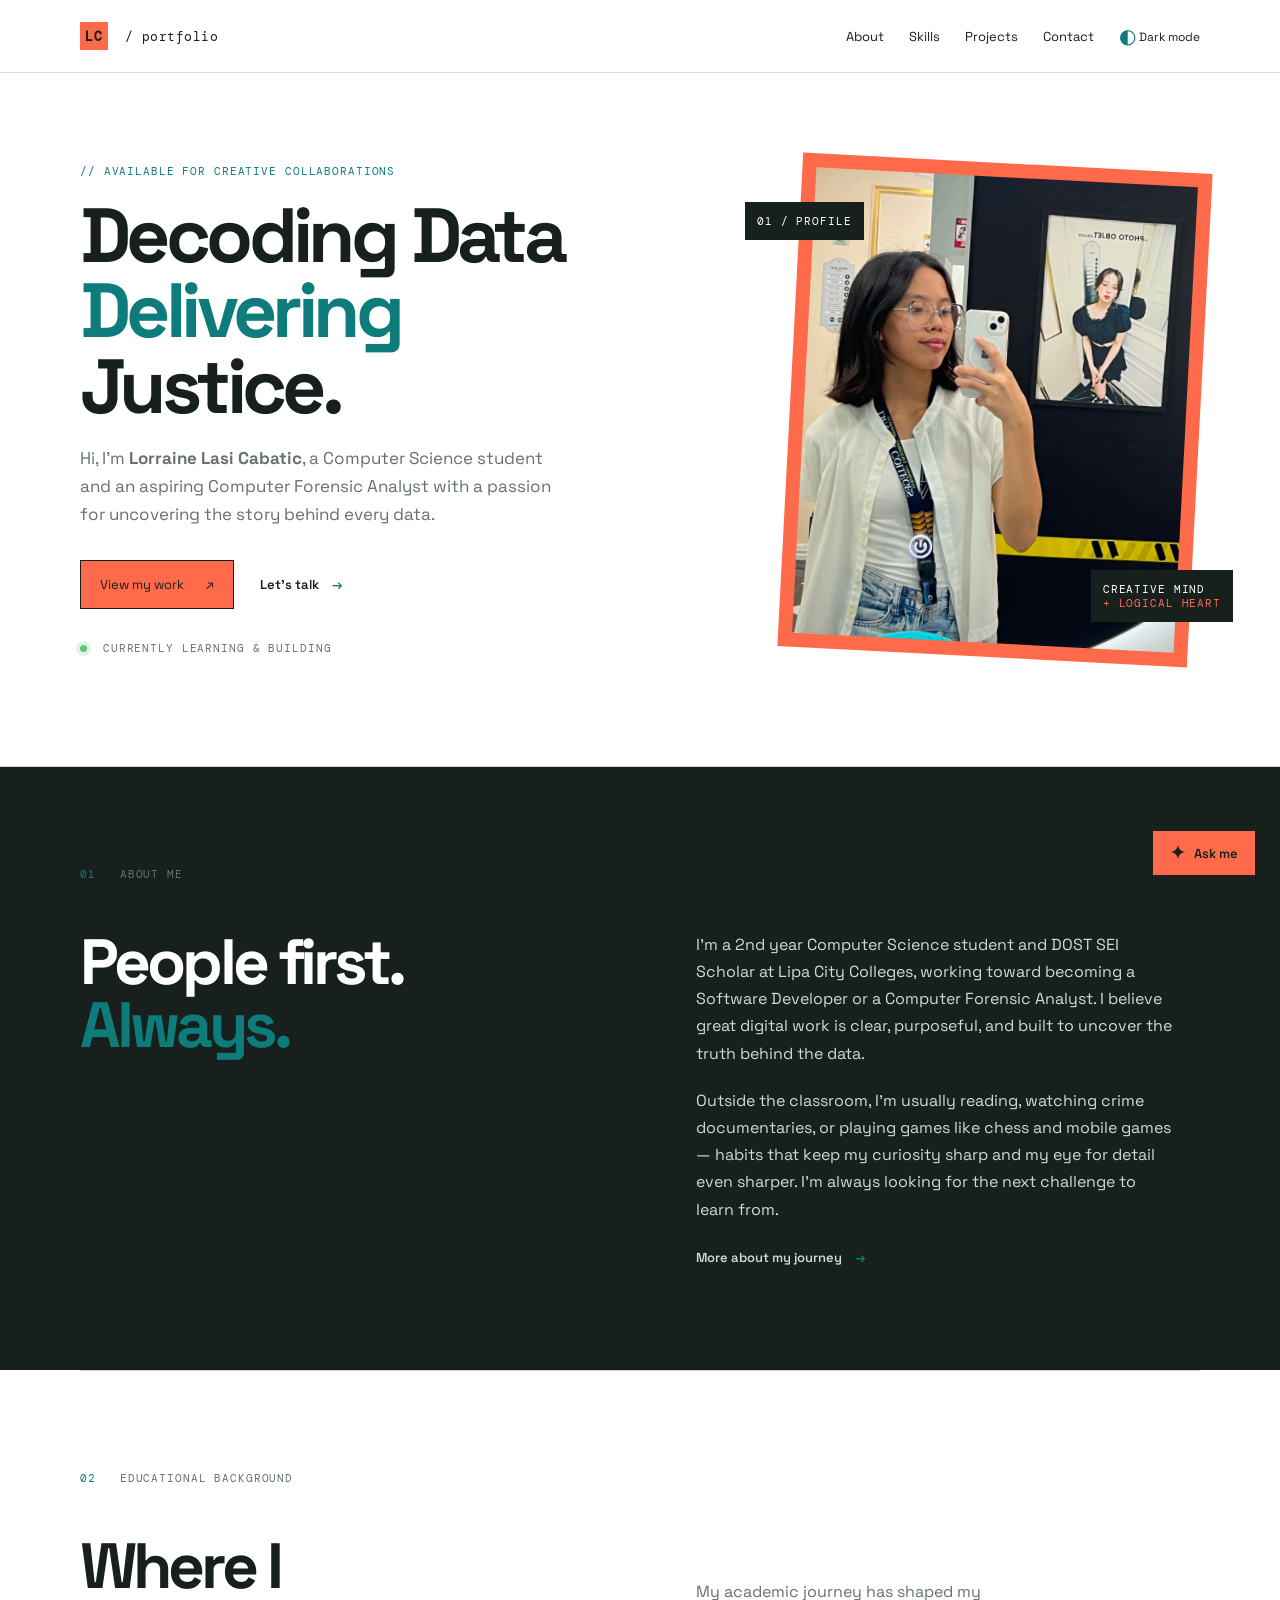
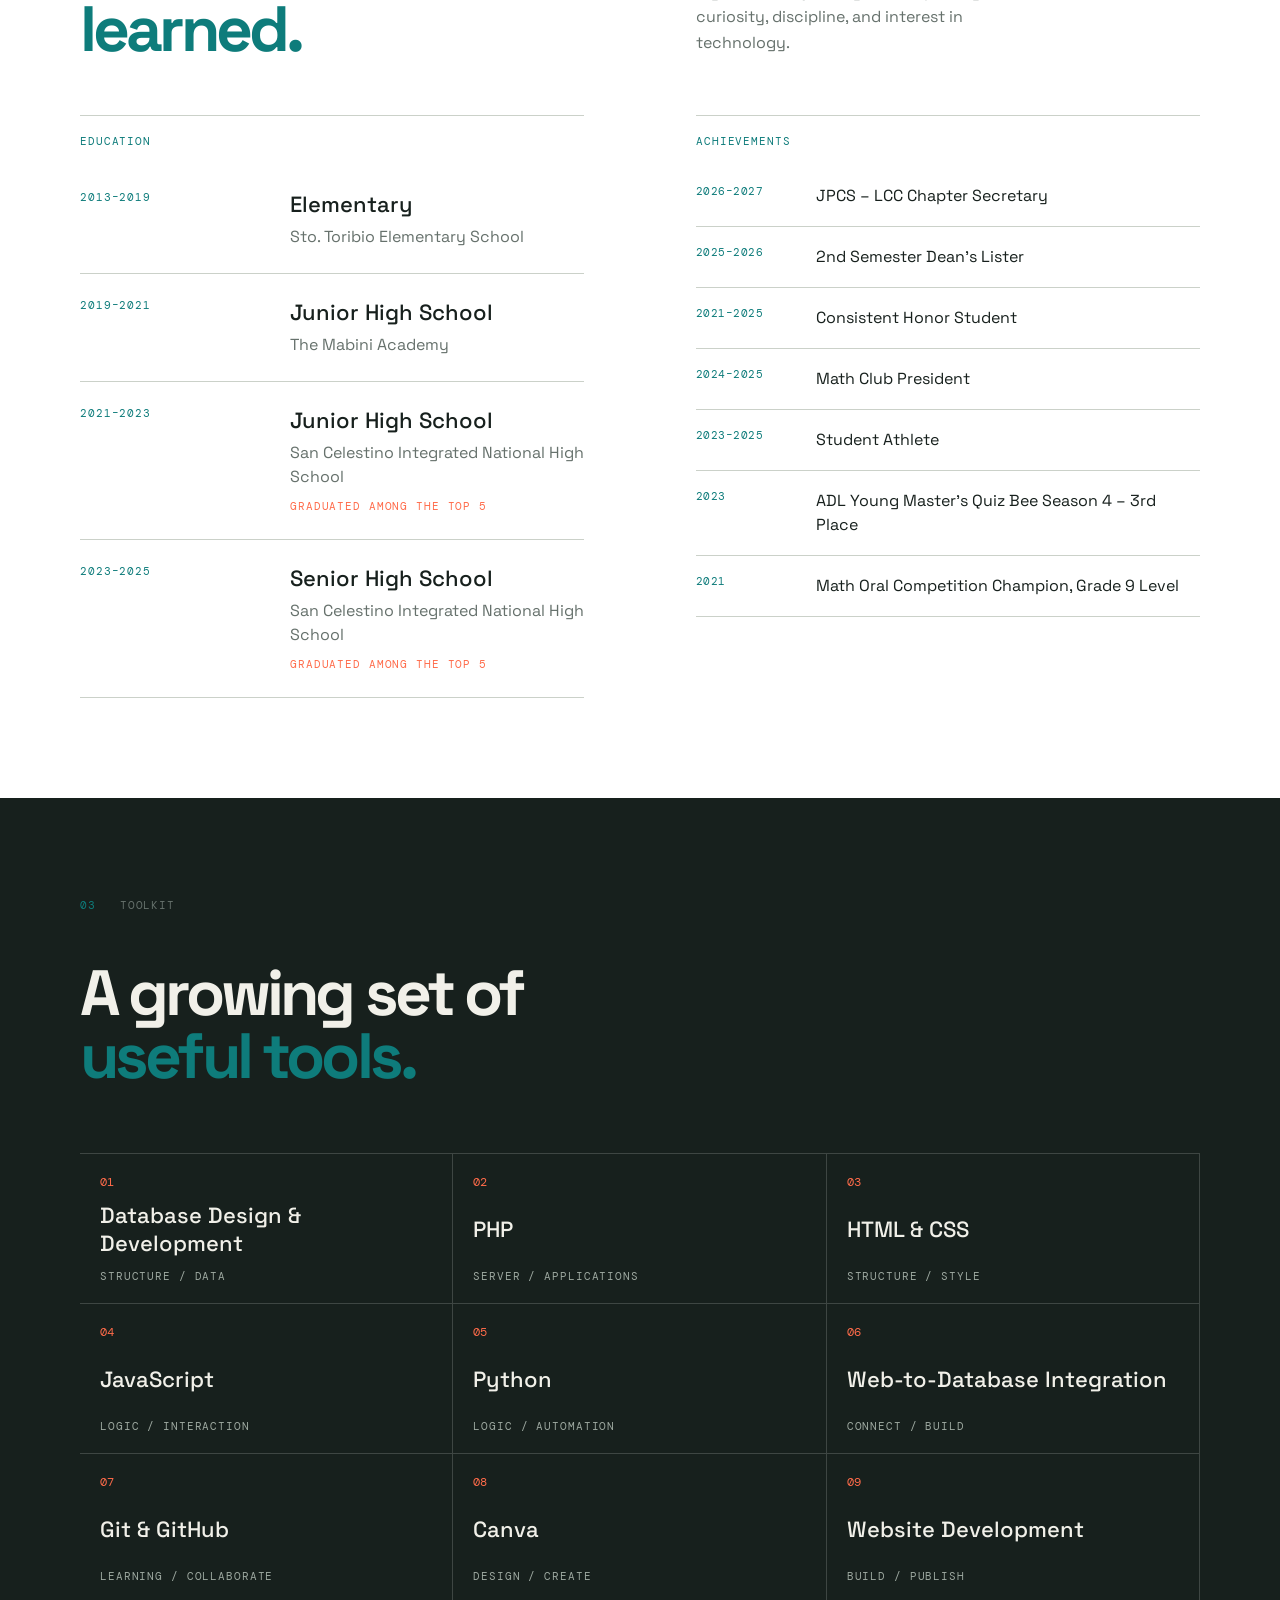
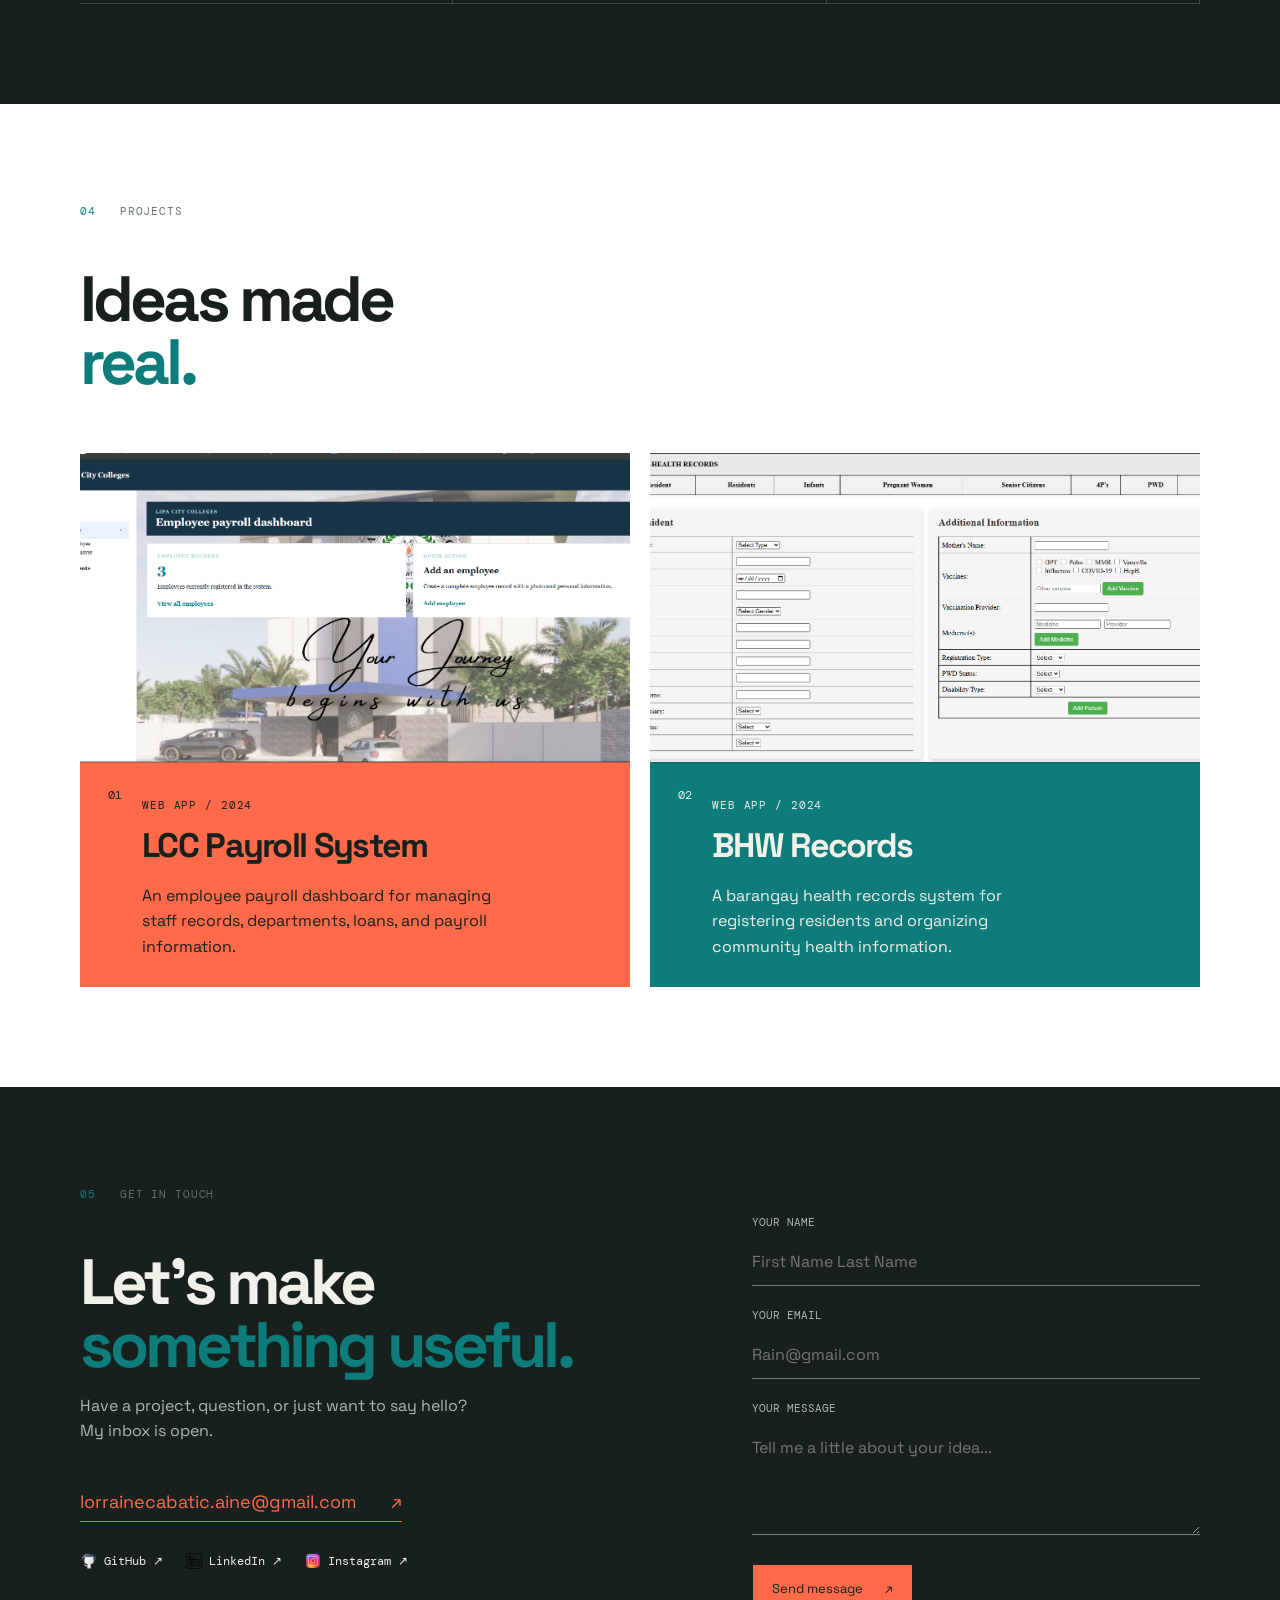
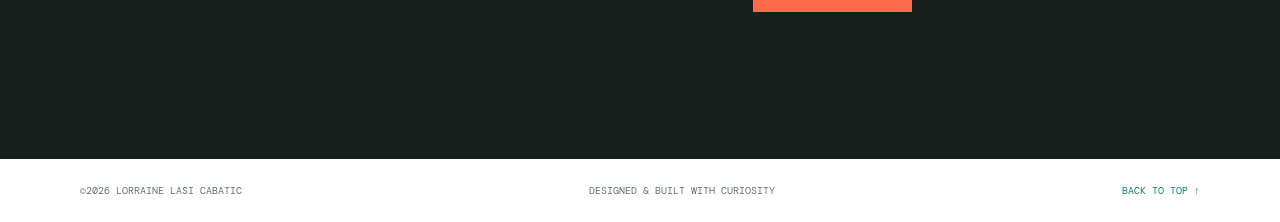
==== index.html @ d38237f4 "Add files via upload" ====
<!DOCTYPE html>
<!DOCTYPE html>
<html lang="en">
    <meta charset="UTF-8">
    <meta charset="UTF-8">
    <meta name="viewport" content="width=device-width, initial-scale=1.0">
    <meta name="description" content="A sample portfolio for Lorraine Lasi Cabatic.">
    <title>Lorraine Cabatic | Portfolio</title>
    <link rel="preconnect" href="https://fonts.googleapis.com">
    <link rel="preconnect" href="https://fonts.gstatic.com" crossorigin>
    <link href="https://fonts.googleapis.com/css2?family=DM+Mono:wght@400;500&family=Space+Grotesk:wght@400;500;600;700&display=swap" rel="stylesheet">
    <link rel="stylesheet" href="style.css">
<body>

    <header class="site-header">
        <nav class="nav container" aria-label="Primary navigation">
            <a class="brand" href="#home" aria-label="Back to home"><span>LC</span> / portfolio</a>
            <button class="menu-toggle" type="button" aria-label="Open navigation" aria-expanded="false">☰</button>
            <div class="nav-links">
                <a href="#about">About</a>
                <a href="#skills">Skills</a>
                <a href="#projects">Projects</a>
                <a href="#contact">Contact</a>
                <button class="theme-toggle" type="button" aria-label="Switch to dark mode" title="Toggle light and dark mode">
                    <span>◐</span> <span class="theme-label">Dark mode</span></button>
            </div>
        </nav>
    </header>

    <main>
        <section class="hero container" id="home">
            <div class="hero-copy reveal">
                <p class="eyebrow">// available for creative collaborations</p>
                <h1>Decoding Data<br><em>Delivering</em> Justice.</h1>
                <p class="hero-intro">Hi, I’m <strong>Lorraine Lasi Cabatic</strong>, 
                    a Computer Science student and an aspiring Computer Forensic Analyst with a passion for uncovering the story behind every data.</p>
                <div class="hero-actions">
                    <a class="button button-primary" href="#projects">View my work <span>↗</span></a>
                    <a class="text-link" href="#contact">Let’s talk <span>→</span></a>
                </div>
                <p class="status"><span class="pulse"></span> currently learning & building</p>
            </div>
            <div class="hero-visual reveal">
                <div class="image-frame"><img src="Profile.jpg" alt="Portrait placeholder for Lorraine Cabatic"></div>
                <div class="visual-tag tag-top">01 / profile</div>
                <div class="visual-tag tag-bottom">creative mind<br><span>+ logical heart</span></div>
            </div>
        </section>

        <section class="about section" id="about">
            <div class="container">
                <div class="section-label"><span>01</span><span>about me</span></div>
                <div class="about-grid">
                    <h2>People first.<br><em>Always.</em></h2>
                    <div class="about-copy"><p>I'm a 2nd year Computer Science student and DOST SEI Scholar at Lipa City Colleges, working toward becoming a Software Developer 
                        or a Computer Forensic Analyst. I believe great digital work is clear, purposeful, and built to 
                        uncover the truth behind the data. </p>
                        <p>Outside the classroom, I'm usually reading, watching crime documentaries, or playing 
                        games like chess and mobile games — habits that keep my curiosity sharp and my eye for 
                        detail even sharper. I'm always looking for the next 
                        challenge to learn from.</p><a class="text-link" href="#education">More about my journey <span>→</span></a></div>
                </div>
            </div>
        </section>

        <section class="education section container" id="education">
            <div class="section-label"><span>02</span><span>educational background</span></div>
            <div class="education-heading"><h2>Where I<br><em>learned.</em></h2><p>My academic journey has shaped my curiosity, discipline, and interest in technology.</p></div>
            <div class="education-columns">
                <div class="education-list">
                    <h3 class="education-column-title">Education</h3>
                    <article class="education-item"><span class="education-years">2013–2019</span><div><h4>Elementary</h4><p>Sto. Toribio Elementary School</p></div></article>
                    <article class="education-item"><span class="education-years">2019–2021</span><div><h4>Junior High School</h4><p>The Mabini Academy</p></div></article>
                    <article class="education-item"><span class="education-years">2021–2023</span><div><h4>Junior High School</h4><p>San Celestino Integrated National High School</p><small>Graduated among the top 5</small></div></article>
                    <article class="education-item"><span class="education-years">2023–2025</span><div><h4>Senior High School</h4><p>San Celestino Integrated National High School</p><small>Graduated among the top 5</small></div></article>
                </div>
                <div class="achievements-list">
                    <h3 class="education-column-title">Achievements</h3>
                    <article class="achievement-item"><span>2026–2027</span><p>JPCS – LCC Chapter Secretary</p></article>
                    <article class="achievement-item"><span>2025–2026</span><p>2nd Semester Dean’s Lister</p></article>
                    <article class="achievement-item"><span>2021–2025</span><p>Consistent Honor Student</p></article>
                    <article class="achievement-item"><span>2024–2025</span><p>Math Club President</p></article>
                    <article class="achievement-item"><span>2023–2025</span><p>Student Athlete</p></article>
                    <article class="achievement-item"><span>2023</span><p>ADL Young Master’s Quiz Bee Season 4 – 3rd Place</p></article>
                    <article class="achievement-item"><span>2021</span><p>Math Oral Competition Champion, Grade 9 Level</p></article>
                </div>
            </div>
        </section>

        <section class="skills section" id="skills">
            <div class="container"><div class="section-label"><span>03</span><span>toolkit</span></div><h2>A growing set of<br><em>useful tools.</em></h2><div class="skill-grid"><div class="skill-item"><span>01</span><strong>Database Design & Development</strong><small>structure / data</small></div><div class="skill-item"><span>02</span><strong>PHP</strong><small>server / applications</small></div><div class="skill-item"><span>03</span><strong>HTML & CSS</strong><small>structure / style</small></div><div class="skill-item"><span>04</span><strong>JavaScript</strong><small>logic / interaction</small></div><div class="skill-item"><span>05</span><strong>Python</strong><small>logic / automation</small></div><div class="skill-item"><span>06</span><strong>Web-to-Database Integration</strong><small>connect / build</small></div><div class="skill-item"><span>07</span><strong>Git & GitHub</strong><small>learning / collaborate</small></div><div class="skill-item"><span>08</span><strong>Canva</strong><small>design / create</small></div><div class="skill-item"><span>09</span><strong>Website Development</strong><small>build / publish</small></div></div></div>
        </section>

        <section class="projects section container" id="projects">
            <div class="section-label"><span>04</span><span>Projects</span></div>
            <div class="projects-heading"><h2>Ideas made<br><em>real.</em></h2></div>
            <div class="project-grid"><article class="project-card project-one">
                <img class="project-image" src="Payrollsys.png" alt="LCC Payroll System employee payroll dashboard interface">
                <div class="project-details"><div class="project-number">01</div>
                <div><p class="project-type">web app / 2024</p>
                    <h3>LCC Payroll System</h3><p>An employee payroll dashboard for managing staff records, departments, loans, and payroll information.</p></div></div></article><article class="project-card project-two">
                <img class="project-image" src="bhw.png" alt="Barangay e-Health Records resident registration interface">
                <div class="project-details"><div class="project-number">02</div><div><p class="project-type">web app / 2024</p><h3>BHW Records</h3><p>A barangay health records system for registering residents and organizing community health information.</p></div></div></article></div>
        </section>

        <button class="chat-launcher" type="button" aria-label="Open Lorraine's assistant" aria-controls="chat-modal" aria-expanded="false"><span class="chat-launcher-icon">✦</span><span>Ask me</span></button>
        <div class="chat-modal" id="chat-modal" role="dialog" aria-labelledby="chat-title" hidden>
            <div class="chat-dialog">
                <div class="chat-dialog-heading">
                    <div>
                        <p class="chat-kicker"><span class="online-dot"></span> lorraine_bot <span class="chat-status">online</span></p>
                        <h2 id="chat-title">Ask me anything.</h2>
                    </div>
                    <button class="chat-close" type="button" aria-label="Minimize assistant" data-close-chat>−</button>
                </div>
                <p class="chat-dialog-intro">I can tell you about Lorraine's studies, skills, and contact details.</p>
                <div class="chat-window">
                    <div class="chat-messages" aria-live="polite">
                        <div class="bot-message">Hi! I’m Lorraine’s mini assistant. What would you like to know?</div>
                    </div>
                    <div class="quick-questions">
                        <button type="button" data-question="What do you study?">What do you study?</button>
                        <button type="button" data-question="What are your skills?">Your skills?</button>
                        <button type="button" data-question="How can I contact you?">Contact details?</button>
                    </div>
                    <form class="chat-form">
                        <input type="text" placeholder="Ask me something..." aria-label="Ask about Lorraine">
                        <button type="submit" aria-label="Send question">↑</button>
                    </form>
                </div>
            </div>
        </div>

        <section class="contact section" id="contact"><div class="container contact-grid">
            <div>
                <div class="section-label">
                    <span>05</span><span>get in touch</span>
                </div>
                <h2>Let’s make<br><em>something useful.</em></h2>
                <p>Have a project, question, or just want to say hello? My inbox is open.</p>
                <a class="email" href="mailto:lorrainecabatic.aine@gmail.com">lorrainecabatic.aine@gmail.com <span>↗</span></a>
                <div class="socials">
                    <a class="github-link" href="https://github.com/RAINEEEE-ASI" target="_blank" rel="noreferrer"><img class="social-logo" src="github.png" alt=""> GitHub ↗</a>
                    <a class="linkedin-link" href="https://www.linkedin.com/in/lorraine-cabatic-2728a6435/" target="_blank" rel="noreferrer"><img class="social-logo" src="linkedin.png" alt=""> LinkedIn ↗</a>
                    <a class="instagram-link" href="https://www.instagram.com/aine_asi/" target="_blank" rel="noreferrer"><img class="social-logo" src="instagram.png" alt=""> Instagram ↗</a>
                </div>
            </div>
            <form class="contact-form">
                <label for="name">Your name</label>
                <input id="name" type="text" placeholder="First Name Last Name" required>
                <label for="email">Your email</label>
                <input id="email" type="email" placeholder="Rain@gmail.com" required>
                <label for="message">Your message</label>
                <textarea id="message" rows="4" placeholder="Tell me a little about your idea..." required></textarea>
                <button class="button button-primary" type="submit">Send message <span>↗</span></button>
                <p class="form-note" aria-live="polite"></p>
            </form>
        </div>
    </section>
</main>
<footer class="footer container">
    <span>©2026 Lorraine Lasi Cabatic</span>
    <span>designed & built with curiosity</span>
    <a href="#home">back to top ↑</a>
</footer>
<script src="script.js"></script>
</html>
---- style.css ----
:root {
  --ink: #17201d;
  --paper: white;
  --muted: #66716c;
  --line: #cbd1c9;
  --acid: #FF6B4A;
  --orange: #0E7C7B;
  --dark: #17201d;
  --grayishwhite: #d2d8d5;
}

* {
  box-sizing: border-box;
}

html {
  scroll-behavior: smooth;
}

body {  
  margin: 0;
  color: var(--ink);
  background: var(--paper);
  font-family: 'Space Grotesk', sans-serif;
  transition: background .3s, color .3s;
}

a {
  color: inherit;
  text-decoration: none;
}

button, input, textarea {
  font: inherit;
}

.container {
  width: min(1120px, calc(100% - 48px));
  margin: auto;
}

.site-header {
  position: sticky;
  top: 0;
  z-index: 10;
  background: color-mix(in srgb, var(--paper) 88%, transparent);
  backdrop-filter: blur(14px);
  border-bottom: 1px solid color-mix(in srgb, var(--line) 75%, transparent);
}

.nav {
  min-height: 72px;
  display: flex;
  align-items: center;
  justify-content: space-between;
  gap: 25px;
}

.brand {
  font-family: 'DM Mono', monospace;
  font-size: 13px;
  letter-spacing: .04em;
}

.brand span {
  display: inline-grid;
  place-items: center;
  width: 28px;
  height: 28px;
  margin-right: 8px;
  color: var(--ink);
  background: var(--acid);
  font-weight: 700;
}

.nav-links {
  display: flex;
  align-items: center;
  gap: 25px;
  font-size: 13px;
}

.nav-links a:hover, .text-link:hover, .project-link:hover {
  color: var(--orange);  
}

.theme-toggle, .menu-toggle {
  border: 0;
  color: inherit;
  background: none;
  cursor: pointer;
}

.theme-toggle {
  padding: 10px 0;
  font-size: 12px;
}

.theme-toggle span:first-child {
  color: var(--orange);
  font-size: 20px;
  vertical-align: -2px;
}

.menu-toggle {
  display: none;
  font-size: 22px;
}

.hero {
  min-height: 690px;
  display: grid;
  grid-template-columns: 1fr .9fr;
  align-items: center;
  gap: 10%;
  padding-top: 80px;
  padding-bottom: 100px;
}

.eyebrow, .section-label, .project-type, .status, .visual-tag, .chat-top, .skill-item small, .form-note {
  
  font: 11px 'DM Mono', monospace;
  text-transform: uppercase;
  letter-spacing: .08em;
}

.eyebrow {
  color: var(--orange);
}

.hero h1, h2 {
  margin: 20px 0;
  font-size: clamp(42px, 6vw, 78px);
  line-height: .98;
  letter-spacing: -.06em;
}

.hero h1 em, h2 em {
  color: var(--orange);
  font-style: normal;
}

.hero-intro {
  max-width: 480px;
  color: var(--muted);
  font-size: 17px;
  line-height: 1.65;
}

.hero-actions {
  display: flex;
  align-items: center;
  gap: 26px;
  margin: 32px 0;
}

.button {
  display: inline-flex;
  align-items: center;
  gap: 22px;
  padding: 15px 19px;
  border: 1px solid var(--ink);
  cursor: pointer;
  font-size: 13px;
}

.button-primary {
  color: var(--ink);
  background: var(--acid);
}

.button:hover {
  transform: translateY(-2px);
}

.text-link {
  font-weight: 600;
  font-size: 13px;
}

.text-link span {
  margin-left: 10px;
  color: var(--orange);
}

.status {
  color: var(--muted);
}

.pulse, .online-dot {
  display: inline-block;
  width: 7px;
  height: 7px;
  margin-right: 8px;
  border-radius: 50%;
  background: #65c27b;
  box-shadow: 0 0 0 4px #65c27b33;
}

.hero-visual {
  position: relative;
  justify-self: end;
  width: min(100%, 410px);
}

.image-frame {
  padding: 14px;
  background: var(--acid);
  transform: rotate(3deg);
}

.image-frame img {
  display: block;
  width: 100%;
  aspect-ratio: .82;
  object-fit: cover;
}

.visual-tag {
  position: absolute;
  padding: 12px;
  background: var(--ink);
  color: var(--paper);
}

.tag-top {
  top: 8%;
  left: -45px;
}

.tag-bottom {
  bottom: 7%;
  right: -33px;
}

.tag-bottom span {
  color: var(--acid);
}


.section {
  padding: 100px 0;
}

.section-label {
  display: flex;
  gap: 24px;
  margin-bottom: 50px;
  color: var(--muted);
}

.section-label span:first-child {
  color: var(--orange);
}

.about {
  border-top: 1px solid var(--line);
  color: white;
  background: var(--dark);
}

.about-grid, .projects-heading {
  display: grid;
  grid-template-columns: 1fr 1fr;
  gap: 10%;
}

.about h2, .skills h2, .projects h2, .ask h2, .contact h2 {
  font-size: clamp(38px, 5vw, 64px);
  margin: 0;
}

.about-copy {
  max-width: 480px;
  color: var(--grayishwhite);
  line-height: 1.7;
}

.about-copy p {
  margin: 0 0 20px;
}

.education {
  border-top: 1px solid var(--line);
}

.education-heading {
  display: grid;
  grid-template-columns: 1fr 1fr;
  align-items: end;
  gap: 10%;
  margin-bottom: 55px;
}

.education h2 {
  margin: 0;
  font-size: clamp(38px, 5vw, 64px);
}

.education-heading p {
  max-width: 320px;
  margin: 0 0 5px;
  color: var(--muted);
  line-height: 1.6;
}

.education-columns {
  display: grid;
  grid-template-columns: 1fr 1fr;
  gap: 10%;
}

.education-list,
.achievements-list {
  border-top: 1px solid var(--line);
}

.education-column-title {
  margin: 0;
  padding: 18px 0;
  color: var(--orange);
  font: 11px 'DM Mono', monospace;
  letter-spacing: .08em;
  text-transform: uppercase;
}

.education-item {
  display: grid;
  grid-template-columns: 180px 1fr;
  gap: 30px;
  padding: 24px 0;
  border-bottom: 1px solid var(--line);
}

.education-years,
.education-item small {
  color: var(--orange);
  font: 11px 'DM Mono', monospace;
  letter-spacing: .08em;
  text-transform: uppercase;
}

.education-item h4 {
  margin: 0 0 7px;
  font-size: 22px;
  font-weight: 500;
}

.education-item p {
  margin: 0;
  color: var(--muted);
  line-height: 1.5;
}

.education-item small {
  display: inline-block;
  margin-top: 10px;
  color: var(--acid);
}

.achievement-item {
  display: grid;
  grid-template-columns: 100px 1fr;
  gap: 20px;
  padding: 18px 0;
  border-bottom: 1px solid var(--line);
}

.achievement-item span {
  color: var(--orange);
  font: 11px 'DM Mono', monospace;
  letter-spacing: .04em;
}

.achievement-item p {
  margin: 0;
  line-height: 1.5;
}

.skills {
  color: #f1f0e9;
  background: var(--dark);
}

.skill-grid {
  display: grid;
  grid-template-columns: repeat(3, 1fr);
  margin-top: 65px;
  border-top: 1px solid #ffffff2b;
}

.skill-item {
  min-height: 150px;
  display: flex;
  flex-direction: column;
  justify-content: space-between;
  padding: 20px;
  border-right: 1px solid #ffffff2b;
  border-bottom: 1px solid #ffffff2b;
}

.skill-item span {
  color: var(--acid);
  font: 12px 'DM Mono', monospace;
}

.skill-item strong {
  font-size: 22px;
  font-weight: 500;
}

.skill-item small {
  color: #9da8a0;
}

.projects-heading {
  align-items: end;
  margin-bottom: 60px;
}

.projects-heading p {
  max-width: 320px;
  color: var(--muted);
  line-height: 1.6;
}

.project-grid {
  display: grid;
  grid-template-columns: 1fr 1fr;
  gap: 20px;
}

.project-card {
  min-height: 440px;
  display: flex;
  flex-direction: column;
  justify-content: space-between;
  overflow: hidden;
}

.project-one {
  color: var(--ink);
  background: var(--acid);
}

.project-two {
  color: #f1f0e9;
  background: var(--orange);
}

.project-image {
  display: block;
  width: 100%;
  aspect-ratio: 16 / 9;
  object-fit: cover;
  border-bottom: 1px solid color-mix(in srgb, var(--ink) 25%, transparent);
}

.project-details {
  display: grid;
  grid-template-columns: auto 1fr;
  gap: 20px;
  padding: 24px 28px 28px;
}

.project-number {
  font: 12px 'DM Mono', monospace;
}

.project-card h3 {
  margin: 12px 0 10px;
  font-size: 34px;
  letter-spacing: -.05em;
}

.project-card p:not(.project-type) {
  max-width: 350px;
  margin-bottom: 0;
  line-height: 1.6;
}

.project-link {
  display: inline-block;
  margin-top: 20px;
  font-size: 13px;
  font-weight: 700;
}


.ask {
  display: grid;
  grid-template-columns: .8fr 1fr;
  gap: 10%;
  align-items: center;
  border-top: 1px solid var(--line);
}

.ask-copy p {
  color: var(--muted);
}

.chat-launcher {
  position: fixed;
  right: 24px;
  bottom: 24px;
  z-index: 20;
  display: inline-flex;
  align-items: center;
  gap: 9px;
  padding: 13px 17px;
  border: 1px solid var(--ink);
  color: var(--ink);
  background: var(--acid);
  box-shadow: 5px 5px 0 var(--ink);
  cursor: pointer;
  font-size: 13px;
  font-weight: 600;
}

.chat-launcher.chat-open {
  display: none;
}

.chat-launcher:hover {
  transform: translateY(-2px);
}

.chat-launcher-icon {
  font-size: 18px;
  line-height: 1;
}

.chat-modal[hidden] {
  display: none;
}

.chat-modal {
  position: fixed;
  right: 24px;
  bottom: 24px;
  z-index: 30;
  width: min(360px, calc(100% - 32px));
}

.chat-dialog {
  position: relative;
  max-height: min(620px, calc(100vh - 48px));
  overflow: auto;
  padding: 18px;
  border: 1px solid var(--ink);
  background: var(--paper);
  box-shadow: 8px 8px 0 var(--acid);
  animation: chat-pop .25s ease-out both;
}

.chat-dialog-heading {
  display: flex;
  align-items: flex-start;
  justify-content: space-between;
  gap: 20px;
}

.chat-kicker {
  margin: 0 0 8px;
  color: var(--orange);
  font: 11px 'DM Mono', monospace;
  letter-spacing: .08em;
  text-transform: uppercase;
}

.chat-kicker .online-dot {
  width: 6px;
  height: 6px;
  margin-right: 5px;
}

.chat-dialog h2 {
  margin: 0;
  font-size: 26px;
  letter-spacing: -.04em;
}

.chat-dialog-intro {
  margin: 12px 0 16px;
  color: var(--muted);
  font-size: 12px;
  line-height: 1.5;
}

.chat-close {
  width: 34px;
  height: 34px;
  flex: 0 0 auto;
  border: 1px solid var(--line);
  color: inherit;
  background: transparent;
  cursor: pointer;
  font-size: 26px;
  line-height: 1;
}

.chat-close:hover {
  color: var(--paper);
  background: var(--ink);
}

@keyframes chat-pop {
  from {
    opacity: 0;
    transform: translateY(12px) scale(.98);
  }

  to {
    opacity: 1;
    transform: translateY(0) scale(1);
  }
}

.chat-window {
  overflow: hidden;
  border: 1px solid var(--ink);
  background: #e0e5dc;
  box-shadow: none;
}

.chat-top {
  padding: 16px 20px;
  color: var(--paper);
  background: var(--ink);
}

.chat-status {
  float: right;
  color: var(--orange);
}

.chat-messages {
  min-height: 180px;
  padding: 20px;
}

.bot-message, .user-message {
  width: fit-content;
  max-width: 82%;
  padding: 12px;
  margin-bottom: 12px;
  font-size: 13px;
  line-height: 1.5;
  background: var(--paper);
}

.user-message {
  margin-left: auto;
  color: var(--paper);
  background: var(--orange);
}

.quick-questions {
  display: flex;
  flex-wrap: wrap;
  gap: 7px;
  padding: 0 20px 16px;
}

.quick-questions button {
  padding: 8px 10px;
  border: 1px solid var(--line);
  color: var(--ink);
  background: transparent;
  cursor: pointer;
  font-size: 11px;
}

.quick-questions button:hover {
  background: var(--acid);
}

.chat-form {
  display: flex;
  padding: 10px;
  border-top: 1px solid var(--line);
}

.chat-form input {
  min-width: 0;
  flex: 1;
  padding: 10px;
  border: 0;
  outline: 0;
  color: var(--ink);
  background: transparent;
}

.chat-form button {
  width: 38px;
  border: 0;
  color: var(--ink);
  background: var(--acid);
  cursor: pointer;
  font-size: 22px;
}

.contact {
  color: #f1f0e9;
  background: var(--dark);
}

.contact-grid {
  display: grid;
  grid-template-columns: 1fr .85fr;
  gap: 13%;
}

.contact p {
  max-width: 390px;
  color: #aeb8b0;
  line-height: 1.6;
}

.email {
  display: inline-block;
  margin: 30px 0;
  color: var(--acid);
  font-size: 18px;
  border-bottom: 1px solid var(--acid);
  padding-bottom: 8px;
}

.email span {
  margin-left: 30px;
}

.socials {
  display: flex;
  gap: 22px;
  font: 12px 'DM Mono', monospace;
}

.socials a:hover {
  color: var(--orange);
}

.github-link {
  display: inline-flex;
  align-items: center;
  gap: 6px;
}

.social-logo {
  display: block;
  width: 18px;
  height: 18px;
  object-fit: contain;
}

.linkedin-link {
  display: inline-flex;
  align-items: center;
  gap: 6px;
}

.instagram-link {
  display: inline-flex;
  align-items: center;
  gap: 6px;
}

.contact-form {
  display: flex;
  flex-direction: column;
  gap: 9px;
  padding-top: 15px;
}

.contact-form label {
  margin-top: 13px;
  font: 11px 'DM Mono', monospace;
  text-transform: uppercase;
  color: #aeb8b0;
}

.contact-form input, .contact-form textarea {
  resize: vertical;
  padding: 13px 0;
  color: #f1f0e9;
  border: 0;
  border-bottom: 1px solid #718078;
  outline: 0;
  background: transparent;
}

.contact-form input:focus, .contact-form textarea:focus {
  border-color: var(--acid);
}

.contact-form .button {
  align-self: flex-start;
  margin-top: 20px;
}

.form-note {
  color: var(--acid);
  min-height: 15px;
}

.footer {
  display: flex;
  justify-content: space-between;
  gap: 20px;
  padding: 25px 0;
  color: var(--muted);
  font: 10px 'DM Mono', monospace;
  text-transform: uppercase;
}

.footer a {
  color: var(--orange);
}


body.dark {
  --ink: #edf1e8;
  --paper: #101512;
  --muted: #a8b1aa;
  --line: #3a4640;
  --acid: #0E7C7B;
  --orange: #FF6B5B;
  --dark: #070a08;
}

.dark .site-header {
  background: #101512dd;
}

.dark .chat-window {
  background: #263129;
}

.dark .bot-message {
  color: var(--ink);
}


.reveal {
  animation: rise .7s both;
}

@keyframes rise {
  from {
    opacity: 0;
    transform: translateY(18px);
  }

  to {
    opacity: 1;
    transform: translateY(0);
  }
}


@media (max-width: 720px) {
  .container {
  width: min(100% - 32px, 560px);
  }

  .nav {
    min-height: 62px;
  }

  .menu-toggle {
    display: block;
  }

  .nav-links {
    position: absolute;
    top: 62px;
    left: 0;
    right: 0;
    display: none;
    align-items: flex-start;
    flex-direction: column;
    padding: 20px 16px;
    background: var(--paper);
    border-bottom: 1px solid var(--line);
  }

  .nav-links.open {
    display: flex;
  }

  .hero {
    min-height: auto;
    grid-template-columns: 1fr;
    gap: 50px;
    padding: 75px 0 85px;
  }

  .hero h1 {
    font-size: 53px;
  }

  .hero-visual {
    width: 75%;
    justify-self: center;
  }

  .tag-top {
    left: -28px;
  }

  .tag-bottom {
    right: -20px;
  }

  .section {
    padding: 75px 0;
  }

  .about-grid, .education-heading, .projects-heading, .ask, .contact-grid {
    grid-template-columns: 1fr;
    gap: 35px;
  }

  .education-columns {
    grid-template-columns: 1fr;
    gap: 50px;
  }

  .education-heading {
    margin-bottom: 35px;
  }

  .education-item {
    grid-template-columns: 1fr;
    gap: 10px;
  }

  .about h2 {
    margin-bottom: 0;
  }

  .skill-grid, .project-grid {
    grid-template-columns: 1fr;
  }

  .skill-item {
    min-height: 125px;
    border-right: 0;
  }

  .project-card {
    min-height: 310px;
  }

  .projects-heading {
    margin-bottom: 35px;
  }

  .chat-window {
    box-shadow: 6px 6px 0 var(--acid);
  }

  .chat-launcher {
    right: 16px;
    bottom: 16px;
  }

  .chat-modal {
    right: 16px;
    bottom: 16px;
    width: min(360px, calc(100% - 32px));
  }

  .chat-dialog {
    padding: 20px;
    box-shadow: 6px 6px 0 var(--acid);
  }

  .footer {
    flex-wrap: wrap;
  }

  .footer span:nth-child(2) {
    order: 3;
    width: 100%;
  }


}
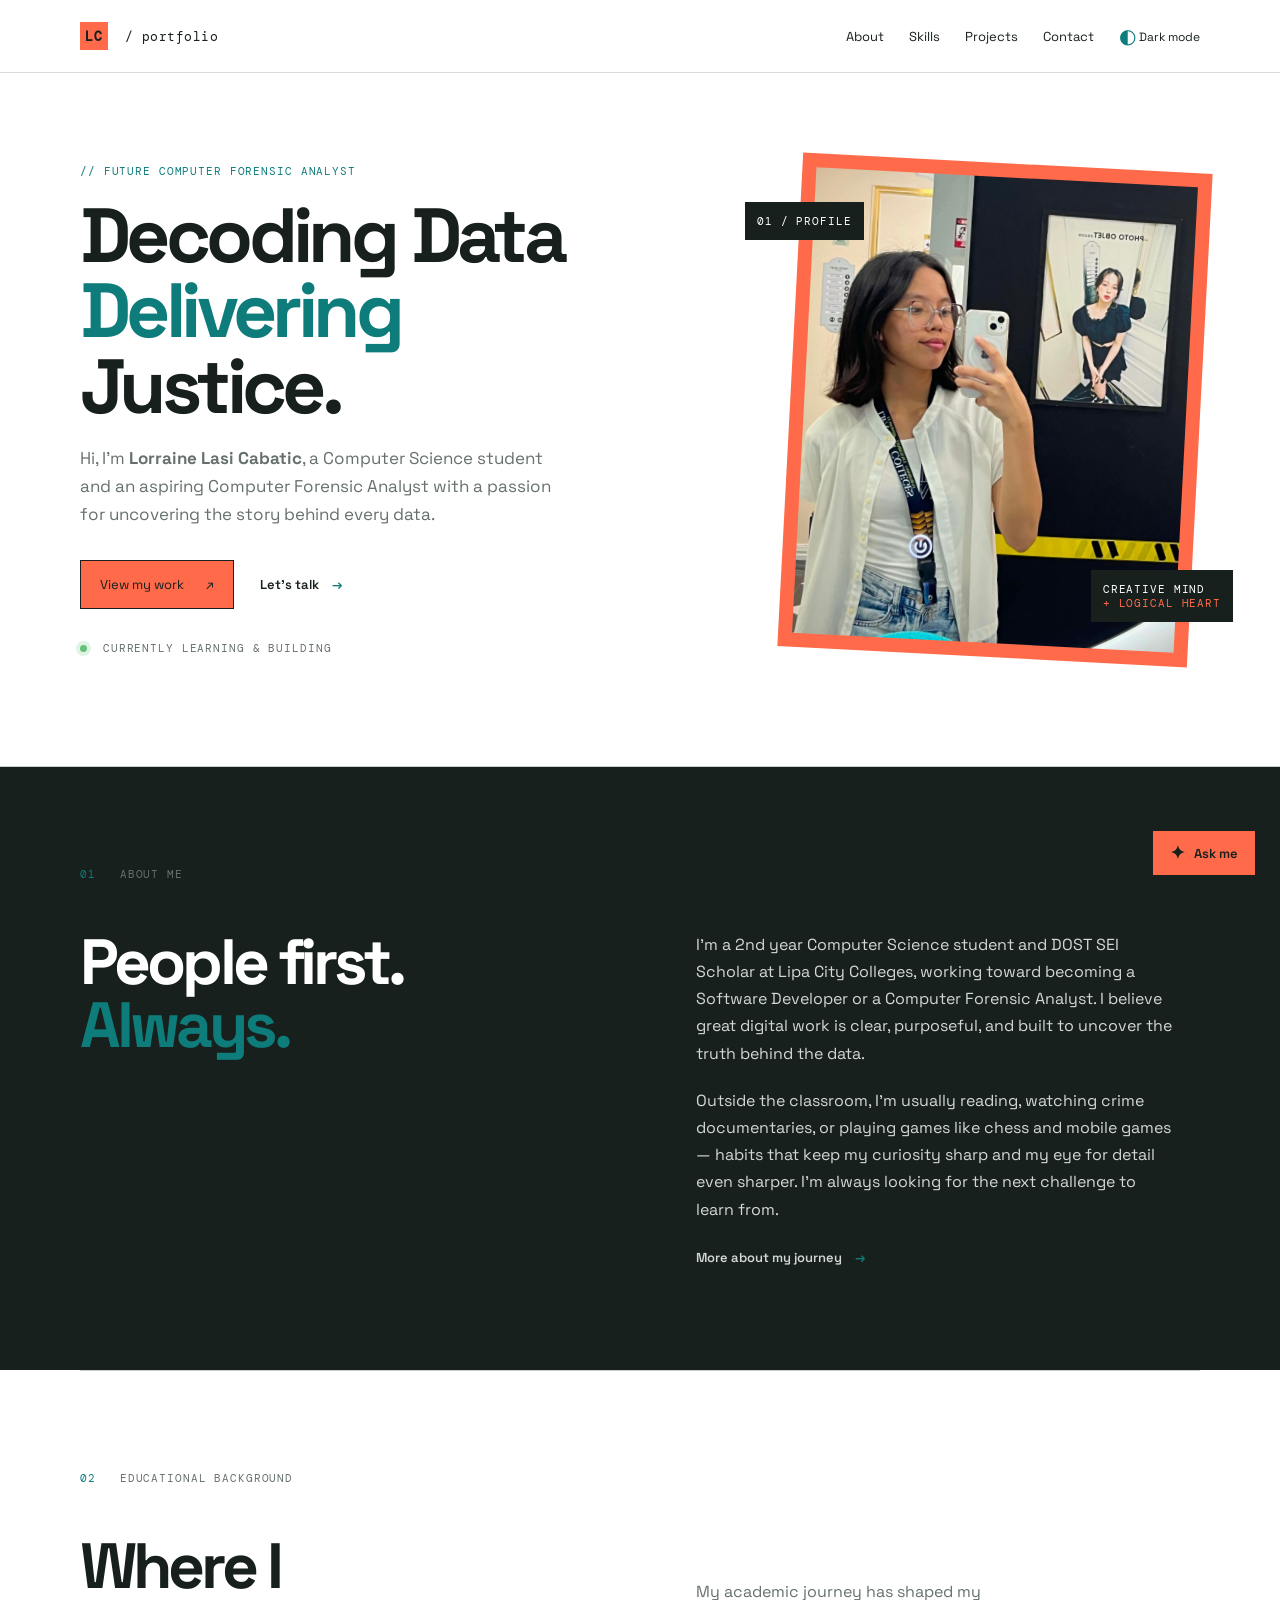
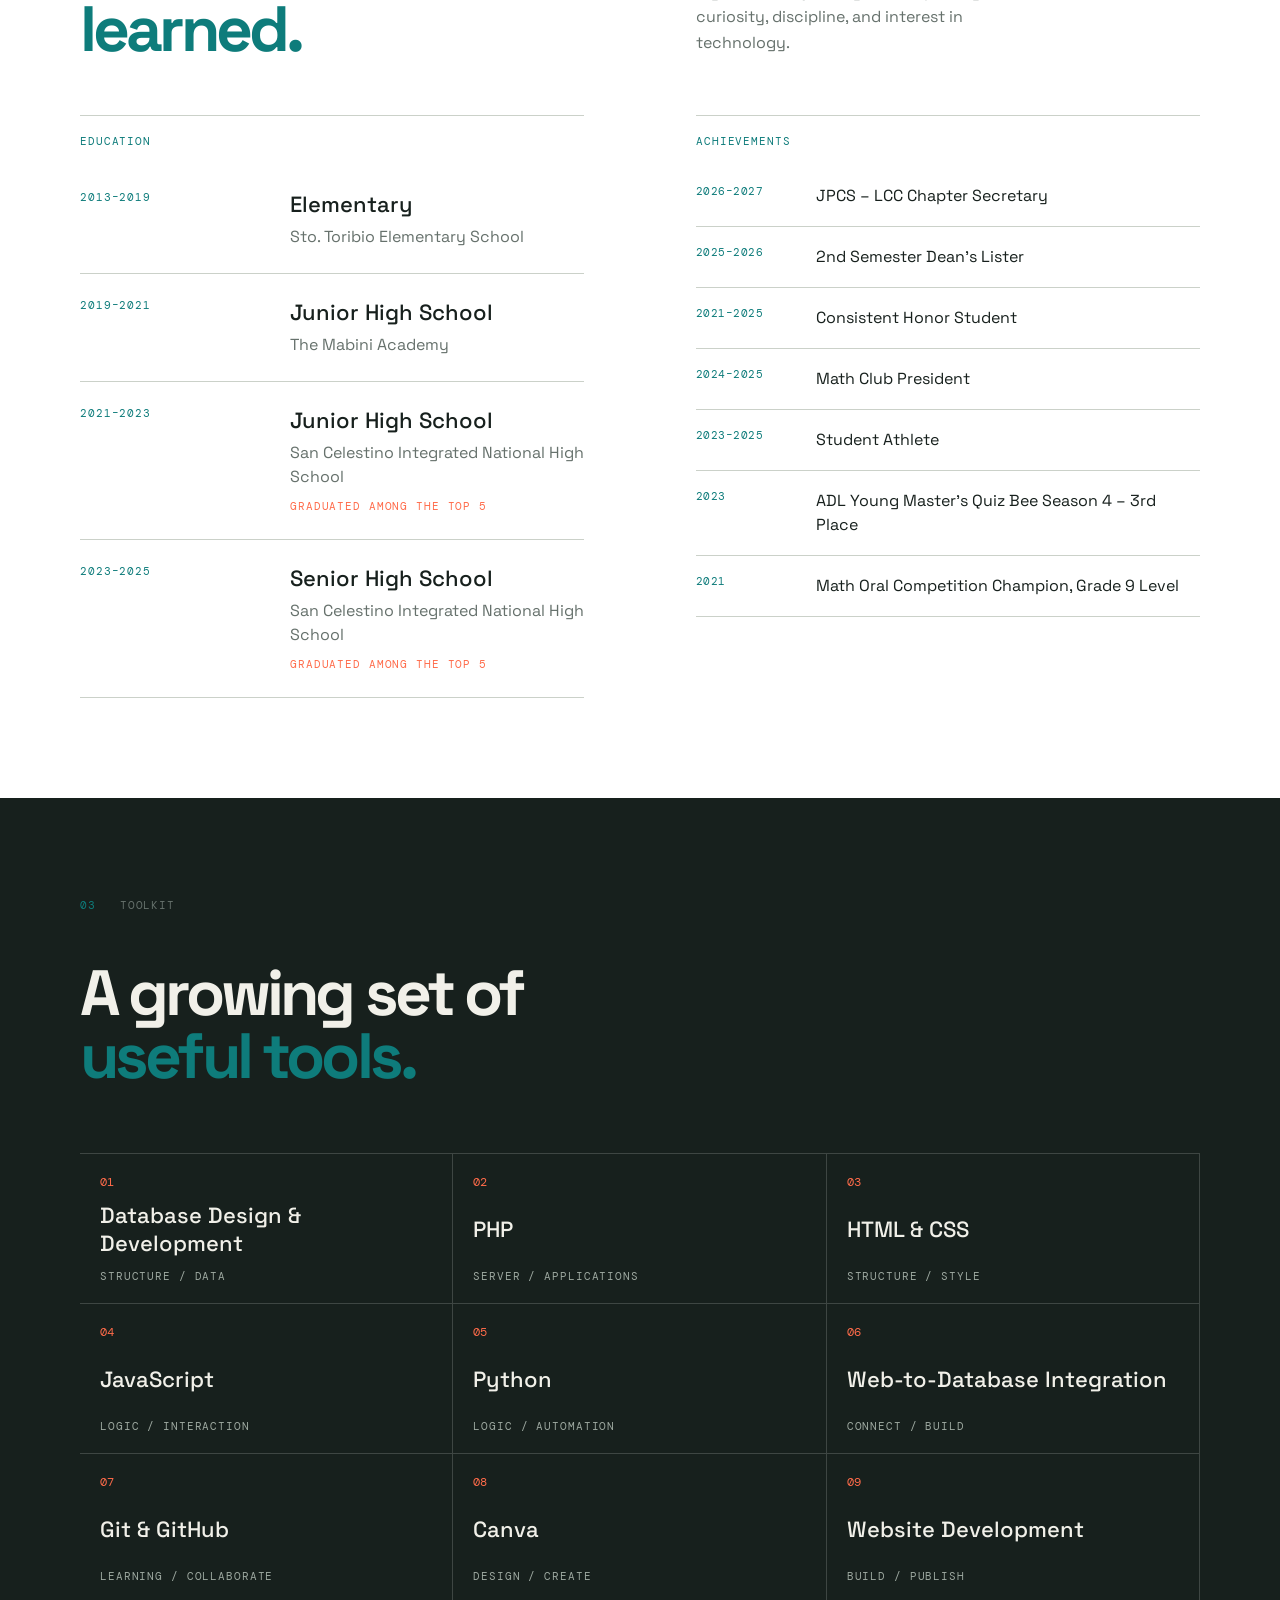
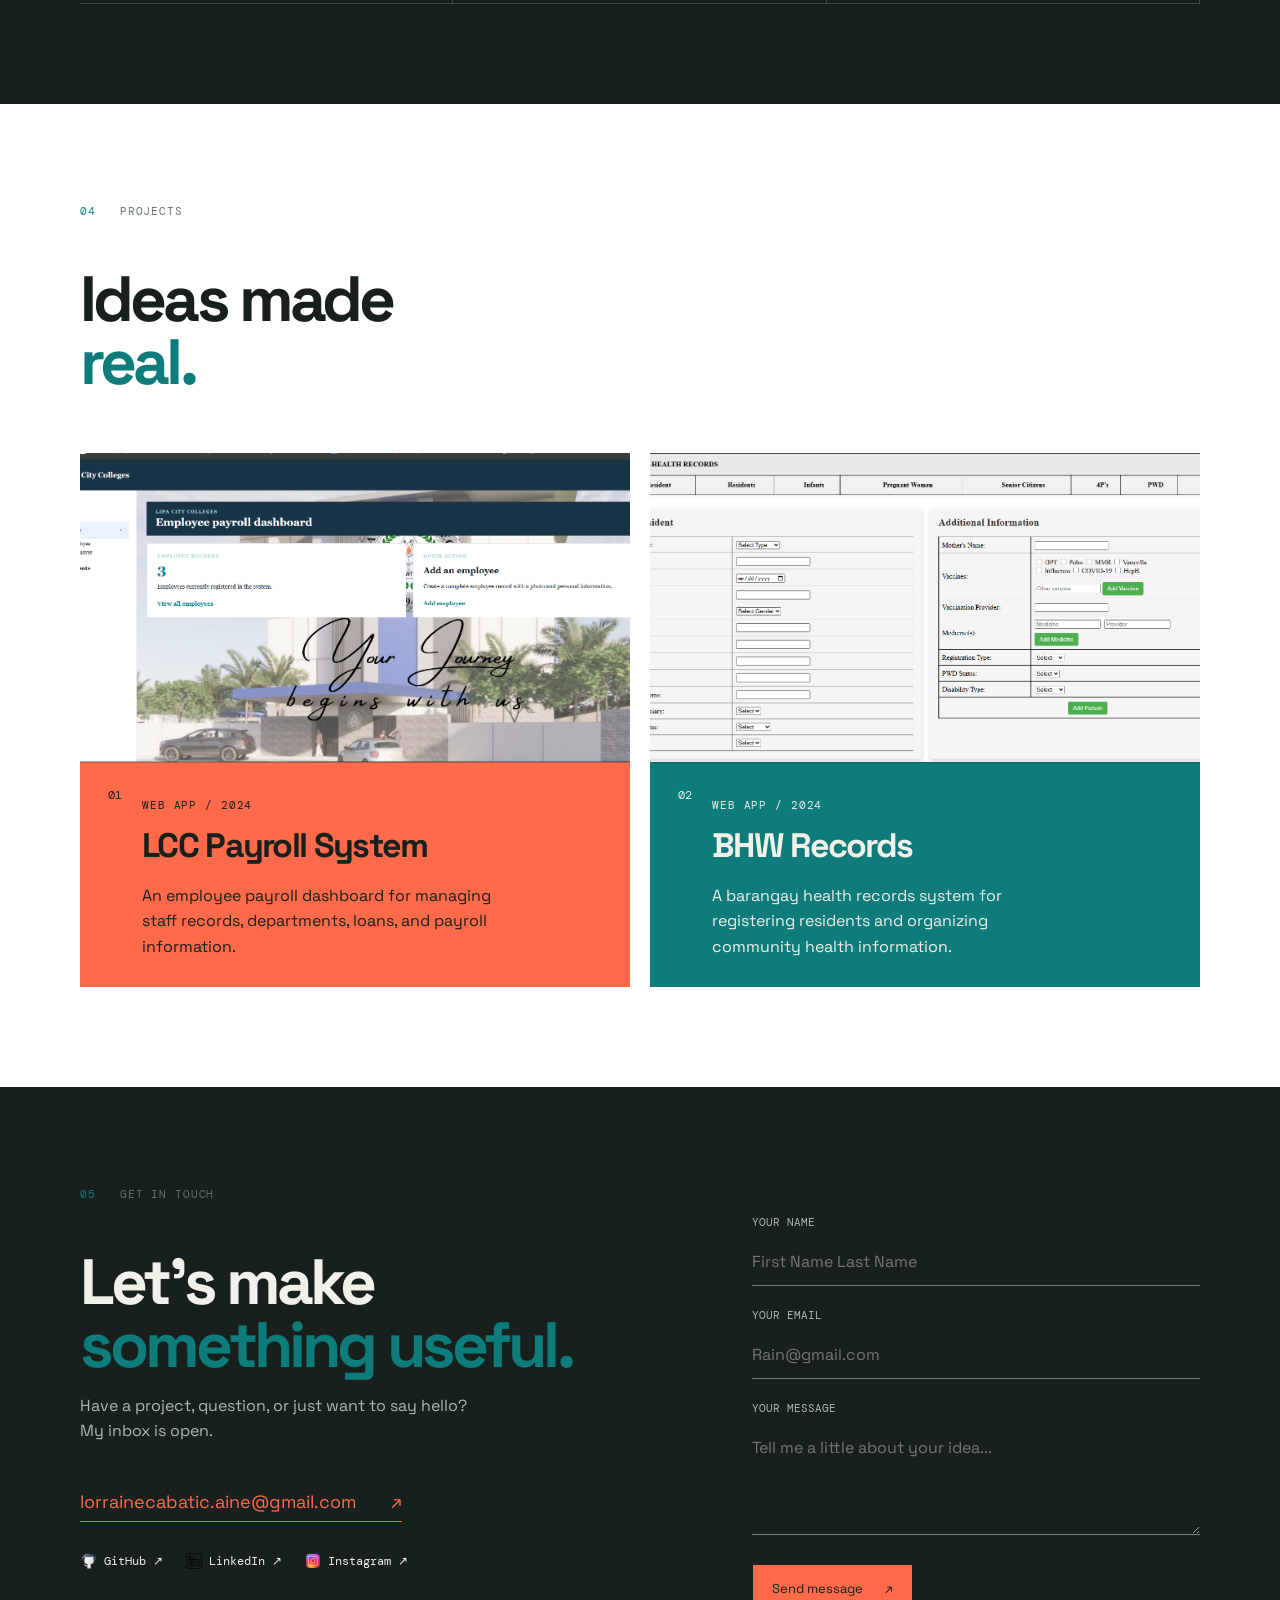
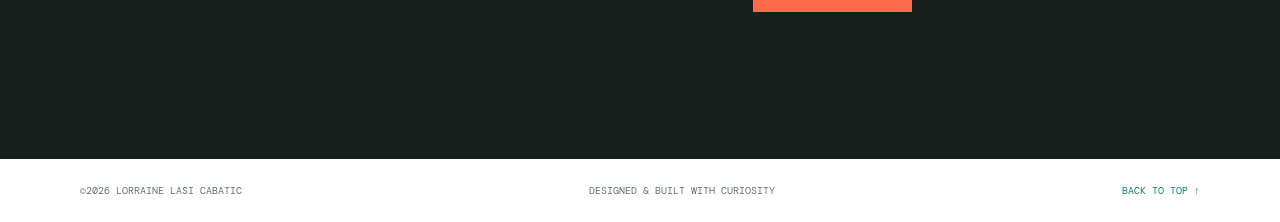
==== commit 3413caa9: "Update index.html" ====
--- a/index.html
+++ b/index.html
@@ -30,7 +30,7 @@
     <main>
         <section class="hero container" id="home">
             <div class="hero-copy reveal">
-                <p class="eyebrow">// available for creative collaborations</p>
+                <p class="eyebrow">// future Computer forensic analyst</p>
                 <h1>Decoding Data<br><em>Delivering</em> Justice.</h1>
                 <p class="hero-intro">Hi, I’m <strong>Lorraine Lasi Cabatic</strong>, 
                     a Computer Science student and an aspiring Computer Forensic Analyst with a passion for uncovering the story behind every data.</p>
@@ -164,4 +164,4 @@
     <a href="#home">back to top ↑</a>
 </footer>
 <script src="script.js"></script>
-</html>+</html>
--- a/style.css
+++ b/style.css
@@ -985,5 +985,4 @@
     width: 100%;
   }
 
-
-}+}
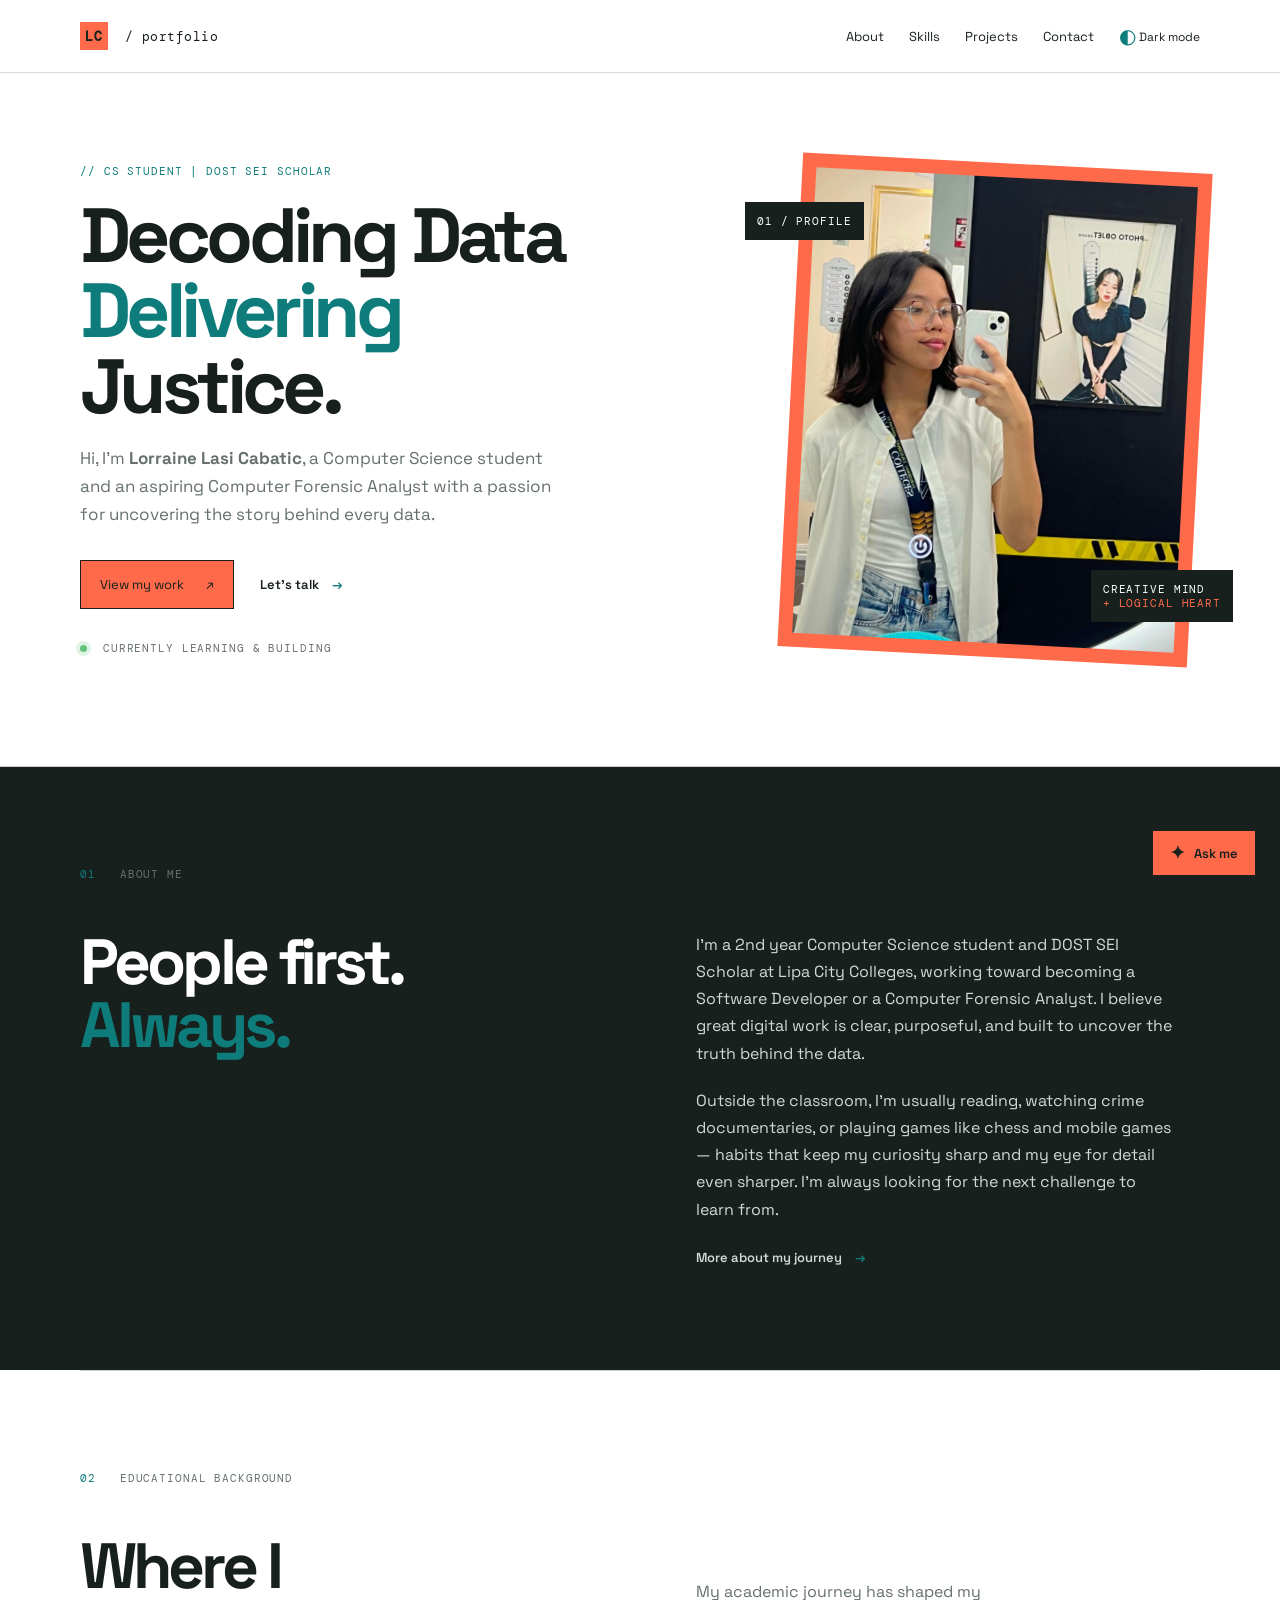
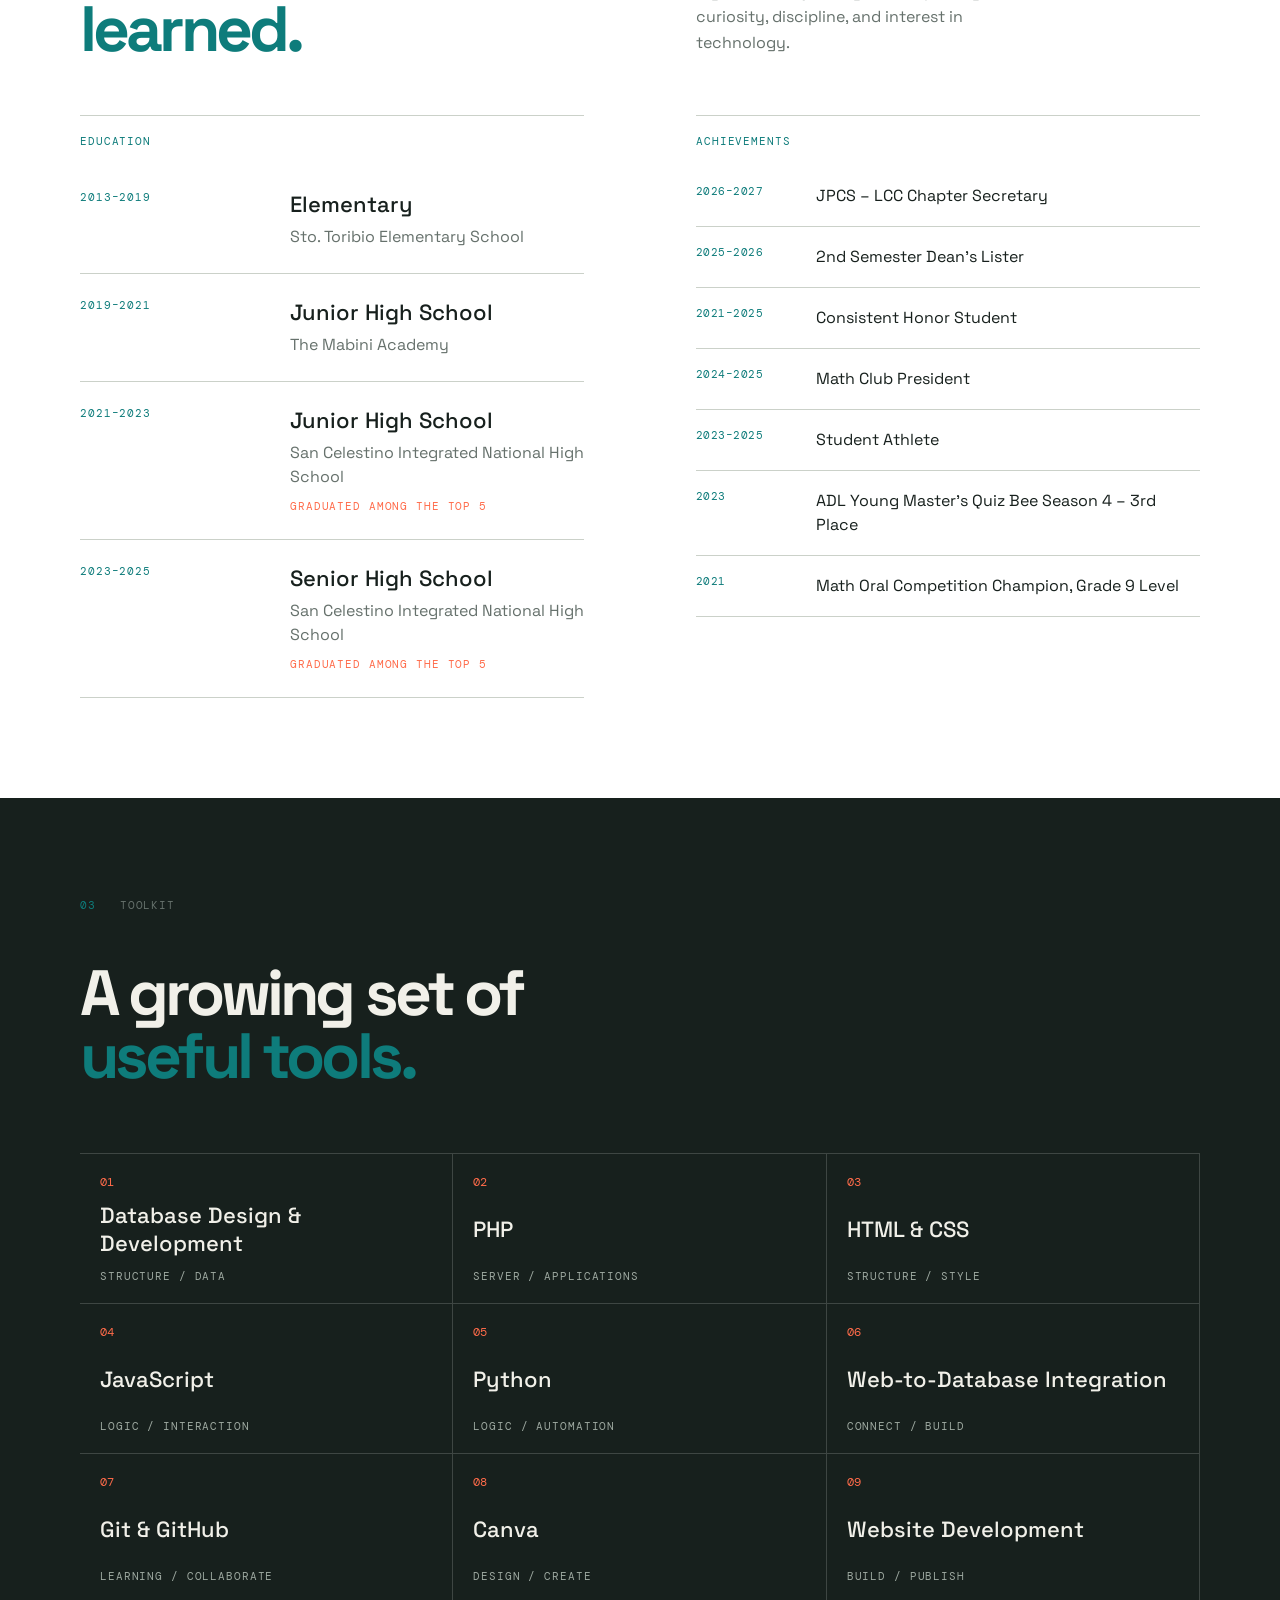
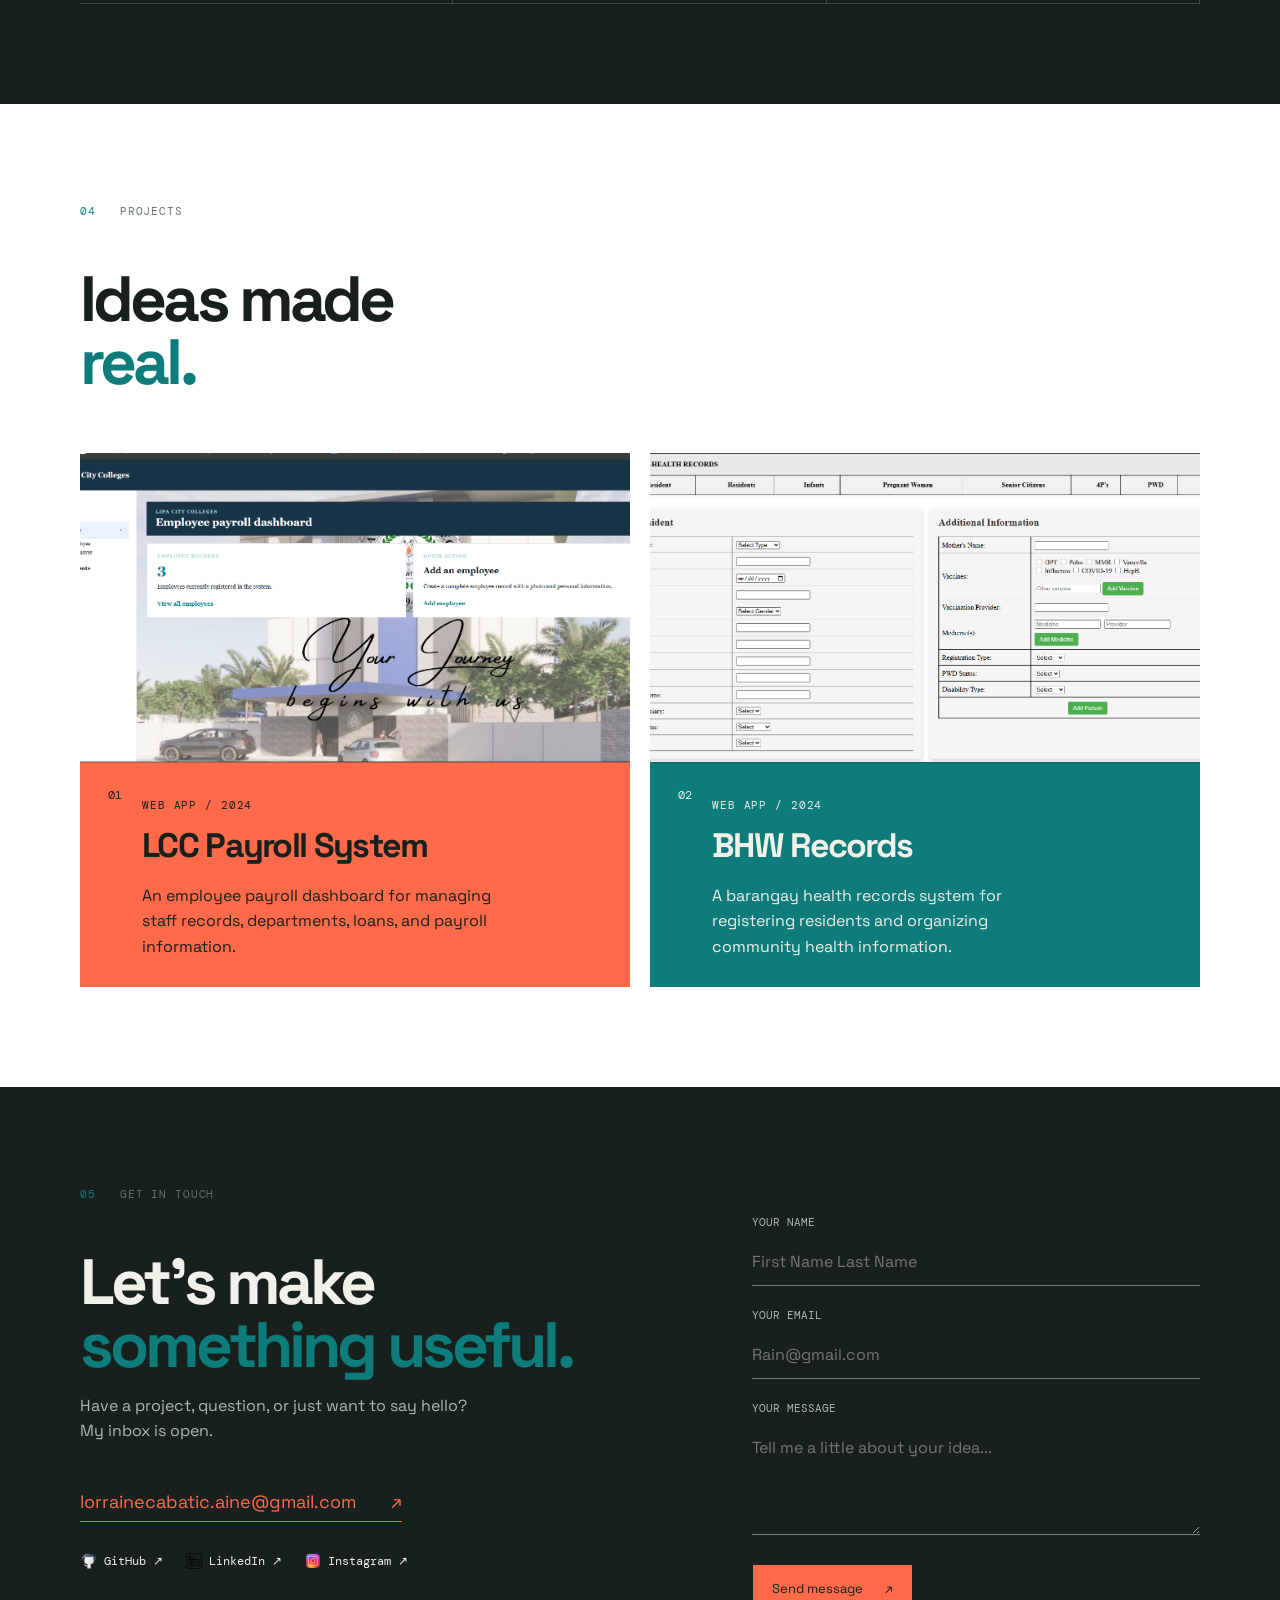
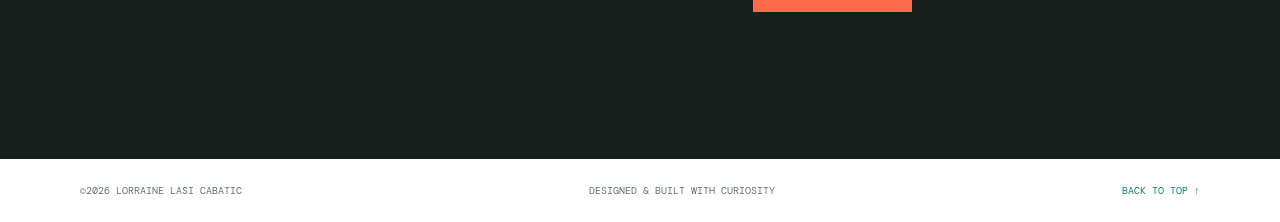
==== commit 44e56ccb: "Clean up index.html by removing duplicates Removed duplicate HTML tags and fixed indentation." ====
--- a/index.html
+++ b/index.html
@@ -30,7 +30,7 @@
     <main>
         <section class="hero container" id="home">
             <div class="hero-copy reveal">
-                <p class="eyebrow">// future Computer forensic analyst</p>
+                <p class="eyebrow">// CS STUDENT | DOST SEI SCHOLAR</p>
                 <h1>Decoding Data<br><em>Delivering</em> Justice.</h1>
                 <p class="hero-intro">Hi, I’m <strong>Lorraine Lasi Cabatic</strong>, 
                     a Computer Science student and an aspiring Computer Forensic Analyst with a passion for uncovering the story behind every data.</p>
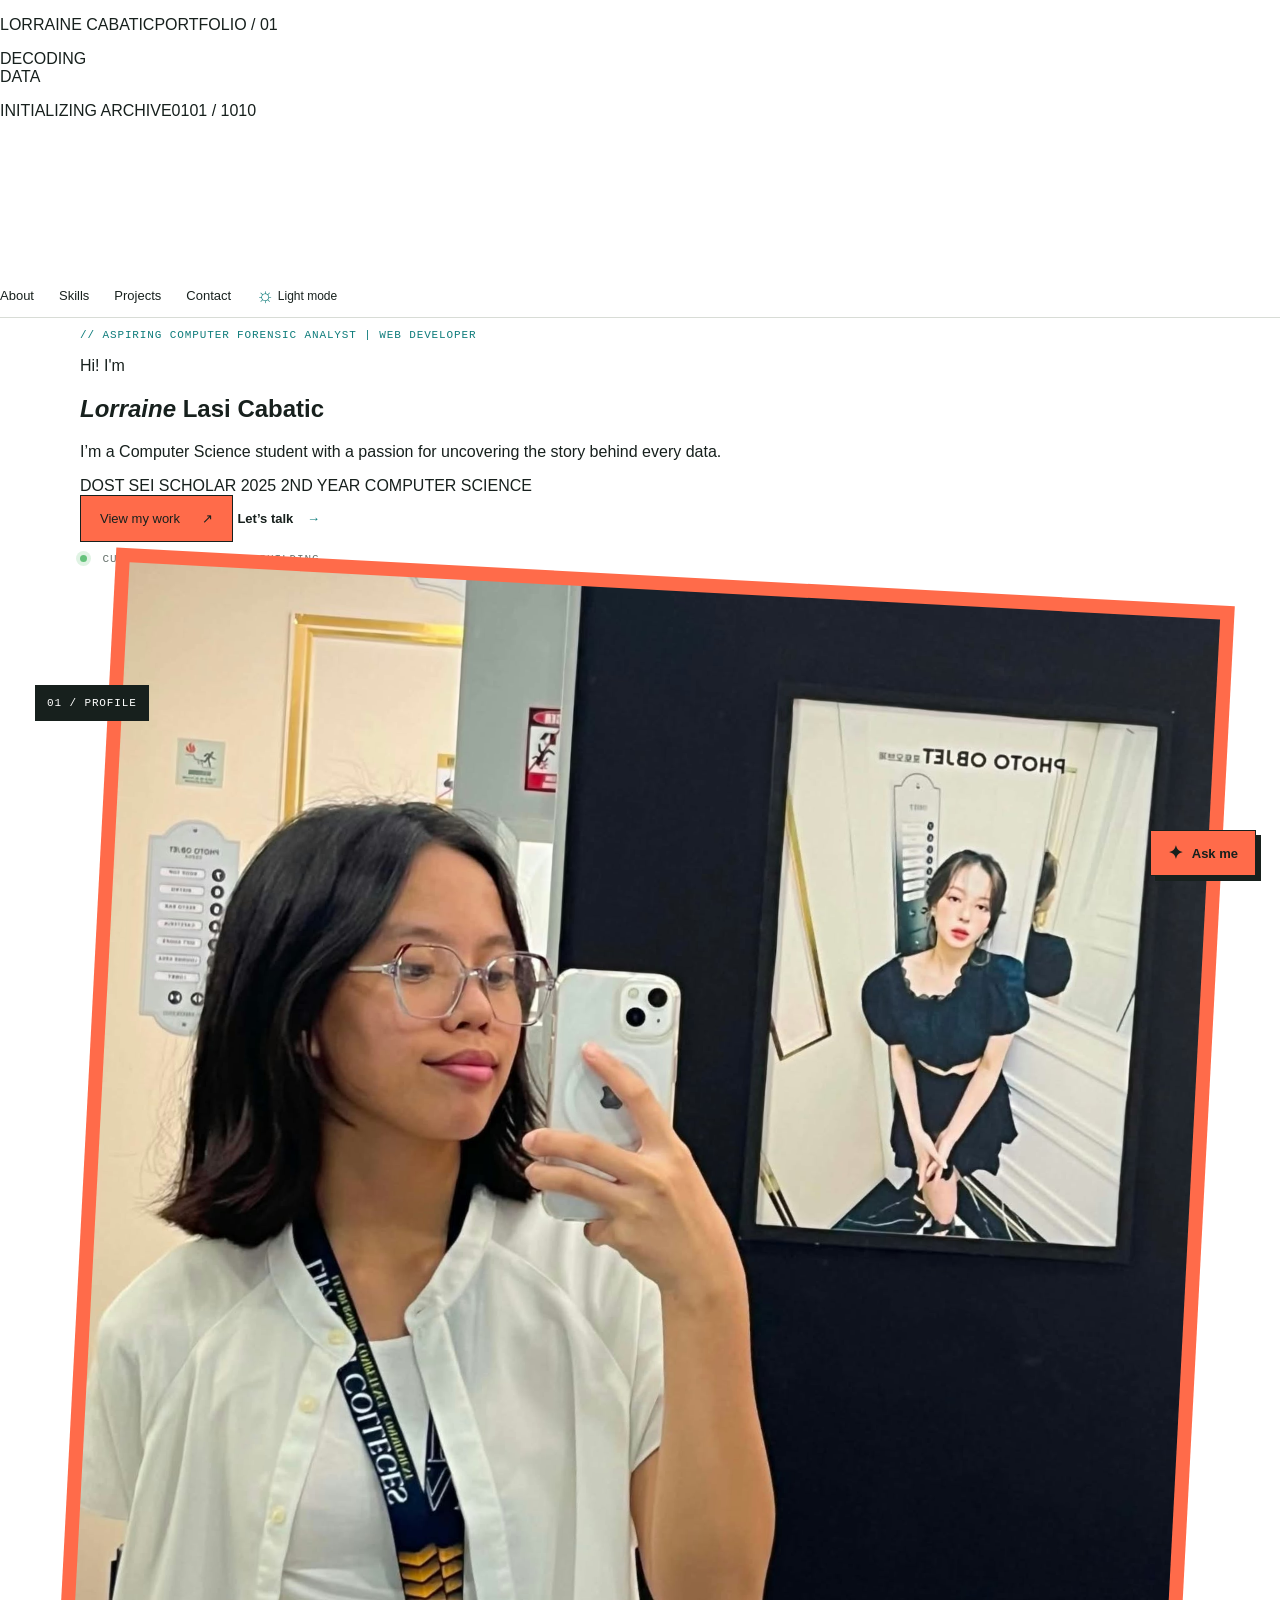
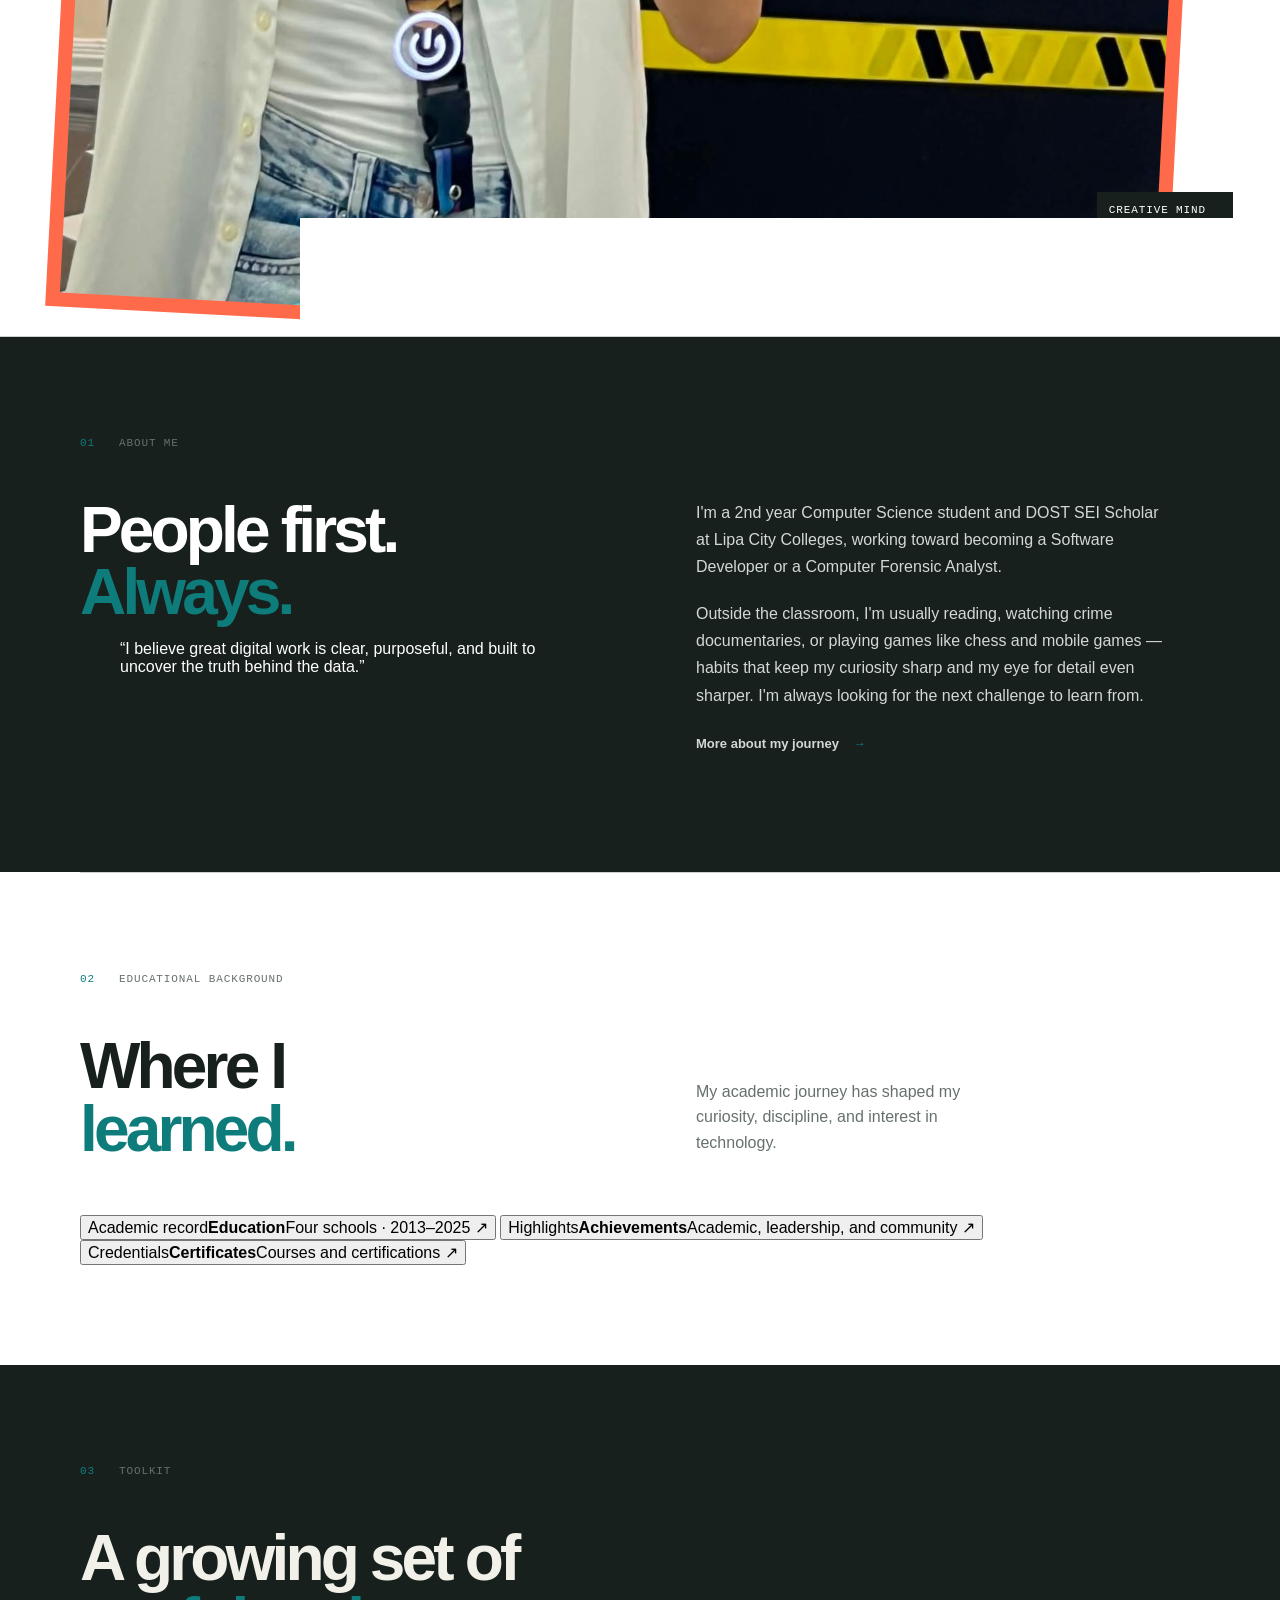
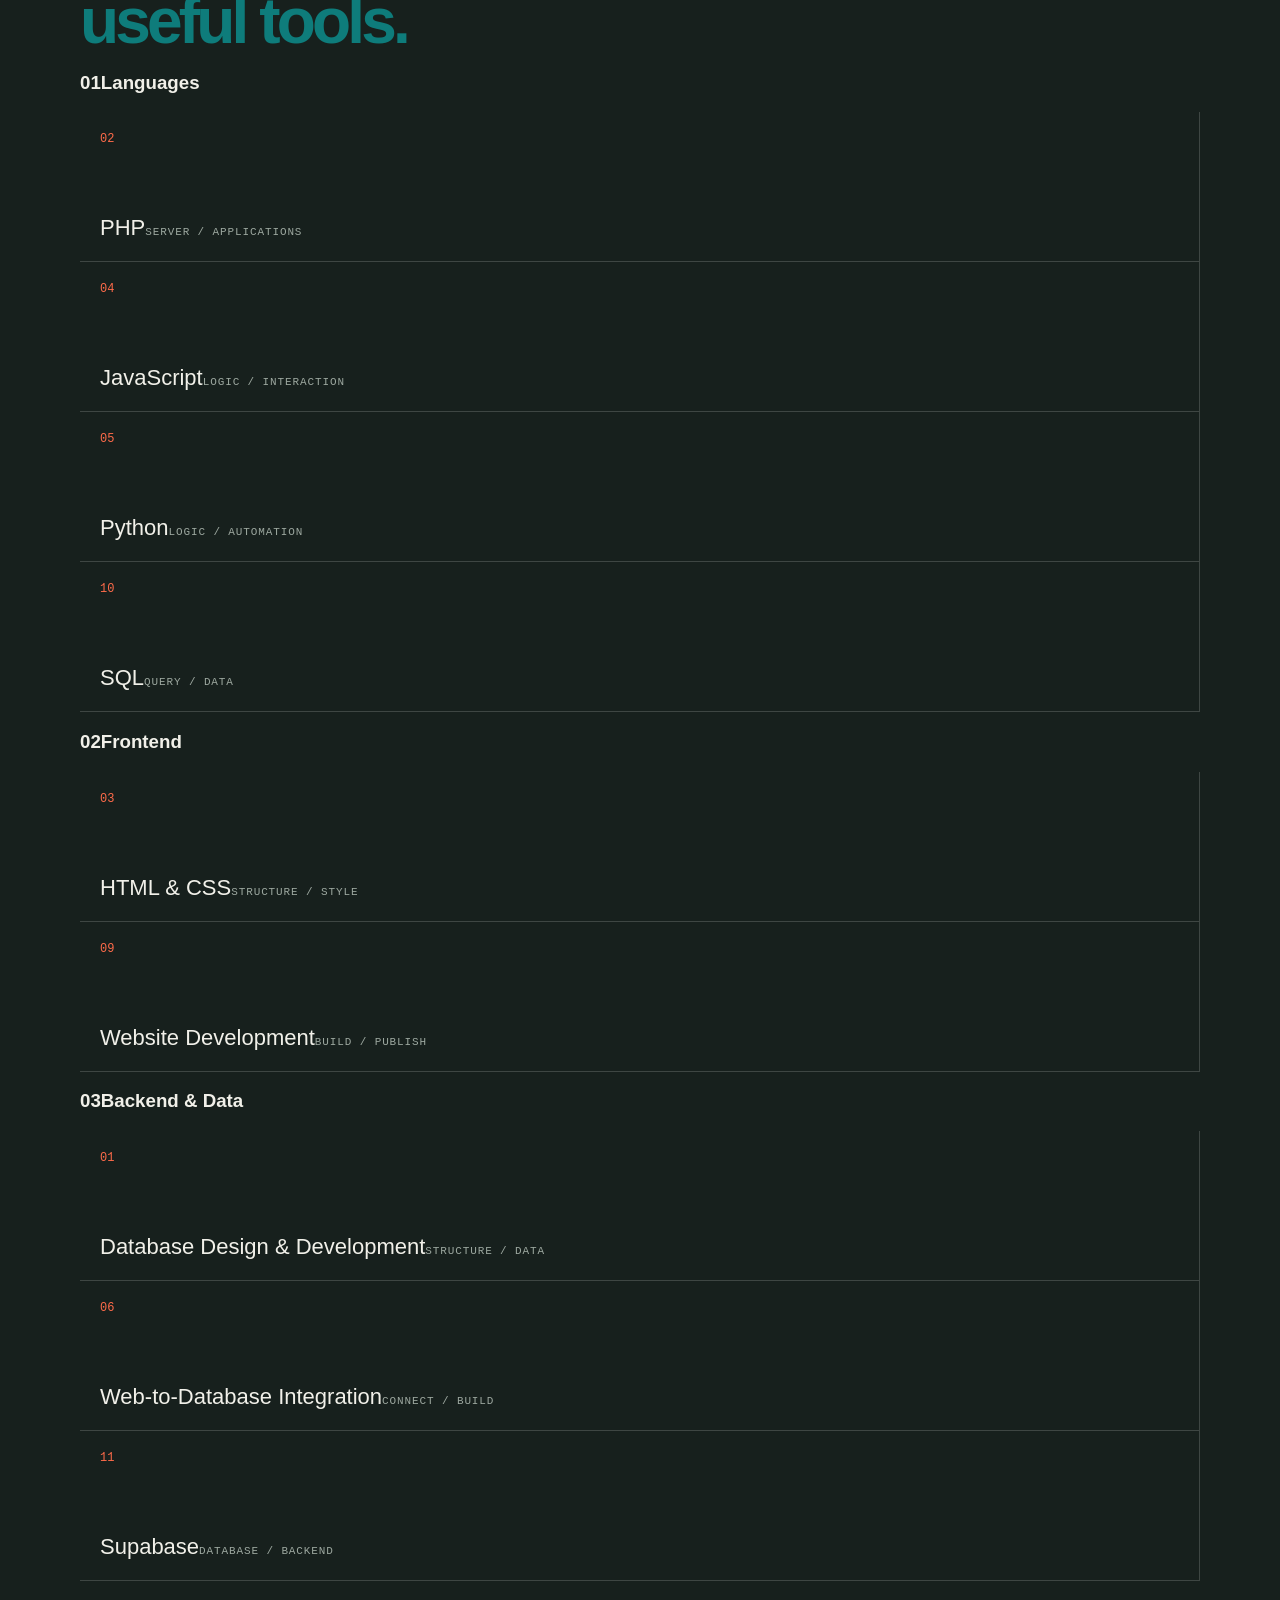
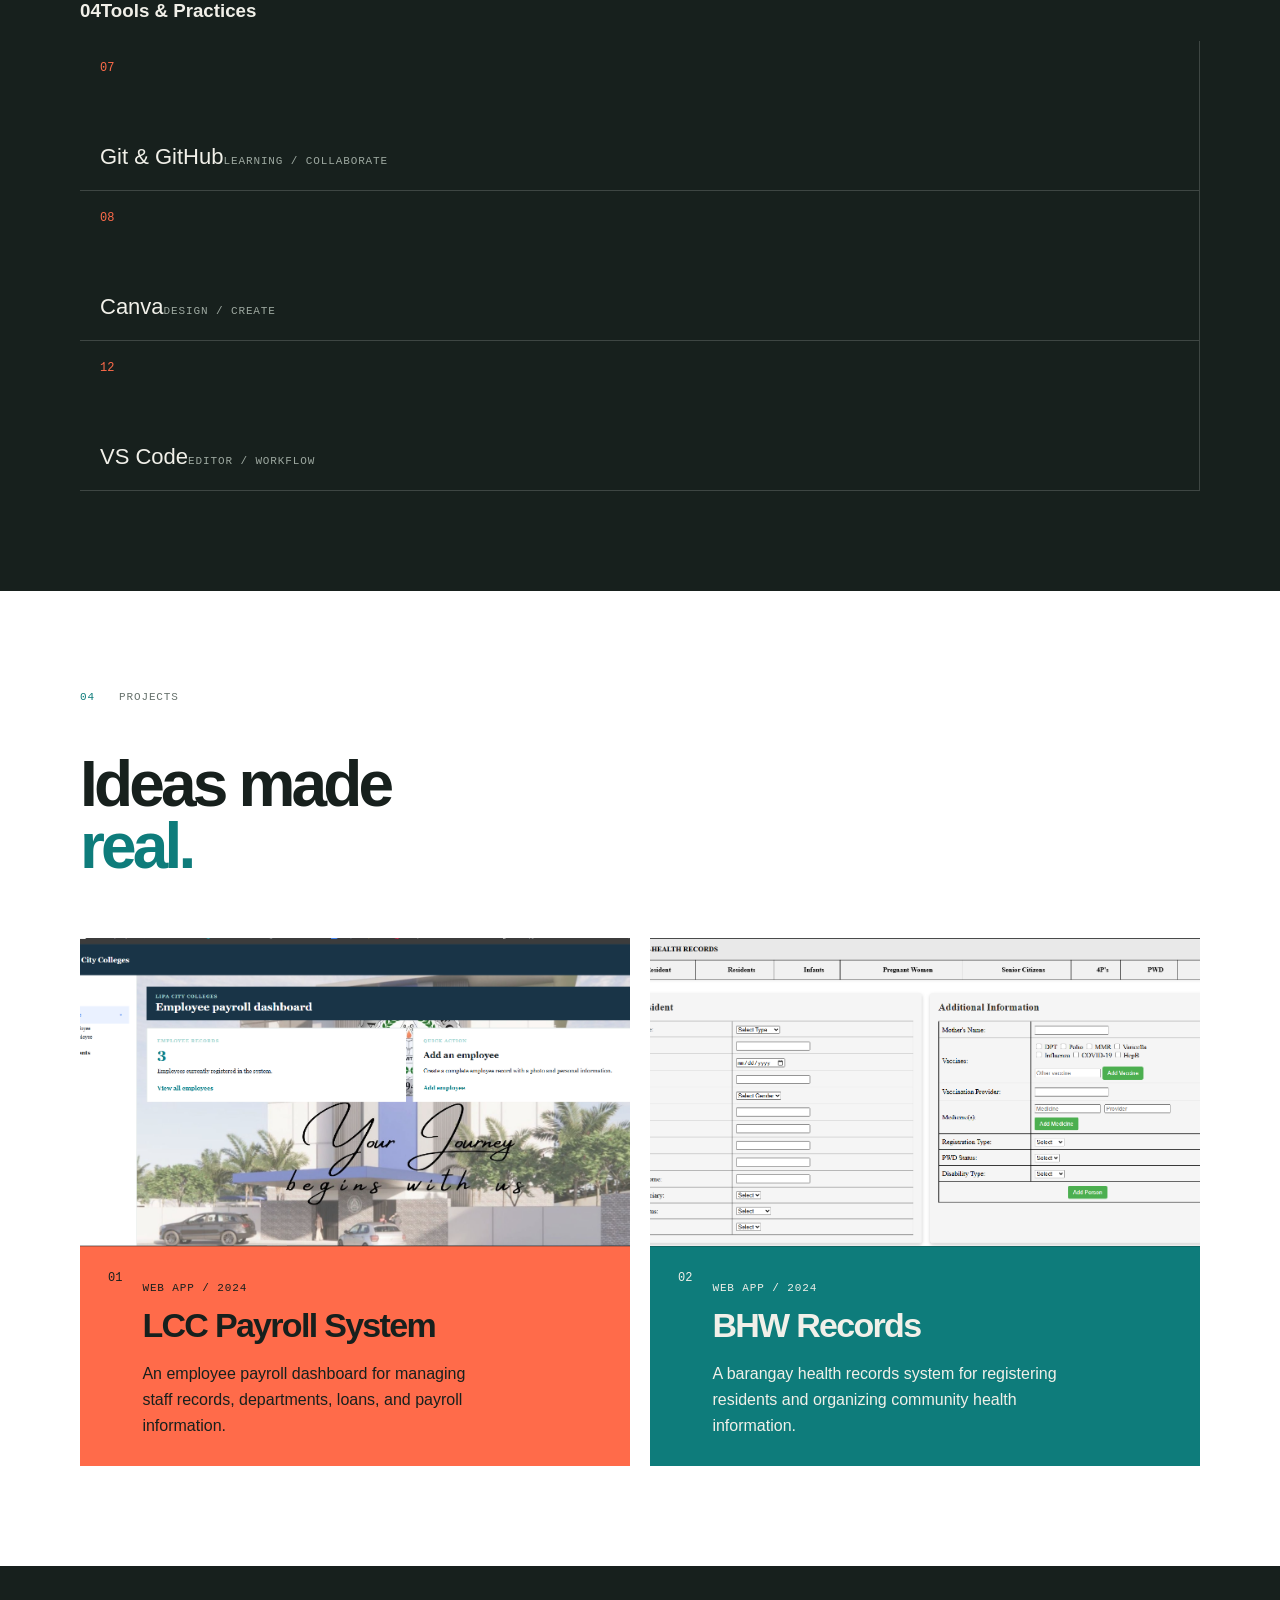
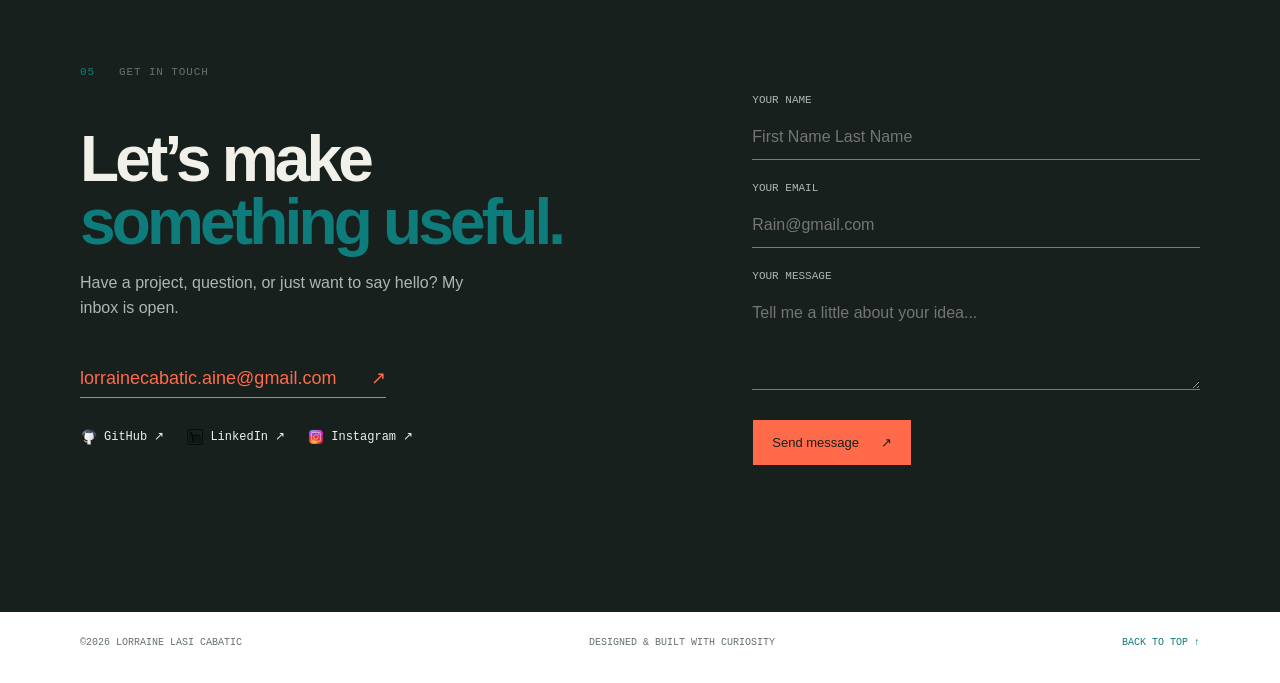
==== commit b792cca7: "Update print statement from 'Hello' to 'Goodbye'" ====
--- a/index.html
+++ b/index.html
@@ -1,64 +1,79 @@
-<!DOCTYPE html>
 <!DOCTYPE html>
 <html lang="en">
-    <meta charset="UTF-8">
+<head>
     <meta charset="UTF-8">
     <meta name="viewport" content="width=device-width, initial-scale=1.0">
-    <meta name="description" content="A sample portfolio for Lorraine Lasi Cabatic.">
-    <title>Lorraine Cabatic | Portfolio</title>
-    <link rel="preconnect" href="https://fonts.googleapis.com">
-    <link rel="preconnect" href="https://fonts.gstatic.com" crossorigin>
-    <link href="https://fonts.googleapis.com/css2?family=DM+Mono:wght@400;500&family=Space+Grotesk:wght@400;500;600;700&display=swap" rel="stylesheet">
+    <title>Document</title>
     <link rel="stylesheet" href="style.css">
+    <script src="script.js" defer></script>
+</head>
 <body>
-
+    <div class="loading-screen" role="status" aria-live="polite" aria-label="Loading portfolio">
+        <div class="loading-content">
+            <p class="loading-kicker"><span>LORRAINE CABATIC</span><span>PORTFOLIO / 01</span></p>
+            <p class="loading-title">DECODING<br><span>DATA</span></p>
+            <div class="loading-track" aria-hidden="true"><span class="loading-progress"></span></div>
+            <div class="loading-meta"><span>INITIALIZING ARCHIVE</span><span aria-hidden="true">0101 / 1010</span></div>
+        </div>
+    </div>
+    <canvas class="binary-background" aria-hidden="true"></canvas>
     <header class="site-header">
-        <nav class="nav container" aria-label="Primary navigation">
-            <a class="brand" href="#home" aria-label="Back to home"><span>LC</span> / portfolio</a>
-            <button class="menu-toggle" type="button" aria-label="Open navigation" aria-expanded="false">☰</button>
-            <div class="nav-links">
-                <a href="#about">About</a>
-                <a href="#skills">Skills</a>
-                <a href="#projects">Projects</a>
-                <a href="#contact">Contact</a>
-                <button class="theme-toggle" type="button" aria-label="Switch to dark mode" title="Toggle light and dark mode">
-                    <span>◐</span> <span class="theme-label">Dark mode</span></button>
-            </div>
-        </nav>
+    <nav>
+        <div class="nav-links">
+            <a href="#about">About</a>
+            <a href="#skills">Skills</a>
+            <a href="#projects">Projects</a>
+            <a href="#contact">Contact</a>
+            <button class="theme-toggle" type="button" aria-label="Switch to light mode" aria-pressed="false" title="Toggle light and dark mode">
+                <span class="theme-icon" aria-hidden="true">☼</span>
+                <span class="theme-label">Light mode</span>
+            </button>
+        </div>
+    </nav>
     </header>
 
     <main>
-        <section class="hero container" id="home">
-            <div class="hero-copy reveal">
-                <p class="eyebrow">// CS STUDENT | DOST SEI SCHOLAR</p>
-                <h1>Decoding Data<br><em>Delivering</em> Justice.</h1>
-                <p class="hero-intro">Hi, I’m <strong>Lorraine Lasi Cabatic</strong>, 
-                    a Computer Science student and an aspiring Computer Forensic Analyst with a passion for uncovering the story behind every data.</p>
-                <div class="hero-actions">
+        <section class="home container" id="home">
+            <div class="home-copy reveal">
+                <p class="eyebrow">// Aspiring Computer Forensic Analyst | Web Developer</p>
+                <div><p class="hello"> Hi! I'm </p>
+                <h1><em>Lorraine</em> Lasi Cabatic</h1></div>
+                <p class="home-intro">I’m a Computer Science student with a passion for uncovering the story behind every data.</p>
+                <div class="binary-boxes" aria-hidden="true">
+                    <span>DOST SEI SCHOLAR 2025</span>
+                    <span>2ND YEAR COMPUTER SCIENCE</span>
+                </div>
+                
+                <div class="home-actions">
                     <a class="button button-primary" href="#projects">View my work <span>↗</span></a>
                     <a class="text-link" href="#contact">Let’s talk <span>→</span></a>
                 </div>
                 <p class="status"><span class="pulse"></span> currently learning & building</p>
             </div>
-            <div class="hero-visual reveal">
+            <div class="home-visual reveal">
                 <div class="image-frame"><img src="Profile.jpg" alt="Portrait placeholder for Lorraine Cabatic"></div>
                 <div class="visual-tag tag-top">01 / profile</div>
                 <div class="visual-tag tag-bottom">creative mind<br><span>+ logical heart</span></div>
             </div>
         </section>
-
         <section class="about section" id="about">
             <div class="container">
                 <div class="section-label"><span>01</span><span>about me</span></div>
                 <div class="about-grid">
-                    <h2>People first.<br><em>Always.</em></h2>
-                    <div class="about-copy"><p>I'm a 2nd year Computer Science student and DOST SEI Scholar at Lipa City Colleges, working toward becoming a Software Developer 
-                        or a Computer Forensic Analyst. I believe great digital work is clear, purposeful, and built to 
-                        uncover the truth behind the data. </p>
-                        <p>Outside the classroom, I'm usually reading, watching crime documentaries, or playing 
-                        games like chess and mobile games — habits that keep my curiosity sharp and my eye for 
-                        detail even sharper. I'm always looking for the next 
-                        challenge to learn from.</p><a class="text-link" href="#education">More about my journey <span>→</span></a></div>
+                    <div class="about-heading">
+                        <h2>People first.<br><em>Always.</em></h2>
+                        <blockquote class="about-quote"><p>“I believe great digital work is clear, purposeful, and built to uncover the truth behind the data.”</p></blockquote>
+                    </div>
+                    <div class="about-copy">
+                        <p>I'm a 2nd year Computer Science student and DOST SEI Scholar at Lipa City Colleges, working toward becoming a Software Developer or a Computer Forensic Analyst.</p>
+                        <p>Outside the classroom, I'm usually reading, watching crime documentaries, or playing games like chess and mobile games — habits that keep my curiosity sharp and my eye for detail even sharper. I'm always looking for the next challenge to learn from.</p>
+                        <a class="text-link" href="#education">More about my journey <span>→</span></a>
+                    </div>
+                    <div class="experience-photos" aria-label="Memorable experiences">
+                        <figure class="experience-photo-frame"><div class="experience-photo-placeholder" role="img" aria-label="Memorable experience photo placeholder 1"></div></figure>
+                        <figure class="experience-photo-frame"><div class="experience-photo-placeholder" role="img" aria-label="Memorable experience photo placeholder 2"></div></figure>
+                        <figure class="experience-photo-frame"><div class="experience-photo-placeholder" role="img" aria-label="Memorable experience photo placeholder 3"></div></figure>
+                    </div>
                 </div>
             </div>
         </section>
@@ -66,41 +81,208 @@
         <section class="education section container" id="education">
             <div class="section-label"><span>02</span><span>educational background</span></div>
             <div class="education-heading"><h2>Where I<br><em>learned.</em></h2><p>My academic journey has shaped my curiosity, discipline, and interest in technology.</p></div>
-            <div class="education-columns">
-                <div class="education-list">
-                    <h3 class="education-column-title">Education</h3>
-                    <article class="education-item"><span class="education-years">2013–2019</span><div><h4>Elementary</h4><p>Sto. Toribio Elementary School</p></div></article>
-                    <article class="education-item"><span class="education-years">2019–2021</span><div><h4>Junior High School</h4><p>The Mabini Academy</p></div></article>
-                    <article class="education-item"><span class="education-years">2021–2023</span><div><h4>Junior High School</h4><p>San Celestino Integrated National High School</p><small>Graduated among the top 5</small></div></article>
-                    <article class="education-item"><span class="education-years">2023–2025</span><div><h4>Senior High School</h4><p>San Celestino Integrated National High School</p><small>Graduated among the top 5</small></div></article>
-                </div>
-                <div class="achievements-list">
-                    <h3 class="education-column-title">Achievements</h3>
-                    <article class="achievement-item"><span>2026–2027</span><p>JPCS – LCC Chapter Secretary</p></article>
-                    <article class="achievement-item"><span>2025–2026</span><p>2nd Semester Dean’s Lister</p></article>
-                    <article class="achievement-item"><span>2021–2025</span><p>Consistent Honor Student</p></article>
-                    <article class="achievement-item"><span>2024–2025</span><p>Math Club President</p></article>
-                    <article class="achievement-item"><span>2023–2025</span><p>Student Athlete</p></article>
-                    <article class="achievement-item"><span>2023</span><p>ADL Young Master’s Quiz Bee Season 4 – 3rd Place</p></article>
-                    <article class="achievement-item"><span>2021</span><p>Math Oral Competition Champion, Grade 9 Level</p></article>
-                </div>
-            </div>
+            <div class="education-cards">
+                <button class="education-card" type="button" data-open-dialog="education-dialog" aria-haspopup="dialog">
+                    <span class="education-photo-slot" role="img" aria-label="Education photo placeholder"></span>
+                    <span class="education-card-copy"><span class="education-card-kicker">Academic record</span><strong>Education</strong><span>Four schools · 2013–2025</span></span>
+                    <span class="education-card-arrow" aria-hidden="true">↗</span>
+                </button>
+                <button class="education-card" type="button" data-open-dialog="achievements-dialog" aria-haspopup="dialog">
+                    <span class="education-photo-slot achievement-photo-slot" role="img" aria-label="Achievement photo placeholder"></span>
+                    <span class="education-card-copy"><span class="education-card-kicker">Highlights</span><strong>Achievements</strong><span>Academic, leadership, and community</span></span>
+                    <span class="education-card-arrow" aria-hidden="true">↗</span>
+                </button>
+                <button class="education-card" type="button" data-open-dialog="certificates-dialog" aria-haspopup="dialog">
+                    <span class="education-photo-slot certificate-photo-slot" role="img" aria-label="Certificate photo placeholder"></span>
+                    <span class="education-card-copy"><span class="education-card-kicker">Credentials</span><strong>Certificates</strong><span>Courses and certifications</span></span>
+                    <span class="education-card-arrow" aria-hidden="true">↗</span>
+                </button>
+            </div>
+
+            <dialog class="education-dialog" id="education-dialog" aria-labelledby="education-dialog-title">
+                <div class="education-dialog-panel">
+                    <div class="education-dialog-heading">
+                        <div><p class="education-card-kicker">Academic record</p><h2 id="education-dialog-title">Education</h2></div>
+                        <button class="education-dialog-close" type="button" aria-label="Close education details">×</button>
+                    </div>
+                    <div class="education-dialog-content">
+                        <div class="education-dialog-media">
+                            <div class="education-gallery" data-gallery role="region" aria-label="Education photos">
+                                <div class="education-gallery-track" tabindex="0" aria-label="Swipe or scroll through education photos">
+                                    <div class="education-gallery-slide" role="img" aria-label="Education photo 1 placeholder"></div>
+                                    <div class="education-gallery-slide" role="img" aria-label="Education photo 2 placeholder"></div>
+                                    <div class="education-gallery-slide" role="img" aria-label="Education photo 3 placeholder"></div>
+                                </div>
+                                <div class="education-gallery-controls">
+                                    <button class="education-gallery-arrow" type="button" data-gallery-previous aria-label="Previous education photo" title="Previous photo">←</button>
+                                    <div class="education-gallery-dots" role="group" aria-label="Education photo pages">
+                                        <button class="education-gallery-dot" type="button" data-gallery-page="0" aria-label="Show education photo 1" aria-current="true"></button>
+                                        <button class="education-gallery-dot" type="button" data-gallery-page="1" aria-label="Show education photo 2"></button>
+                                        <button class="education-gallery-dot" type="button" data-gallery-page="2" aria-label="Show education photo 3"></button>
+                                    </div>
+                                    <button class="education-gallery-arrow" type="button" data-gallery-next aria-label="Next education photo" title="Next photo">→</button>
+                                </div>
+                            </div>
+                            <p class="education-dialog-description">A record of my studies from elementary through senior high school, including the schools and milestones that shaped my path in computer science.</p>
+                        </div>
+                        <div class="education-dialog-list">
+                            <article class="education-item"><span class="education-years">2013–2019</span><div><h3>Elementary</h3><p>Sto. Toribio Elementary School</p></div></article>
+                            <article class="education-item"><span class="education-years">2019–2021</span><div><h3>Junior High School</h3><p>The Mabini Academy</p></div></article>
+                            <article class="education-item"><span class="education-years">2021–2023</span><div><h3>Junior High School</h3><p>San Celestino Integrated National High School</p><small>Graduated among the top 5</small></div></article>
+                            <article class="education-item"><span class="education-years">2023–2025</span><div><h3>Senior High School</h3><p>San Celestino Integrated National High School</p><small>Graduated among the top 5</small></div></article>
+                        </div>
+                    </div>
+                </div>
+            </dialog>
+
+            <dialog class="education-dialog" id="achievements-dialog" aria-labelledby="achievements-dialog-title">
+                <div class="education-dialog-panel">
+                    <div class="education-dialog-heading">
+                        <div><p class="education-card-kicker">Highlights</p><h2 id="achievements-dialog-title">Achievements</h2></div>
+                        <button class="education-dialog-close" type="button" aria-label="Close achievement details">×</button>
+                    </div>
+                    <div class="education-dialog-content">
+                        <div class="education-dialog-media">
+                            <div class="education-gallery" data-gallery role="region" aria-label="Achievement photos">
+                                <div class="education-gallery-track" tabindex="0" aria-label="Swipe or scroll through achievement photos">
+                                    <div class="education-gallery-slide" role="img" aria-label="Achievement photo 1 placeholder"></div>
+                                    <div class="education-gallery-slide" role="img" aria-label="Achievement photo 2 placeholder"></div>
+                                    <div class="education-gallery-slide" role="img" aria-label="Achievement photo 3 placeholder"></div>
+                                </div>
+                                <div class="education-gallery-controls">
+                                    <button class="education-gallery-arrow" type="button" data-gallery-previous aria-label="Previous achievement photo" title="Previous photo">←</button>
+                                    <div class="education-gallery-dots" role="group" aria-label="Achievement photo pages">
+                                        <button class="education-gallery-dot" type="button" data-gallery-page="0" aria-label="Show achievement photo 1" aria-current="true"></button>
+                                        <button class="education-gallery-dot" type="button" data-gallery-page="1" aria-label="Show achievement photo 2"></button>
+                                        <button class="education-gallery-dot" type="button" data-gallery-page="2" aria-label="Show achievement photo 3"></button>
+                                    </div>
+                                    <button class="education-gallery-arrow" type="button" data-gallery-next aria-label="Next achievement photo" title="Next photo">→</button>
+                                </div>
+                            </div>
+                            <p class="education-dialog-description">Academic honors, student leadership, and competition milestones from my years in school and college.</p>
+                        </div>
+                        <div class="achievement-dialog-list">
+                            <article class="achievement-item"><span>2026–2027</span><p>JPCS – LCC Chapter Secretary</p></article>
+                            <article class="achievement-item"><span>2025–2026</span><p>2nd Semester Dean’s Lister</p></article>
+                            <article class="achievement-item"><span>2021–2025</span><p>Consistent Honor Student</p></article>
+                            <article class="achievement-item"><span>2024–2025</span><p>Math Club President</p></article>
+                            <article class="achievement-item"><span>2023–2025</span><p>Student Athlete</p></article>
+                            <article class="achievement-item"><span>2023</span><p>ADL Young Master’s Quiz Bee Season 4 – 3rd Place</p></article>
+                            <article class="achievement-item"><span>2021</span><p>Math Oral Competition Champion, Grade 9 Level</p></article>
+                        </div>
+                    </div>
+                </div>
+            </dialog>
+
+            <dialog class="education-dialog" id="certificates-dialog" aria-labelledby="certificates-dialog-title">
+                <div class="education-dialog-panel">
+                    <div class="education-dialog-heading">
+                        <div><p class="education-card-kicker">Credentials</p><h2 id="certificates-dialog-title">Certificates</h2></div>
+                        <button class="education-dialog-close" type="button" aria-label="Close certificate details">×</button>
+                    </div>
+                    <div class="education-dialog-media certificate-dialog-media">
+                        <div class="education-gallery" data-gallery role="region" aria-label="Certificate photos">
+                            <div class="education-gallery-track" tabindex="0" aria-label="Swipe or scroll through certificate photos">
+                                <div class="education-gallery-slide certificate-gallery-slide" role="img" aria-label="Certificate photo 1 placeholder"></div>
+                                <div class="education-gallery-slide certificate-gallery-slide" role="img" aria-label="Certificate photo 2 placeholder"></div>
+                                <div class="education-gallery-slide certificate-gallery-slide" role="img" aria-label="Certificate photo 3 placeholder"></div>
+                            </div>
+                            <div class="education-gallery-controls">
+                                <button class="education-gallery-arrow" type="button" data-gallery-previous aria-label="Previous certificate photo" title="Previous photo">←</button>
+                                <div class="education-gallery-dots" role="group" aria-label="Certificate photo pages">
+                                    <button class="education-gallery-dot" type="button" data-gallery-page="0" aria-label="Show certificate photo 1" aria-current="true"></button>
+                                    <button class="education-gallery-dot" type="button" data-gallery-page="1" aria-label="Show certificate photo 2"></button>
+                                    <button class="education-gallery-dot" type="button" data-gallery-page="2" aria-label="Show certificate photo 3"></button>
+                                </div>
+                                <button class="education-gallery-arrow" type="button" data-gallery-next aria-label="Next certificate photo" title="Next photo">→</button>
+                            </div>
+                        </div>
+                        <p class="education-dialog-description">A collection of certificates and course credentials from my ongoing learning.</p>
+                    </div>
+                </div>
+            </dialog>
         </section>
 
         <section class="skills section" id="skills">
-            <div class="container"><div class="section-label"><span>03</span><span>toolkit</span></div><h2>A growing set of<br><em>useful tools.</em></h2><div class="skill-grid"><div class="skill-item"><span>01</span><strong>Database Design & Development</strong><small>structure / data</small></div><div class="skill-item"><span>02</span><strong>PHP</strong><small>server / applications</small></div><div class="skill-item"><span>03</span><strong>HTML & CSS</strong><small>structure / style</small></div><div class="skill-item"><span>04</span><strong>JavaScript</strong><small>logic / interaction</small></div><div class="skill-item"><span>05</span><strong>Python</strong><small>logic / automation</small></div><div class="skill-item"><span>06</span><strong>Web-to-Database Integration</strong><small>connect / build</small></div><div class="skill-item"><span>07</span><strong>Git & GitHub</strong><small>learning / collaborate</small></div><div class="skill-item"><span>08</span><strong>Canva</strong><small>design / create</small></div><div class="skill-item"><span>09</span><strong>Website Development</strong><small>build / publish</small></div></div></div>
+            <div class="container">
+                <div class="section-label"><span>03</span><span>toolkit</span></div>
+                <h2>A growing set of<br><em>useful tools.</em></h2>
+                <div class="toolkit-groups">
+                    <div class="toolkit-group">
+                        <h3><span>01</span>Languages</h3>
+                        <div class="toolkit-items">
+                            <div class="skill-item"><span>02</span><div><strong>PHP</strong><small>server / applications</small></div></div>
+                            <div class="skill-item"><span>04</span><div><strong>JavaScript</strong><small>logic / interaction</small></div></div>
+                            <div class="skill-item"><span>05</span><div><strong>Python</strong><small>logic / automation</small></div></div>
+                            <div class="skill-item"><span>10</span><div><strong>SQL</strong><small>query / data</small></div></div>
+                        </div>
+                    </div>
+                    <div class="toolkit-group">
+                        <h3><span>02</span>Frontend</h3>
+                        <div class="toolkit-items">
+                            <div class="skill-item"><span>03</span><div><strong>HTML &amp; CSS</strong><small>structure / style</small></div></div>
+                            <div class="skill-item"><span>09</span><div><strong>Website Development</strong><small>build / publish</small></div></div>
+                        </div>
+                    </div>
+                    <div class="toolkit-group">
+                        <h3><span>03</span>Backend &amp; Data</h3>
+                        <div class="toolkit-items">
+                            <div class="skill-item"><span>01</span><div><strong>Database Design &amp; Development</strong><small>structure / data</small></div></div>
+                            <div class="skill-item"><span>06</span><div><strong>Web-to-Database Integration</strong><small>connect / build</small></div></div>
+                            <div class="skill-item"><span>11</span><div><strong>Supabase</strong><small>database / backend</small></div></div>
+                        </div>
+                    </div>
+                    <div class="toolkit-group">
+                        <h3><span>04</span>Tools &amp; Practices</h3>
+                        <div class="toolkit-items">
+                            <div class="skill-item"><span>07</span><div><strong>Git &amp; GitHub</strong><small>learning / collaborate</small></div></div>
+                            <div class="skill-item"><span>08</span><div><strong>Canva</strong><small>design / create</small></div></div>
+                            <div class="skill-item"><span>12</span><div><strong>VS Code</strong><small>editor / workflow</small></div></div>
+                        </div>
+                    </div>
+                </div>
+            </div>
         </section>
 
         <section class="projects section container" id="projects">
             <div class="section-label"><span>04</span><span>Projects</span></div>
             <div class="projects-heading"><h2>Ideas made<br><em>real.</em></h2></div>
-            <div class="project-grid"><article class="project-card project-one">
-                <img class="project-image" src="Payrollsys.png" alt="LCC Payroll System employee payroll dashboard interface">
-                <div class="project-details"><div class="project-number">01</div>
-                <div><p class="project-type">web app / 2024</p>
-                    <h3>LCC Payroll System</h3><p>An employee payroll dashboard for managing staff records, departments, loans, and payroll information.</p></div></div></article><article class="project-card project-two">
-                <img class="project-image" src="bhw.png" alt="Barangay e-Health Records resident registration interface">
-                <div class="project-details"><div class="project-number">02</div><div><p class="project-type">web app / 2024</p><h3>BHW Records</h3><p>A barangay health records system for registering residents and organizing community health information.</p></div></div></article></div>
+            <div class="project-grid">
+                <article class="project-card project-one" tabindex="0" role="button" aria-haspopup="dialog" aria-label="Open LCC Payroll System details" data-open-dialog="payroll-project-dialog">
+                    <img class="project-image" src="Payrollsys.png" alt="LCC Payroll System employee payroll dashboard interface">
+                    <div class="project-details">
+                        <div class="project-number">01</div>
+                        <div><p class="project-type">web app / 2024</p><h3>LCC Payroll System</h3><p>An employee payroll dashboard for managing staff records, departments, loans, and payroll information.</p></div>
+                    </div>
+                </article>
+                <article class="project-card project-two" tabindex="0" role="button" aria-haspopup="dialog" aria-label="Open BHW Records details" data-open-dialog="bhw-project-dialog">
+                    <img class="project-image" src="bhw.png" alt="Barangay e-Health Records resident registration interface">
+                    <div class="project-details">
+                        <div class="project-number">02</div>
+                        <div><p class="project-type">web app / 2024</p><h3>BHW Records</h3><p>A barangay health records system for registering residents and organizing community health information.</p></div>
+                    </div>
+                </article>
+            </div>
+            <dialog class="education-dialog project-dialog" id="payroll-project-dialog" aria-labelledby="payroll-project-title">
+                <div class="education-dialog-panel">
+                    <div class="education-dialog-heading">
+                        <div><p class="education-card-kicker">Web app / 2024</p><h2 id="payroll-project-title">LCC Payroll System</h2></div>
+                        <button class="education-dialog-close" type="button" aria-label="Close LCC Payroll System details">×</button>
+                    </div>
+                    <img class="project-dialog-image" src="Payrollsys.png" alt="LCC Payroll System employee payroll dashboard">
+                    <p class="project-dialog-description">A payroll dashboard for managing employee records, departments, loans, and payroll information.</p>
+                </div>
+            </dialog>
+            <dialog class="education-dialog project-dialog" id="bhw-project-dialog" aria-labelledby="bhw-project-title">
+                <div class="education-dialog-panel">
+                    <div class="education-dialog-heading">
+                        <div><p class="education-card-kicker">Web app / 2024</p><h2 id="bhw-project-title">BHW Records</h2></div>
+                        <button class="education-dialog-close" type="button" aria-label="Close BHW Records details">×</button>
+                    </div>
+                    <img class="project-dialog-image" src="bhw.png" alt="Barangay e-Health Records resident registration interface">
+                    <p class="project-dialog-description">A barangay health records system for registering residents and organizing community health information.</p>
+                </div>
+            </dialog>
         </section>
 
         <button class="chat-launcher" type="button" aria-label="Open Lorraine's assistant" aria-controls="chat-modal" aria-expanded="false"><span class="chat-launcher-icon">✦</span><span>Ask me</span></button>
@@ -111,7 +293,7 @@
                         <p class="chat-kicker"><span class="online-dot"></span> lorraine_bot <span class="chat-status">online</span></p>
                         <h2 id="chat-title">Ask me anything.</h2>
                     </div>
-                    <button class="chat-close" type="button" aria-label="Minimize assistant" data-close-chat>−</button>
+                    <button class="chat-close" type="button" aria-label="Close assistant" data-close-chat>×</button>
                 </div>
                 <p class="chat-dialog-intro">I can tell you about Lorraine's studies, skills, and contact details.</p>
                 <div class="chat-window">
@@ -157,11 +339,11 @@
             </form>
         </div>
     </section>
-</main>
-<footer class="footer container">
+    </main>
+    <footer class="footer container">
     <span>©2026 Lorraine Lasi Cabatic</span>
     <span>designed & built with curiosity</span>
     <a href="#home">back to top ↑</a>
 </footer>
-<script src="script.js"></script>
+</body>
 </html>
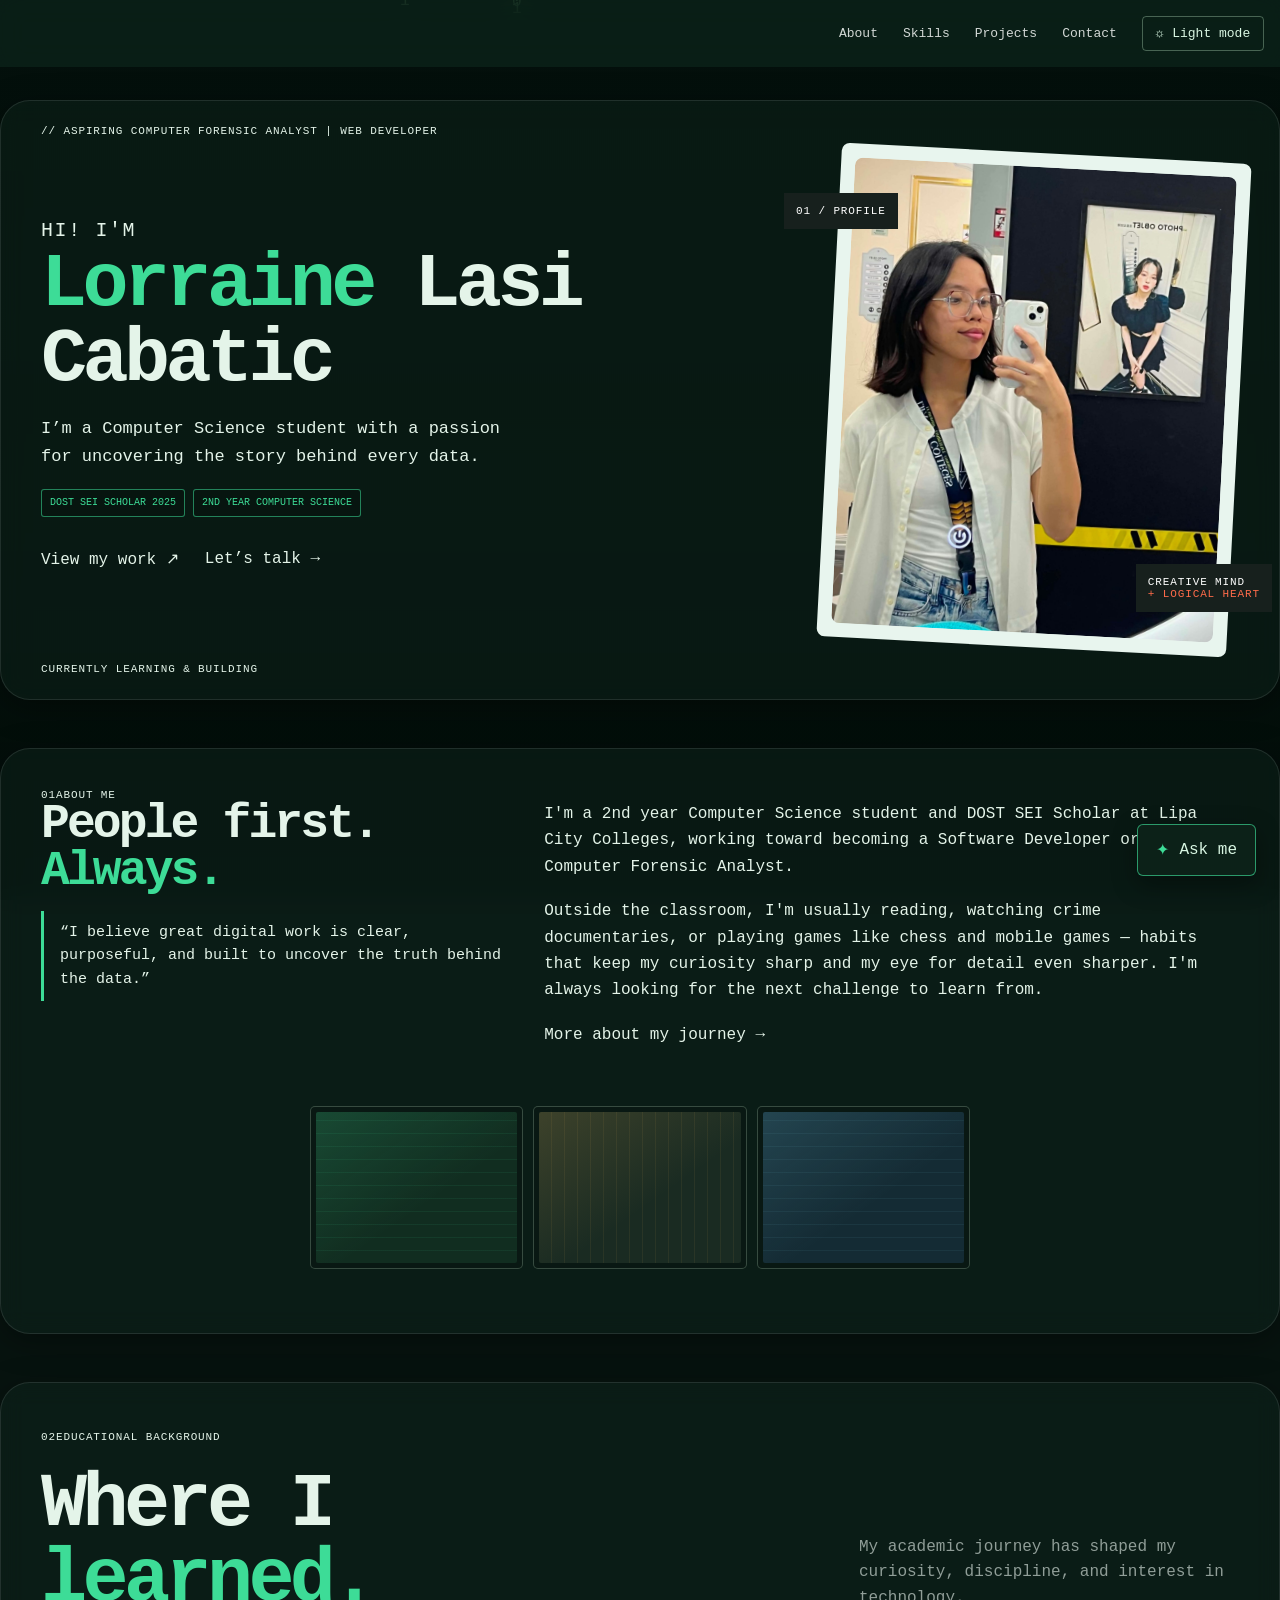
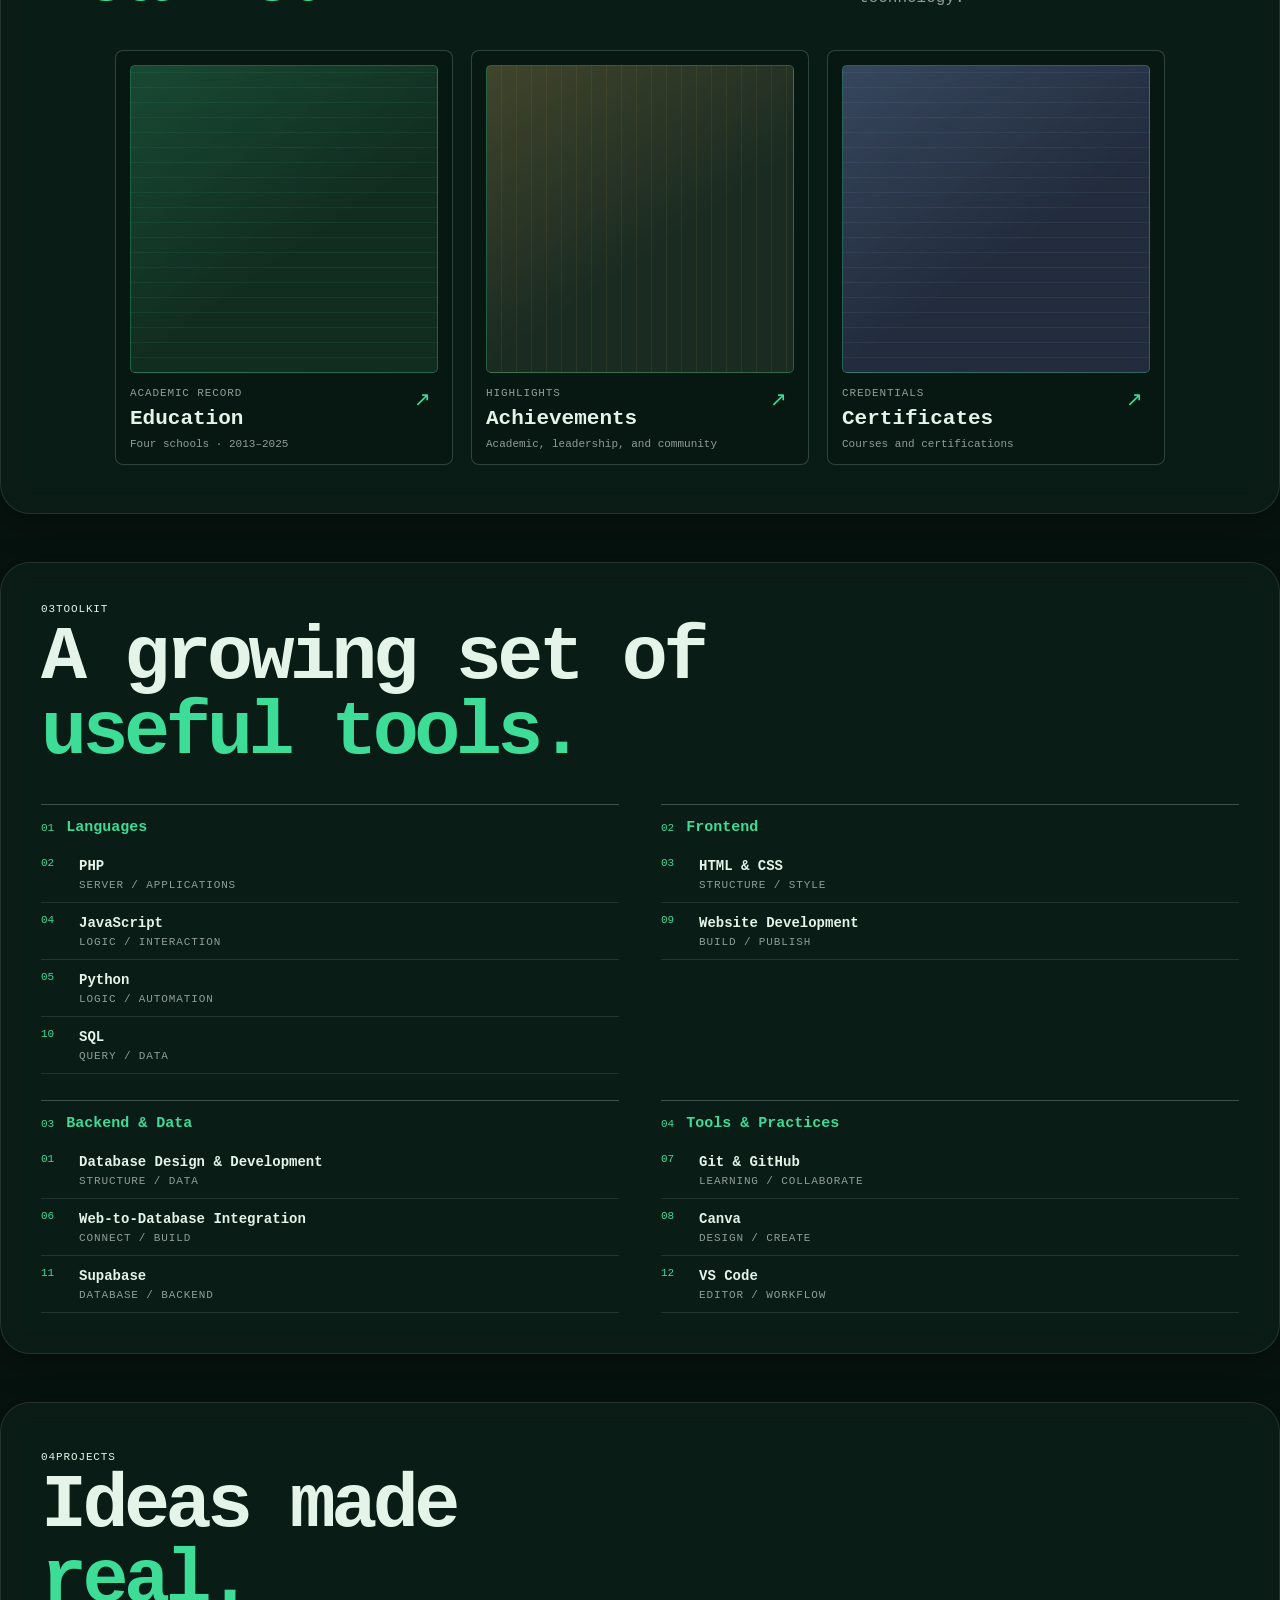
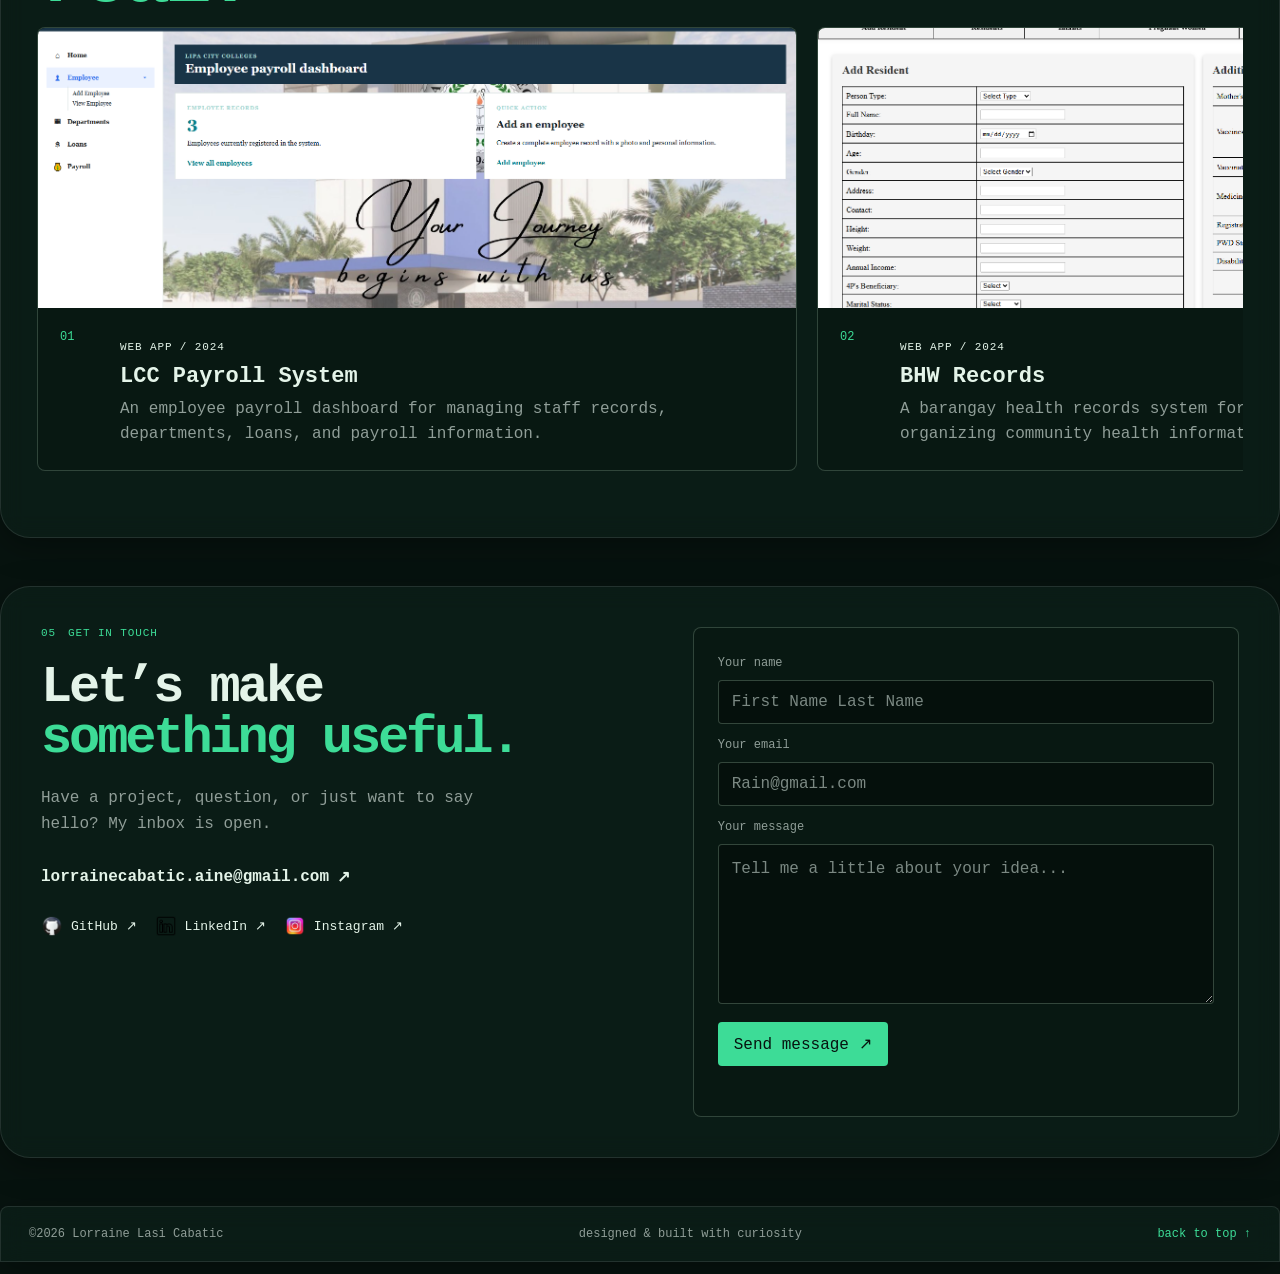
==== commit 310332aa: "Add files via upload" ====
--- a/index.html
+++ b/index.html
@@ -346,4 +346,4 @@
     <a href="#home">back to top ↑</a>
 </footer>
 </body>
-</html>
+</html>
--- a/style.css
+++ b/style.css
@@ -1,28 +1,117 @@
 :root {
   --ink: #17201d;
   --paper: white;
-  --muted: #66716c;
+  --muted: #909e98;
   --line: #cbd1c9;
   --acid: #FF6B4A;
-  --orange: #0E7C7B;
+  --orange: #3DDC97;
   --dark: #17201d;
   --grayishwhite: #d2d8d5;
 }
 
 * {
-  box-sizing: border-box;
-}
-
-html {
-  scroll-behavior: smooth;
-}
-
-body {  
+	box-sizing: border-box;
+}
+
+html, body {
+	min-height: 100%;
+	margin: 0;
+}
+
+body {
+	min-height: 100vh;
+	overflow-x: hidden;
+	background: #07130f;
+	color: #e4f4e9;
+	cursor: url("data:image/svg+xml,%3Csvg xmlns='http://www.w3.org/2000/svg' width='32' height='32' viewBox='0 0 32 32'%3E%3Ccircle cx='12' cy='12' r='8' fill='none' stroke='%2307130f' stroke-width='4'/%3E%3Cpath d='m18 18 9 9' fill='none' stroke='%2307130f' stroke-width='5' stroke-linecap='round'/%3E%3Ccircle cx='12' cy='12' r='8' fill='none' stroke='%23e4f4e9' stroke-width='2.5'/%3E%3Cpath d='m18 18 9 9' fill='none' stroke='%23e4f4e9' stroke-width='2.5' stroke-linecap='round'/%3E%3C/svg%3E") 12 12, auto;
+	font-family: "Courier New", monospace;
+}
+
+.loading-screen {
+  position: fixed;
+  inset: 0;
+  z-index: 1000;
+  display: grid;
+  place-items: center;
+  padding: 24px;
+  background: #07130f;
+  color: #e4f4e9;
+  opacity: 1;
+  visibility: visible;
+  transition: opacity 420ms ease, visibility 0s linear 420ms;
+}
+
+.loading-screen.is-hidden {
+  opacity: 0;
+  visibility: hidden;
+  pointer-events: none;
+}
+
+.loading-content {
+  width: min(100%, 480px);
+}
+
+.loading-kicker,
+.loading-meta {
+  display: flex;
+  justify-content: space-between;
+  gap: 16px;
   margin: 0;
-  color: var(--ink);
-  background: var(--paper);
-  font-family: 'Space Grotesk', sans-serif;
-  transition: background .3s, color .3s;
+  color: #9bad9f;
+  font-size: 11px;
+  letter-spacing: 0.08em;
+}
+
+.loading-title {
+  margin: 36px 0 28px;
+  font-size: 64px;
+  font-weight: 700;
+  line-height: 0.9;
+}
+
+.loading-title span {
+  color: #3ddc97;
+}
+
+.loading-track {
+  height: 2px;
+  overflow: hidden;
+  background: rgb(190 231 199 / 20%);
+}
+
+.loading-progress {
+  display: block;
+  width: 100%;
+  height: 100%;
+  background: #3ddc97;
+  transform: scaleX(0);
+  transform-origin: left;
+  animation: loading-fill 1.6s cubic-bezier(0.45, 0, 0.2, 1) forwards;
+}
+
+.loading-meta {
+  margin-top: 12px;
+}
+
+@keyframes loading-fill {
+  to { transform: scaleX(1); }
+}
+
+@media (max-width: 480px) {
+  .loading-title {
+    font-size: 48px;
+  }
+}
+
+@media (prefers-reduced-motion: reduce) {
+  .loading-screen {
+    transition: none;
+  }
+
+  .loading-progress {
+    transform: scaleX(1);
+    animation: none;
+  }
 }
 
 a {
@@ -30,473 +119,81 @@
   text-decoration: none;
 }
 
-button, input, textarea {
-  font: inherit;
-}
-
-.container {
-  width: min(1120px, calc(100% - 48px));
-  margin: auto;
-}
+.binary-background {
+	position: fixed;
+	inset: 0;
+	z-index: 0;
+	display: block;
+	width: 100%;
+	height: 100%;
+	pointer-events: none;
+}
+
+body::after {
+	position: fixed;
+	inset: 0;
+	z-index: 1;
+	background: linear-gradient(180deg, rgb(4 13 10 / 30%), rgb(4 13 10 / 58%));
+	content: "";
+	pointer-events: none;
+}
+
+/* Site Header */
 
 .site-header {
-  position: sticky;
+  position: fixed;
+  width: 100%;
   top: 0;
   z-index: 10;
-  background: color-mix(in srgb, var(--paper) 88%, transparent);
-  backdrop-filter: blur(14px);
-  border-bottom: 1px solid color-mix(in srgb, var(--line) 75%, transparent);
-}
-
-.nav {
-  min-height: 72px;
-  display: flex;
-  align-items: center;
-  justify-content: space-between;
-  gap: 25px;
-}
-
-.brand {
-  font-family: 'DM Mono', monospace;
-  font-size: 13px;
-  letter-spacing: .04em;
-}
-
-.brand span {
-  display: inline-grid;
-  place-items: center;
-  width: 28px;
-  height: 28px;
-  margin-right: 8px;
-  color: var(--ink);
-  background: var(--acid);
-  font-weight: 700;
-}
-
+  background: rgba(16, 40, 31, 0.6);
+  backdrop-filter: blur(14px) saturate(140%);
+}
+
+nav,
+main {
+	position: relative;
+	z-index: 2;
+}
+
+main {
+  padding-top: 100px;
+}
+
+nav {
+	display: flex;
+	justify-content: flex-end;
+	padding: 1rem;
+}
 .nav-links {
   display: flex;
   align-items: center;
   gap: 25px;
   font-size: 13px;
+  color: var(--grayishwhite);
 }
 
 .nav-links a:hover, .text-link:hover, .project-link:hover {
   color: var(--orange);  
 }
 
-.theme-toggle, .menu-toggle {
-  border: 0;
-  color: inherit;
-  background: none;
-  cursor: pointer;
-}
+/* Theme Toggle */
 
 .theme-toggle {
-  padding: 10px 0;
-  font-size: 12px;
-}
-
-.theme-toggle span:first-child {
-  color: var(--orange);
-  font-size: 20px;
-  vertical-align: -2px;
-}
-
-.menu-toggle {
-  display: none;
-  font-size: 22px;
-}
-
-.hero {
-  min-height: 690px;
-  display: grid;
-  grid-template-columns: 1fr .9fr;
-  align-items: center;
-  gap: 10%;
-  padding-top: 80px;
-  padding-bottom: 100px;
-}
-
-.eyebrow, .section-label, .project-type, .status, .visual-tag, .chat-top, .skill-item small, .form-note {
-  
-  font: 11px 'DM Mono', monospace;
-  text-transform: uppercase;
-  letter-spacing: .08em;
-}
-
-.eyebrow {
-  color: var(--orange);
-}
-
-.hero h1, h2 {
-  margin: 20px 0;
-  font-size: clamp(42px, 6vw, 78px);
-  line-height: .98;
-  letter-spacing: -.06em;
-}
-
-.hero h1 em, h2 em {
-  color: var(--orange);
-  font-style: normal;
-}
-
-.hero-intro {
-  max-width: 480px;
-  color: var(--muted);
-  font-size: 17px;
-  line-height: 1.65;
-}
-
-.hero-actions {
-  display: flex;
-  align-items: center;
-  gap: 26px;
-  margin: 32px 0;
-}
-
-.button {
-  display: inline-flex;
-  align-items: center;
-  gap: 22px;
-  padding: 15px 19px;
-  border: 1px solid var(--ink);
-  cursor: pointer;
-  font-size: 13px;
-}
-
-.button-primary {
-  color: var(--ink);
-  background: var(--acid);
-}
-
-.button:hover {
-  transform: translateY(-2px);
-}
-
-.text-link {
-  font-weight: 600;
-  font-size: 13px;
-}
-
-.text-link span {
-  margin-left: 10px;
-  color: var(--orange);
-}
-
-.status {
-  color: var(--muted);
-}
-
-.pulse, .online-dot {
-  display: inline-block;
-  width: 7px;
-  height: 7px;
-  margin-right: 8px;
-  border-radius: 50%;
-  background: #65c27b;
-  box-shadow: 0 0 0 4px #65c27b33;
-}
-
-.hero-visual {
-  position: relative;
-  justify-self: end;
-  width: min(100%, 410px);
-}
-
-.image-frame {
-  padding: 14px;
-  background: var(--acid);
-  transform: rotate(3deg);
-}
-
-.image-frame img {
-  display: block;
-  width: 100%;
-  aspect-ratio: .82;
-  object-fit: cover;
-}
-
-.visual-tag {
-  position: absolute;
-  padding: 12px;
-  background: var(--ink);
-  color: var(--paper);
-}
-
-.tag-top {
-  top: 8%;
-  left: -45px;
-}
-
-.tag-bottom {
-  bottom: 7%;
-  right: -33px;
-}
-
-.tag-bottom span {
-  color: var(--acid);
-}
-
-
-.section {
-  padding: 100px 0;
-}
-
-.section-label {
-  display: flex;
-  gap: 24px;
-  margin-bottom: 50px;
-  color: var(--muted);
-}
-
-.section-label span:first-child {
-  color: var(--orange);
-}
-
-.about {
-  border-top: 1px solid var(--line);
-  color: white;
-  background: var(--dark);
-}
-
-.about-grid, .projects-heading {
-  display: grid;
-  grid-template-columns: 1fr 1fr;
-  gap: 10%;
-}
-
-.about h2, .skills h2, .projects h2, .ask h2, .contact h2 {
-  font-size: clamp(38px, 5vw, 64px);
-  margin: 0;
-}
-
-.about-copy {
-  max-width: 480px;
-  color: var(--grayishwhite);
-  line-height: 1.7;
-}
-
-.about-copy p {
-  margin: 0 0 20px;
-}
-
-.education {
-  border-top: 1px solid var(--line);
-}
-
-.education-heading {
-  display: grid;
-  grid-template-columns: 1fr 1fr;
-  align-items: end;
-  gap: 10%;
-  margin-bottom: 55px;
-}
-
-.education h2 {
-  margin: 0;
-  font-size: clamp(38px, 5vw, 64px);
-}
-
-.education-heading p {
-  max-width: 320px;
-  margin: 0 0 5px;
-  color: var(--muted);
-  line-height: 1.6;
-}
-
-.education-columns {
-  display: grid;
-  grid-template-columns: 1fr 1fr;
-  gap: 10%;
-}
-
-.education-list,
-.achievements-list {
-  border-top: 1px solid var(--line);
-}
-
-.education-column-title {
-  margin: 0;
-  padding: 18px 0;
-  color: var(--orange);
-  font: 11px 'DM Mono', monospace;
-  letter-spacing: .08em;
-  text-transform: uppercase;
-}
-
-.education-item {
-  display: grid;
-  grid-template-columns: 180px 1fr;
-  gap: 30px;
-  padding: 24px 0;
-  border-bottom: 1px solid var(--line);
-}
-
-.education-years,
-.education-item small {
-  color: var(--orange);
-  font: 11px 'DM Mono', monospace;
-  letter-spacing: .08em;
-  text-transform: uppercase;
-}
-
-.education-item h4 {
-  margin: 0 0 7px;
-  font-size: 22px;
-  font-weight: 500;
-}
-
-.education-item p {
-  margin: 0;
-  color: var(--muted);
-  line-height: 1.5;
-}
-
-.education-item small {
-  display: inline-block;
-  margin-top: 10px;
-  color: var(--acid);
-}
-
-.achievement-item {
-  display: grid;
-  grid-template-columns: 100px 1fr;
-  gap: 20px;
-  padding: 18px 0;
-  border-bottom: 1px solid var(--line);
-}
-
-.achievement-item span {
-  color: var(--orange);
-  font: 11px 'DM Mono', monospace;
-  letter-spacing: .04em;
-}
-
-.achievement-item p {
-  margin: 0;
-  line-height: 1.5;
-}
-
-.skills {
-  color: #f1f0e9;
-  background: var(--dark);
-}
-
-.skill-grid {
-  display: grid;
-  grid-template-columns: repeat(3, 1fr);
-  margin-top: 65px;
-  border-top: 1px solid #ffffff2b;
-}
-
-.skill-item {
-  min-height: 150px;
-  display: flex;
-  flex-direction: column;
-  justify-content: space-between;
-  padding: 20px;
-  border-right: 1px solid #ffffff2b;
-  border-bottom: 1px solid #ffffff2b;
-}
-
-.skill-item span {
-  color: var(--acid);
-  font: 12px 'DM Mono', monospace;
-}
-
-.skill-item strong {
-  font-size: 22px;
-  font-weight: 500;
-}
-
-.skill-item small {
-  color: #9da8a0;
-}
-
-.projects-heading {
-  align-items: end;
-  margin-bottom: 60px;
-}
-
-.projects-heading p {
-  max-width: 320px;
-  color: var(--muted);
-  line-height: 1.6;
-}
-
-.project-grid {
-  display: grid;
-  grid-template-columns: 1fr 1fr;
-  gap: 20px;
-}
-
-.project-card {
-  min-height: 440px;
-  display: flex;
-  flex-direction: column;
-  justify-content: space-between;
-  overflow: hidden;
-}
-
-.project-one {
-  color: var(--ink);
-  background: var(--acid);
-}
-
-.project-two {
-  color: #f1f0e9;
-  background: var(--orange);
-}
-
-.project-image {
-  display: block;
-  width: 100%;
-  aspect-ratio: 16 / 9;
-  object-fit: cover;
-  border-bottom: 1px solid color-mix(in srgb, var(--ink) 25%, transparent);
-}
-
-.project-details {
-  display: grid;
-  grid-template-columns: auto 1fr;
-  gap: 20px;
-  padding: 24px 28px 28px;
-}
-
-.project-number {
-  font: 12px 'DM Mono', monospace;
-}
-
-.project-card h3 {
-  margin: 12px 0 10px;
-  font-size: 34px;
-  letter-spacing: -.05em;
-}
-
-.project-card p:not(.project-type) {
-  max-width: 350px;
-  margin-bottom: 0;
-  line-height: 1.6;
-}
-
-.project-link {
-  display: inline-block;
-  margin-top: 20px;
-  font-size: 13px;
-  font-weight: 700;
-}
-
-
-.ask {
-  display: grid;
-  grid-template-columns: .8fr 1fr;
-  gap: 10%;
-  align-items: center;
-  border-top: 1px solid var(--line);
-}
-
-.ask-copy p {
-  color: var(--muted);
+	display: inline-flex;
+	align-items: center;
+	gap: 0.55rem;
+	padding: 0.55rem 0.8rem;
+	border: 1px solid rgb(190 231 199 / 35%);
+	border-radius: 4px;
+	background: transparent;
+	color: #d9f7e3;
+	font: inherit;
+	cursor:auto;   
+}
+
+.theme-toggle:focus-visible {
+	outline: 2px solid currentColor;
+	outline-offset: 3px;
 }
 
 .chat-launcher {
@@ -506,483 +203,1486 @@
   z-index: 20;
   display: inline-flex;
   align-items: center;
-  gap: 9px;
-  padding: 13px 17px;
-  border: 1px solid var(--ink);
-  color: var(--ink);
-  background: var(--acid);
-  box-shadow: 5px 5px 0 var(--ink);
-  cursor: pointer;
-  font-size: 13px;
-  font-weight: 600;
-}
-
-.chat-launcher.chat-open {
-  display: none;
-}
-
-.chat-launcher:hover {
-  transform: translateY(-2px);
+  gap: 10px;
+  min-height: 52px;
+  padding: 0 18px;
+  border: 1px solid rgb(61 220 151 / 65%);
+  border-radius: 6px;
+  background: #0c2118;
+  box-shadow: 0 8px 24px rgb(0 0 0 / 35%);
+  color: #d9f7e3;
+  font: inherit;
+  touch-action: none;
+  user-select: none;
+  cursor: grab;
+}
+
+.chat-launcher:active {
+  cursor: grabbing;
 }
 
 .chat-launcher-icon {
-  font-size: 18px;
-  line-height: 1;
-}
-
-.chat-modal[hidden] {
-  display: none;
+  color: var(--orange);
+}
+
+body[data-theme="light"] .chat-launcher {
+  border-color: #0a7a4b;
+  background: #e3f1e9;
+  color: #104724;
 }
 
 .chat-modal {
   position: fixed;
   right: 24px;
+  bottom: 88px;
+  z-index: 19;
+  width: min(360px, calc(100vw - 32px));
+  height: min(560px, calc(100dvh - 112px));
+  border: 1px solid rgb(190 231 199 / 24%);
+  border-radius: 8px;
+  background: #0b1d14;
+  box-shadow: 0 18px 54px rgb(0 0 0 / 48%);
+  color: #e4f4e9;
+}
+
+.chat-modal[hidden] {
+  display: none;
+}
+
+.chat-dialog {
+  display: flex;
+  height: 100%;
+  min-height: 0;
+  flex-direction: column;
+  overflow: hidden;
+}
+
+.chat-dialog-heading {
+  display: flex;
+  flex: 0 0 auto;
+  align-items: center;
+  justify-content: space-between;
+  gap: 14px;
+  padding: 16px 18px 14px;
+  border-bottom: 1px solid rgb(190 231 199 / 16%);
+}
+
+.chat-kicker {
+  display: flex;
+  align-items: center;
+  gap: 7px;
+  margin: 0 0 5px;
+  color: #9bad9f;
+  font-size: 11px;
+}
+
+.chat-status {
+  color: var(--orange);
+}
+
+.chat-dialog-heading h2 {
+  margin: 0;
+  font-size: 20px;
+}
+
+.chat-close {
+  flex: 0 0 38px;
+  width: 38px;
+  height: 38px;
+  border: 1px solid rgb(190 231 199 / 25%);
+  border-radius: 4px;
+  background: transparent;
+  color: inherit;
+  font: inherit;
+  font-size: 24px;
+  cursor: pointer;
+}
+
+.chat-close:focus-visible,
+.chat-form button:focus-visible,
+.quick-questions button:focus-visible {
+  outline: 2px solid var(--orange);
+  outline-offset: 2px;
+}
+
+.chat-dialog-intro {
+  flex: 0 0 auto;
+  margin: 0;
+  padding: 12px 18px;
+  color: #9bad9f;
+  font-size: 12px;
+  line-height: 1.5;
+}
+
+.chat-window {
+  display: flex;
+  min-height: 0;
+  flex: 1;
+  flex-direction: column;
+  padding: 0 14px 14px;
+}
+
+.chat-messages {
+  display: flex;
+  min-height: 0;
+  flex: 1;
+  flex-direction: column;
+  gap: 10px;
+  overflow-y: auto;
+  padding: 10px 4px 16px;
+  scrollbar-width: thin;
+  scrollbar-color: rgb(61 220 151 / 45%) transparent;
+}
+
+.bot-message,
+.user-message {
+  max-width: 86%;
+  padding: 10px 12px;
+  border-radius: 12px;
+  font-size: 13px;
+  line-height: 1.5;
+  white-space: pre-wrap;
+  word-break: break-word;
+}
+
+.bot-message {
+  align-self: flex-start;
+  border: 1px solid rgb(190 231 199 / 15%);
+  border-bottom-left-radius: 3px;
+  background: rgb(190 231 199 / 9%);
+}
+
+.user-message {
+  align-self: flex-end;
+  border-bottom-right-radius: 3px;
+  background: #176943;
+  color: #f1fff6;
+}
+
+.quick-questions {
+  display: flex;
+  flex: 0 0 auto;
+  flex-wrap: wrap;
+  gap: 6px;
+  padding: 10px 0;
+  border-top: 1px solid rgb(190 231 199 / 14%);
+}
+
+.quick-questions button {
+  padding: 6px 9px;
+  border: 1px solid rgb(61 220 151 / 35%);
+  border-radius: 14px;
+  background: transparent;
+  color: inherit;
+  font: inherit;
+  font-size: 11px;
+  cursor: pointer;
+}
+
+.chat-form {
+  display: flex;
+  flex: 0 0 auto;
+  gap: 8px;
+  padding-top: 10px;
+  border-top: 1px solid rgb(190 231 199 / 14%);
+}
+
+.chat-form input {
+  width: 100%;
+  min-width: 0;
+  padding: 10px 12px;
+  border: 1px solid rgb(190 231 199 / 23%);
+  border-radius: 18px;
+  background: rgb(4 13 10 / 62%);
+  color: inherit;
+  font: inherit;
+  font-size: 13px;
+}
+
+.chat-form button {
+  flex: 0 0 40px;
+  width: 40px;
+  height: 40px;
+  border: 0;
+  border-radius: 50%;
+  background: var(--orange);
+  color: #07130f;
+  font: inherit;
+  font-size: 20px;
+  cursor: pointer;
+}
+
+body[data-theme="light"] .chat-modal {
+  border-color: #b4cbbb;
+  background: #f1f7f3;
+  color: #104724;
+}
+
+body[data-theme="light"] .chat-dialog-heading,
+body[data-theme="light"] .quick-questions,
+body[data-theme="light"] .chat-form {
+  border-color: #d1e0d6;
+}
+
+body[data-theme="light"] .chat-kicker,
+body[data-theme="light"] .chat-dialog-intro {
+  color: #52685a;
+}
+
+body[data-theme="light"] .chat-close,
+body[data-theme="light"] .quick-questions button {
+  border-color: #b4cbbb;
+}
+
+body[data-theme="light"] .bot-message {
+  border-color: #d1e0d6;
+  background: #e6f0e9;
+}
+
+body[data-theme="light"] .user-message {
+  background: #176943;
+  color: #fff;
+}
+
+body[data-theme="light"] .chat-form input {
+  border-color: #b4cbbb;
+  background: #fff;
+  color: #104724;
+}
+
+@media (max-width: 480px) {
+  .chat-modal {
+    right: 16px;
+    bottom: 82px;
+    width: calc(100vw - 32px);
+    height: min(560px, calc(100dvh - 104px));
+  }
+}
+
+a {
+  color: inherit;
+  text-decoration: none;
+}
+/* sections */
+.container {
+  width: min(1280px, calc(100%));
+  margin: auto;
+  background: rgba(20, 52, 40, 0.30);
+  backdrop-filter: blur(12px);
+  border:1px solid rgba(255, 255, 255, 0.10);
+  box-shadow: 0 8px 32px rgba(0, 0, 0, 0.35);
+  border-radius: 30px;
+}
+
+.section {
+  padding: 48px 0;
+}
+
+.section > .container {
+  padding: 40px;
+}
+
+.section.container {
+  padding-right: 40px;
+  padding-left: 40px;
+}
+/* home */
+
+.eyebrow, .section-label, .project-type, .status, .visual-tag, .chat-top, .skill-item small, .form-note .hello{
+
+  font: 11px 'DM Mono', monospace;
+  text-transform: uppercase;
+  letter-spacing: .08em;
+}
+
+.hello{
+  
+  font: 20px 'DM Mono', monospace;
+  text-transform: uppercase;
+  letter-spacing: .08em;
+  margin-bottom: 0;
+}
+
+.binary-boxes {
+  display: flex;
+  gap: 8px;
+  margin: 18px 0 0;
+}
+
+.binary-boxes span {
+  display: grid;
+  width: fit-content;
+  padding: 0 8px;
+  height: 28px;
+  place-items: center;
+  border: 1px solid rgb(61 220 151 / 55%);
+  border-radius: 3px;
+  background: rgb(7 19 15 / 45%);
+  color: var(--orange);
+  font-size: 10px;
+}
+
+.home {
+  position: relative;
+  min-height: 600px;
+  display: grid;
+  grid-template-columns: 1fr .7fr;
+  align-items: center;
+  /* gap: 10%; */
+  padding: 40px;
+}
+
+.home-copy .eyebrow,
+.home-copy .status {
+  position: absolute;
+  z-index: 1;
+  margin: 0;
+}
+
+.home-copy .eyebrow {
+  top: 24px;
+  right: 40px;
+  left: 40px;
+}
+
+.home-copy .status {
   bottom: 24px;
-  z-index: 30;
-  width: min(360px, calc(100% - 32px));
-}
-
-.chat-dialog {
+  left: 40px;
+}
+
+.home h1, h2 {
+  margin: 5px 20px 0 0;
+  font-size: clamp(42px, 6vw, 78px);
+  line-height: .98;
+  letter-spacing: -.06em;
+}
+
+.home h1 em, h2 em {
+  color: var(--orange);
+  font-style: normal;
+}
+
+.home-intro {
+  max-width: 480px;
+  font-size: 17px;
+  line-height: 1.65;
+}
+
+.home-actions {
+  display: flex;
+  align-items: center;
+  gap: 26px;
+  margin: 32px 0;
+}
+
+.home-visual {
   position: relative;
-  max-height: min(620px, calc(100vh - 48px));
-  overflow: auto;
-  padding: 18px;
-  border: 1px solid var(--ink);
-  background: var(--paper);
-  box-shadow: 8px 8px 0 var(--acid);
-  animation: chat-pop .25s ease-out both;
-}
-
-.chat-dialog-heading {
-  display: flex;
-  align-items: flex-start;
+  justify-self: end;
+  width: min(100%, 410px);
+}
+
+.toolkit-groups {
+  display: grid;
+  grid-template-columns: repeat(2, minmax(0, 1fr));
+  gap: 26px 42px;
+  margin-top: 34px;
+}
+
+.toolkit-group {
+  min-width: 0;
+  padding-top: 14px;
+  border-top: 1px solid rgb(190 231 199 / 28%);
+}
+
+.toolkit-group h3 {
+  display: flex;
+  align-items: baseline;
+  gap: 12px;
+  margin: 0 0 10px;
+  color: var(--orange);
+  font-size: 15px;
+}
+
+.toolkit-group h3 span {
+  font-size: 11px;
+  font-weight: 400;
+}
+
+.toolkit-items {
+  display: grid;
+}
+
+.skill-item {
+  display: grid;
+  grid-template-columns: 28px minmax(0, 1fr);
+  gap: 10px;
+  padding: 11px 0;
+  border-bottom: 1px solid rgb(190 231 199 / 13%);
+}
+
+.skill-item > span {
+  color: var(--orange);
+  font-size: 11px;
+}
+
+.skill-item > div {
+  min-width: 0;
+}
+
+.skill-item strong {
+  font-size: 14px;
+}
+
+.skill-item small {
+  display: block;
+  margin-top: 4px;
+  color: var(--muted);
+}
+
+.about-grid {
+  display: grid;
+  grid-template-columns: minmax(0, 0.8fr) minmax(0, 1.2fr);
+  align-items: start;
+  gap: 40px;
+}
+
+.about-grid h2 {
+  margin: 0;
+  font-size: 48px;
+}
+
+.about-heading {
+  min-width: 0;
+}
+
+.about-copy {
+  max-width: 760px;
+  line-height: 1.65;
+}
+
+.about-copy > p {
+  margin: 0 0 18px;
+}
+
+.experience-photos {
+  grid-column: 1 / -1;
+}
+
+.about-quote {
+  margin: 16px 0 0;
+  padding: 10px 0 10px 16px;
+  border-left: 3px solid var(--orange);
+  background: transparent;
+}
+
+.about-quote p {
+  margin: 0;
+  font-size: 15px;
+  line-height: 1.55;
+}
+
+.experience-photos {
+  display: grid;
+  grid-template-columns: repeat(3, minmax(0, 1fr));
+  gap: 10px;
+  width: 100%;
+  max-width: 660px;
+  margin: 18px auto 24px;
+}
+
+.experience-photo-frame {
+  margin: 0;
+  padding: 5px;
+  border: 1px solid rgb(190 231 199 / 25%);
+  border-radius: 5px;
+  background: rgb(7 19 15 / 30%);
+}
+
+.experience-photo-placeholder {
+  width: 100%;
+  aspect-ratio: 4 / 3;
+  border-radius: 2px;
+  background-color: #112d20;
+  background-image: linear-gradient(145deg, rgb(61 220 151 / 16%), transparent 58%), repeating-linear-gradient(0deg, transparent 0 12px, rgb(61 220 151 / 8%) 12px 13px);
+}
+
+.experience-photo-frame:nth-child(2) .experience-photo-placeholder {
+  background-color: #1a2b22;
+  background-image: linear-gradient(145deg, rgb(220 170 82 / 18%), transparent 58%), repeating-linear-gradient(90deg, transparent 0 12px, rgb(220 170 82 / 8%) 12px 13px);
+}
+
+.experience-photo-frame:nth-child(3) .experience-photo-placeholder {
+  background-color: #142b34;
+  background-image: linear-gradient(145deg, rgb(105 185 205 / 18%), transparent 58%), repeating-linear-gradient(0deg, transparent 0 12px, rgb(105 185 205 / 8%) 12px 13px);
+}
+
+body[data-theme="light"] .about-quote {
+  background: transparent;
+}
+
+body[data-theme="light"] .experience-photo-frame {
+  border-color: #a6cbb5;
+  background: rgb(255 255 255 / 60%);
+}
+
+body[data-theme="light"] .experience-photo-placeholder {
+  background-color: #d8eadf;
+}
+
+body[data-theme="light"] .experience-photo-frame:nth-child(2) .experience-photo-placeholder {
+  background-color: #eee6d4;
+}
+
+body[data-theme="light"] .experience-photo-frame:nth-child(3) .experience-photo-placeholder {
+  background-color: #dce9ec;
+}
+
+.education-heading {
+  display: flex;
+  align-items: end;
+  justify-content: space-between;
+  gap: 24px;
+  margin: 24px 0 32px;
+}
+
+.education-heading h2 {
+  margin: 0;
+}
+
+.education-heading p {
+  max-width: 380px;
+  margin: 0 0 6px;
+  color: var(--muted);
+  line-height: 1.6;
+}
+
+.education-cards {
+  display: grid;
+  grid-template-columns: repeat(3, minmax(0, 1fr));
+  gap: 18px;
+  max-width: 1050px;
+  margin-inline: auto;
+}
+
+@media (min-width: 761px) and (max-width: 960px) {
+	.education-cards {
+		grid-template-columns: repeat(2, minmax(0, 1fr));
+		max-width: 700px;
+	}
+}
+
+.education-card {
+  display: grid;
+  grid-template-columns: minmax(0, 1fr) 24px;
+  grid-template-rows: auto 1fr;
+  align-items: start;
+  gap: 14px;
+  width: 100%;
+  min-height: 250px;
+  padding: 14px;
+  border: 1px solid rgb(190 231 199 / 22%);
+  border-radius: 8px;
+  background: rgb(7 19 15 / 40%);
+  color: inherit;
+  text-align: left;
+  font: inherit;
+  cursor: pointer;
+  transition: border-color 160ms ease, background-color 160ms ease, transform 160ms ease;
+}
+
+.education-card:hover {
+  transform: translateY(-3px);
+  border-color: var(--orange);
+  background: rgb(7 19 15 / 62%);
+}
+
+.education-card:focus-visible,
+.education-dialog-close:focus-visible {
+  outline: 2px solid var(--orange);
+  outline-offset: 3px;
+}
+
+.education-photo-slot {
+  display: block;
+  grid-column: 1 / -1;
+  width: 100%;
+  aspect-ratio: 1;
+  border: 1px solid rgb(61 220 151 / 30%);
+  border-radius: 5px;
+  background-color: #112d20;
+  background-image: linear-gradient(145deg, rgb(61 220 151 / 16%), transparent 58%), repeating-linear-gradient(0deg, transparent 0 14px, rgb(61 220 151 / 8%) 14px 15px);
+}
+
+.achievement-photo-slot {
+  background-color: #1a2b22;
+  background-image: linear-gradient(145deg, rgb(220 170 82 / 20%), transparent 58%), repeating-linear-gradient(90deg, transparent 0 14px, rgb(220 170 82 / 8%) 14px 15px);
+}
+
+.certificate-photo-slot,
+.certificate-gallery-slide {
+  background-color: #222c3d;
+  background-image: linear-gradient(145deg, rgb(136 177 220 / 20%), transparent 58%), repeating-linear-gradient(0deg, transparent 0 14px, rgb(136 177 220 / 8%) 14px 15px);
+}
+
+.certificate-dialog-media {
+  max-width: 760px;
+  margin-inline: auto;
+}
+
+.education-card-copy {
+  display: grid;
+  grid-column: 1;
+  gap: 8px;
+}
+
+.education-card-copy strong {
+  font-size: 21px;
+}
+
+.education-card-copy > span:last-child,
+.education-card-kicker {
+  color: var(--muted);
+  font-size: 11px;
+}
+
+.education-card-kicker {
+  margin: 0;
+  text-transform: uppercase;
+  letter-spacing: 0.08em;
+}
+
+.education-card-arrow {
+  grid-column: 2;
+  grid-row: 2;
+  align-self: start;
+  color: var(--orange);
+  font-size: 20px;
+}
+
+.education-dialog {
+  width: min(960px, calc(100vw - 32px));
+  max-height: calc(100dvh - 32px);
+  padding: 0;
+  border: 1px solid rgb(190 231 199 / 24%);
+  border-radius: 10px;
+  background: #0b1d14;
+  color: #e4f4e9;
+  box-shadow: 0 24px 80px rgb(0 0 0 / 50%);
+}
+
+.education-dialog::backdrop {
+  background: rgb(2 8 5 / 76%);
+  backdrop-filter: blur(5px);
+}
+
+.education-dialog-panel {
+  max-height: calc(100dvh - 34px);
+  padding: 30px;
+  overflow-y: auto;
+}
+
+.education-dialog-heading {
+  display: flex;
+  align-items: start;
   justify-content: space-between;
   gap: 20px;
-}
-
-.chat-kicker {
-  margin: 0 0 8px;
+  margin-bottom: 20px;
+}
+
+.education-dialog-heading h2 {
+  margin: 8px 0 0;
+  font-size: 36px;
+}
+
+.education-gallery {
+  margin-bottom: 24px;
+}
+
+.education-dialog-content {
+  display: grid;
+  grid-template-columns: minmax(0, 1.2fr) minmax(0, 0.8fr);
+  align-items: start;
+  gap: 28px;
+}
+
+.education-dialog-media {
+  min-width: 0;
+}
+
+.education-dialog-description {
+  margin: 0;
+  color: var(--muted);
+  line-height: 1.6;
+}
+
+.education-gallery-track {
+  display: flex;
+  overflow-x: auto;
+  border-radius: 6px;
+  scroll-snap-type: x mandatory;
+  overscroll-behavior-x: contain;
+  scrollbar-width: none;
+}
+
+.education-gallery-track::-webkit-scrollbar {
+  display: none;
+}
+
+.education-gallery-slide {
+  flex: 0 0 100%;
+  width: 100%;
+  aspect-ratio: 16 / 9;
+  border: 1px solid rgb(190 231 199 / 24%);
+  border-radius: 6px;
+  background-color: #112d20;
+  background-image: linear-gradient(145deg, rgb(61 220 151 / 16%), transparent 58%), repeating-linear-gradient(0deg, transparent 0 18px, rgb(61 220 151 / 8%) 18px 19px);
+  scroll-snap-align: start;
+}
+
+.education-gallery-slide:nth-child(2) {
+  background-color: #1a2b22;
+  background-image: linear-gradient(145deg, rgb(220 170 82 / 18%), transparent 58%), repeating-linear-gradient(90deg, transparent 0 18px, rgb(220 170 82 / 8%) 18px 19px);
+}
+
+.education-gallery-slide:nth-child(3) {
+  background-color: #142b34;
+  background-image: linear-gradient(145deg, rgb(105 185 205 / 18%), transparent 58%), repeating-linear-gradient(0deg, transparent 0 18px, rgb(105 185 205 / 8%) 18px 19px);
+}
+
+.education-gallery-controls,
+.education-gallery-dots {
+  display: flex;
+  align-items: center;
+}
+
+.education-gallery-controls {
+  justify-content: center;
+  gap: 12px;
+  margin-top: 10px;
+}
+
+.education-gallery-dots {
+  gap: 2px;
+}
+
+.education-gallery-arrow,
+.education-gallery-dot {
+  display: grid;
+  place-items: center;
+  border: 0;
+  background: transparent;
+  color: inherit;
+  cursor: pointer;
+}
+
+.education-gallery-arrow {
+  width: 34px;
+  height: 34px;
+  border: 1px solid rgb(190 231 199 / 24%);
+  border-radius: 4px;
+  font: inherit;
+}
+
+.education-gallery-arrow:disabled {
+  opacity: 0.4;
+  cursor: default;
+}
+
+.education-gallery-dot {
+  width: 28px;
+  height: 28px;
+  padding: 0;
+}
+
+.education-gallery-dot::before {
+  width: 8px;
+  height: 8px;
+  border-radius: 999px;
+  background: rgb(190 231 199 / 42%);
+  content: "";
+  transition: width 160ms ease, background-color 160ms ease;
+}
+
+.education-gallery-dot[aria-current="true"]::before {
+  width: 20px;
+  border-radius: 5px;
+  background: var(--orange);
+}
+
+.education-gallery-arrow:focus-visible,
+.education-gallery-dot:focus-visible {
+  outline: 2px solid var(--orange);
+  outline-offset: 2px;
+}
+
+.education-dialog-close {
+  flex: 0 0 40px;
+  width: 40px;
+  height: 40px;
+  border: 1px solid rgb(190 231 199 / 28%);
+  border-radius: 4px;
+  background: transparent;
+  color: inherit;
+  font: inherit;
+  font-size: 24px;
+  cursor: pointer;
+}
+
+.education-dialog-list,
+.achievement-dialog-list {
+  display: grid;
+}
+
+.education-item,
+.achievement-item {
+  display: grid;
+  grid-template-columns: 110px minmax(0, 1fr);
+  gap: 18px;
+  padding: 16px 0;
+  border-top: 1px solid rgb(190 231 199 / 18%);
+}
+
+@media (max-width: 620px) {
+  .education-dialog-content {
+    grid-template-columns: 1fr;
+    gap: 20px;
+  }
+}
+
+.education-years,
+.achievement-item > span {
   color: var(--orange);
-  font: 11px 'DM Mono', monospace;
-  letter-spacing: .08em;
-  text-transform: uppercase;
-}
-
-.chat-kicker .online-dot {
-  width: 6px;
-  height: 6px;
-  margin-right: 5px;
-}
-
-.chat-dialog h2 {
+  font-size: 12px;
+}
+
+.education-item h3,
+.education-item p,
+.education-item small,
+.achievement-item p {
   margin: 0;
-  font-size: 26px;
-  letter-spacing: -.04em;
-}
-
-.chat-dialog-intro {
-  margin: 12px 0 16px;
+}
+
+.education-item h3 {
+  font-size: 16px;
+}
+
+.education-item p,
+.achievement-item p {
+  margin-top: 5px;
+  color: var(--muted);
+  line-height: 1.5;
+}
+
+.education-item small {
+  display: block;
+  margin-top: 5px;
+  color: var(--muted);
+}
+
+body[data-theme="light"] .education-card {
+  border-color: #b4cbbb;
+  background: rgb(255 255 255 / 66%);
+}
+
+body[data-theme="light"] .education-card:hover {
+  background: white;
+}
+
+body[data-theme="light"] .education-photo-slot {
+  border-color: #a6cbb5;
+  background-color: #d8eadf;
+}
+
+body[data-theme="light"] .achievement-photo-slot {
+  background-color: #eee6d4;
+}
+
+body[data-theme="light"] .education-dialog {
+  border-color: #b4cbbb;
+  background: #f1f7f3;
+  color: #104724;
+}
+
+body[data-theme="light"] .education-dialog-close {
+  border-color: #b4cbbb;
+}
+
+body[data-theme="light"] .education-gallery-slide {
+  border-color: #a6cbb5;
+  background-color: #d8eadf;
+}
+
+body[data-theme="light"] .education-gallery-slide:nth-child(2) {
+  background-color: #eee6d4;
+}
+
+body[data-theme="light"] .education-gallery-slide:nth-child(3) {
+  background-color: #dce9ec;
+}
+
+body[data-theme="light"] .education-gallery-arrow {
+  border-color: #b4cbbb;
+}
+
+body[data-theme="light"] .education-gallery-dot::before {
+  background: rgb(16 71 36 / 35%);
+}
+
+.image-frame {
+  background: #E8F5EE;
+  padding: 14px;
+  border-radius: 8px;
+  transform: rotate(3deg);
+}
+
+.image-frame img {
+  display: block;
+  border-radius: 8px;
+  width: 100%;  
+  aspect-ratio: .82;
+  object-fit: cover;
+}
+.visual-tag {
+  position: absolute;
+  padding: 12px;
+  background: var(--ink);
+  color: var(--paper);
+}
+
+.tag-top {
+  top: 8%;
+  left: -45px;
+}
+
+.tag-bottom {
+  bottom: 7%;
+  right: -33px;
+}
+
+.tag-bottom span {
+  color: var(--acid);
+}
+
+/* Light Theme */
+
+body[data-theme="light"] {
+	background: #C9E2D3;
+	color: #104724;
+}
+
+body[data-theme="light"]::after {
+	background: linear-gradient(180deg, rgb(244 250 239 / 25%), rgb(244 250 239 / 48%));
+}
+
+body[data-theme="light"] .nav-links,
+body[data-theme="light"] .nav-links a:hover,
+body[data-theme="light"] .text-link:hover,
+body[data-theme="light"] .project-link:hover {
+	color: #0B1F17;
+}
+
+body[data-theme="light"] .site-header {
+  background: #E3F1E9;
+  backdrop-filter: blur(14px) saturate(160%);
+  border-bottom: 1px solid #A9CDB9;
+}
+body[data-theme="light"] .image-frame {
+  background: #CDEBDC;
+  border: 1px solid #0A7A4B;
+}
+
+body[data-theme="light"] .theme-toggle{
+	border-color: rgb(24 51 34 / 25%);
+	background: transparent;
+	color: #010f06;
+}
+
+body[data-theme="light"] .container {
+  background: #E4F0E8;
+  backdrop-filter: blur(12px);
+  border:1px solid rgba(7, 19, 15, 0.10);
+  box-shadow: 0 8px 32px rgba(7, 19, 15, 0.08);
+}
+
+body[data-theme="light"] .binary-boxes span {
+  border-color: rgb(10 122 75 / 45%);
+  background: rgb(255 255 255 / 70%);
+  color: #0A7A4B;
+}
+
+body[data-theme="light"] .home h1 em, 
+body[data-theme="light"] .home h2 em {
+    color: #0A7A4B;
+}
+
+.project-grid {
+  display: flex;
+  gap: 20px;
+  margin: 0 -4px;
+  padding: 8px 4px 18px;
+  overflow-x: auto;
+  overflow-y: hidden;
+  scroll-snap-type: x mandatory;
+  overscroll-behavior-x: contain;
+  scrollbar-width: thin;
+  scrollbar-color: var(--orange) rgb(190 231 199 / 16%);
+}
+
+.project-card {
+  flex: 0 0 min(760px, 78%);
+  min-width: 0;
+  overflow: hidden;
+  border: 1px solid rgb(190 231 199 / 22%);
+  border-radius: 8px;
+  background: rgb(7 19 15 / 38%);
+  scroll-snap-align: start;
+}
+
+.project-card[role="button"] {
+  cursor: pointer;
+  transition: border-color 160ms ease, transform 160ms ease;
+}
+
+.project-card[role="button"]:hover {
+  transform: translateY(-3px);
+  border-color: var(--orange);
+}
+
+.project-card[role="button"]:focus-visible {
+  outline: 2px solid var(--orange);
+  outline-offset: 3px;
+}
+
+.project-image {
+  display: block;
+  width: 100%;
+  height: 280px;
+  object-fit: cover;
+}
+
+.project-details {
+  display: grid;
+  grid-template-columns: 42px minmax(0, 1fr);
+  gap: 18px;
+  padding: 22px;
+}
+
+.project-number {
+  color: var(--orange);
+  font-size: 12px;
+}
+
+.project-details h3 {
+  margin: 8px 0;
+  font-size: 22px;
+}
+
+.project-details p:last-child {
+  margin: 0;
+  color: var(--muted);
+  line-height: 1.6;
+}
+
+.project-dialog-image {
+  display: block;
+  width: 100%;
+  max-height: 58vh;
+  border-radius: 6px;
+  background: rgb(7 19 15 / 45%);
+  object-fit: contain;
+}
+
+.project-dialog-description {
+  max-width: 780px;
+  margin: 18px 0 0;
+  color: var(--muted);
+  line-height: 1.65;
+}
+
+body[data-theme="light"] .project-card {
+  border-color: #b4cbbb;
+  background: rgb(255 255 255 / 55%);
+}
+
+.contact-grid {
+  display: grid;
+  grid-template-columns: minmax(0, 1.05fr) minmax(320px, 0.95fr);
+  align-items: start;
+  gap: 48px;
+}
+
+.contact-grid > div {
+  min-width: 0;
+}
+
+.contact-grid h2 {
+  margin: 0 0 20px;
+  font-size: 52px;
+}
+
+.contact-grid > div > p:not(.section-label) {
+  max-width: 460px;
+  color: var(--muted);
+  line-height: 1.65;
+}
+
+.contact-grid .section-label {
+  display: flex;
+  gap: 12px;
+  margin-bottom: 24px;
+  color: var(--orange);
+}
+
+.contact-grid .email {
+  display: inline-flex;
+  align-items: center;
+  gap: 8px;
+  max-width: 100%;
+  margin-top: 14px;
+  font-size: 16px;
+  font-weight: 700;
+  word-break: break-word;
+}
+
+.socials {
+  display: flex;
+  flex-wrap: wrap;
+  gap: 12px 18px;
+  margin-top: 28px;
+}
+
+.socials a {
+  display: inline-flex;
+  align-items: center;
+  gap: 8px;
+  font-size: 13px;
+}
+
+.social-logo {
+  width: 22px;
+  height: 22px;
+  object-fit: contain;
+}
+
+.contact-form {
+  display: grid;
+  gap: 10px;
+  min-width: 0;
+  padding: 24px;
+  border: 1px solid rgb(190 231 199 / 22%);
+  border-radius: 8px;
+  background: rgb(7 19 15 / 38%);
+}
+
+.contact-form label {
+  margin-top: 4px;
   color: var(--muted);
   font-size: 12px;
+}
+
+.contact-form input,
+.contact-form textarea {
+  width: 100%;
+  min-width: 0;
+  padding: 12px 13px;
+  border: 1px solid rgb(190 231 199 / 25%);
+  border-radius: 4px;
+  background: rgb(4 13 10 / 58%);
+  color: #e4f4e9;
+  font: inherit;
+}
+
+.contact-form textarea {
+  min-height: 160px;
   line-height: 1.5;
-}
-
-.chat-close {
-  width: 34px;
-  height: 34px;
-  flex: 0 0 auto;
-  border: 1px solid var(--line);
-  color: inherit;
-  background: transparent;
+  resize: vertical;
+}
+
+.contact-form input::placeholder,
+.contact-form textarea::placeholder {
+  color: var(--muted);
+  opacity: 0.85;
+}
+
+.contact-form input:focus-visible,
+.contact-form textarea:focus-visible {
+  border-color: var(--orange);
+  outline: 2px solid var(--orange);
+  outline-offset: 2px;
+}
+
+.contact-form .button-primary {
+  justify-self: start;
+  margin-top: 8px;
+  padding: 12px 16px;
+  border: 0;
+  border-radius: 4px;
+  background: var(--orange);
+  color: #07130f;
+  font: inherit;
   cursor: pointer;
-  font-size: 26px;
-  line-height: 1;
-}
-
-.chat-close:hover {
-  color: var(--paper);
-  background: var(--ink);
-}
-
-@keyframes chat-pop {
-  from {
-    opacity: 0;
-    transform: translateY(12px) scale(.98);
-  }
-
-  to {
-    opacity: 1;
-    transform: translateY(0) scale(1);
-  }
-}
-
-.chat-window {
-  overflow: hidden;
-  border: 1px solid var(--ink);
-  background: #e0e5dc;
-  box-shadow: none;
-}
-
-.chat-top {
-  padding: 16px 20px;
-  color: var(--paper);
-  background: var(--ink);
-}
-
-.chat-status {
-  float: right;
-  color: var(--orange);
-}
-
-.chat-messages {
-  min-height: 180px;
-  padding: 20px;
-}
-
-.bot-message, .user-message {
-  width: fit-content;
-  max-width: 82%;
-  padding: 12px;
-  margin-bottom: 12px;
-  font-size: 13px;
-  line-height: 1.5;
-  background: var(--paper);
-}
-
-.user-message {
-  margin-left: auto;
-  color: var(--paper);
-  background: var(--orange);
-}
-
-.quick-questions {
-  display: flex;
+}
+
+.contact-form .form-note {
+  min-height: 1em;
+  margin: 0;
+}
+
+body[data-theme="light"] .contact-form {
+  border-color: #b4cbbb;
+  background: rgb(255 255 255 / 55%);
+}
+
+body[data-theme="light"] .contact-form input,
+body[data-theme="light"] .contact-form textarea {
+  border-color: #b4cbbb;
+  background: #f7fbf8;
+  color: #104724;
+}
+
+.footer.container {
+  display: flex;
+  align-items: center;
+  justify-content: space-between;
   flex-wrap: wrap;
-  gap: 7px;
-  padding: 0 20px 16px;
-}
-
-.quick-questions button {
-  padding: 8px 10px;
-  border: 1px solid var(--line);
-  color: var(--ink);
-  background: transparent;
-  cursor: pointer;
-  font-size: 11px;
-}
-
-.quick-questions button:hover {
-  background: var(--acid);
-}
-
-.chat-form {
-  display: flex;
-  padding: 10px;
-  border-top: 1px solid var(--line);
-}
-
-.chat-form input {
-  min-width: 0;
-  flex: 1;
-  padding: 10px;
-  border: 0;
-  outline: 0;
-  color: var(--ink);
-  background: transparent;
-}
-
-.chat-form button {
-  width: 38px;
-  border: 0;
-  color: var(--ink);
-  background: var(--acid);
-  cursor: pointer;
-  font-size: 22px;
-}
-
-.contact {
-  color: #f1f0e9;
-  background: var(--dark);
-}
-
-.contact-grid {
-  display: grid;
-  grid-template-columns: 1fr .85fr;
-  gap: 13%;
-}
-
-.contact p {
-  max-width: 390px;
-  color: #aeb8b0;
-  line-height: 1.6;
-}
-
-.email {
-  display: inline-block;
-  margin: 30px 0;
-  color: var(--acid);
-  font-size: 18px;
-  border-bottom: 1px solid var(--acid);
-  padding-bottom: 8px;
-}
-
-.email span {
-  margin-left: 30px;
-}
-
-.socials {
-  display: flex;
-  gap: 22px;
-  font: 12px 'DM Mono', monospace;
-}
-
-.socials a:hover {
-  color: var(--orange);
-}
-
-.github-link {
-  display: inline-flex;
-  align-items: center;
-  gap: 6px;
-}
-
-.social-logo {
-  display: block;
-  width: 18px;
-  height: 18px;
-  object-fit: contain;
-}
-
-.linkedin-link {
-  display: inline-flex;
-  align-items: center;
-  gap: 6px;
-}
-
-.instagram-link {
-  display: inline-flex;
-  align-items: center;
-  gap: 6px;
-}
-
-.contact-form {
-  display: flex;
-  flex-direction: column;
-  gap: 9px;
-  padding-top: 15px;
-}
-
-.contact-form label {
-  margin-top: 13px;
-  font: 11px 'DM Mono', monospace;
-  text-transform: uppercase;
-  color: #aeb8b0;
-}
-
-.contact-form input, .contact-form textarea {
-  resize: vertical;
-  padding: 13px 0;
-  color: #f1f0e9;
-  border: 0;
-  border-bottom: 1px solid #718078;
-  outline: 0;
-  background: transparent;
-}
-
-.contact-form input:focus, .contact-form textarea:focus {
-  border-color: var(--acid);
-}
-
-.contact-form .button {
-  align-self: flex-start;
-  margin-top: 20px;
-}
-
-.form-note {
-  color: var(--acid);
-  min-height: 15px;
-}
-
-.footer {
-  display: flex;
-  justify-content: space-between;
-  gap: 20px;
-  padding: 25px 0;
+  gap: 12px 24px;
+  padding: 20px 28px;
+  border-radius: 8px 8px 0 0;
   color: var(--muted);
-  font: 10px 'DM Mono', monospace;
-  text-transform: uppercase;
+  font-size: 12px;
+  width: 100%;
 }
 
 .footer a {
   color: var(--orange);
 }
 
-
-body.dark {
-  --ink: #edf1e8;
-  --paper: #101512;
-  --muted: #a8b1aa;
-  --line: #3a4640;
-  --acid: #0E7C7B;
-  --orange: #FF6B5B;
-  --dark: #070a08;
-}
-
-.dark .site-header {
-  background: #101512dd;
-}
-
-.dark .chat-window {
-  background: #263129;
-}
-
-.dark .bot-message {
-  color: var(--ink);
-}
-
-
-.reveal {
-  animation: rise .7s both;
-}
-
-@keyframes rise {
-  from {
-    opacity: 0;
-    transform: translateY(18px);
-  }
-
-  to {
-    opacity: 1;
-    transform: translateY(0);
-  }
-}
-
-
-@media (max-width: 720px) {
+/* Responsive */
+
+@media (max-width: 760px) {
+  .section {
+  padding: 40px 0;
+  }
+
+  nav {
+    padding: 12px;
+  }
+
+  .nav-links {
+    width: 100%;
+    flex-wrap: wrap;
+    justify-content: center;
+    gap: 10px 16px;
+  }
+
   .container {
-  width: min(100% - 32px, 560px);
-  }
-
-  .nav {
-    min-height: 62px;
-  }
-
-  .menu-toggle {
-    display: block;
+    width: calc(100% - 24px);
+    border-radius: 20px;
+  }
+
+  .education-heading {
+	align-items: start;
+	flex-direction: column;
+	gap: 12px;
+  }
+
+  .about-grid {
+	grid-template-columns: 1fr;
+	gap: 18px;
+  }
+
+  .toolkit-groups {
+	grid-template-columns: 1fr;
+	gap: 20px;
+  }
+
+  .about-grid h2 {
+	font-size: 40px;
+  }
+
+  .contact-grid {
+	grid-template-columns: 1fr;
+	gap: 32px;
+  }
+
+  .footer.container {
+	justify-content: flex-start;
+	padding: 18px 24px;
+  }
+
+  .project-card {
+	flex-basis: min(560px, 86%);
+  }
+
+  .project-image {
+	height: 220px;
+  }
+
+  .contact-grid h2 {
+	font-size: 40px;
+  }
+
+  .education-cards {
+	grid-template-columns: 1fr;
+	max-width: 480px;
+  }
+
+  .section > .container {
+    padding: 32px 28px;
+  }
+
+  .section.container {
+  padding: 40px 28px;
+  }
+
+  .home {
+    min-height: auto;
+    grid-template-columns: minmax(0, 1fr);
+    gap: 36px;
+    padding: 40px 28px 56px;
+  }
+
+  .home-copy .eyebrow {
+    right: 28px;
+    left: 28px;
+  }
+
+  .home-copy .status {
+    left: 28px;
+  }
+
+  .home h1,
+  .home h2 {
+    font-size: clamp(40px, 8vw, 58px);
+  }
+
+  .home-visual {
+    width: min(100%, 340px);
+    justify-self: center;
+  }
+
+  .tag-top {
+    left: -10px;
+  }
+
+  .tag-bottom {
+    right: -10px;
+  }
+
+  .home-actions {
+    flex-wrap: wrap;
+    gap: 16px;
+  }
+}
+
+@media (max-width: 480px) {
+  .section {
+  padding: 32px 0;
   }
 
   .nav-links {
-    position: absolute;
-    top: 62px;
-    left: 0;
-    right: 0;
-    display: none;
-    align-items: flex-start;
-    flex-direction: column;
-    padding: 20px 16px;
-    background: var(--paper);
-    border-bottom: 1px solid var(--line);
-  }
-
-  .nav-links.open {
-    display: flex;
-  }
-
-  .hero {
-    min-height: auto;
-    grid-template-columns: 1fr;
-    gap: 50px;
-    padding: 75px 0 85px;
-  }
-
-  .hero h1 {
-    font-size: 53px;
-  }
-
-  .hero-visual {
-    width: 75%;
-    justify-self: center;
+    column-gap: 14px;
+    font-size: 12px;
+  }
+
+  .theme-toggle {
+    padding: 0.45rem 0.6rem;
+    gap: 0.4rem;
+    font-size: 12px;
+  }
+
+  .home {
+    gap: 28px;
+    padding: 68px 20px 56px;
+  }
+
+  .section > .container {
+    padding: 28px 20px;
+  }
+
+  .section.container {
+  padding: 32px 20px;
+  }
+
+  .home-copy .eyebrow {
+    top: 22px;
+    right: 20px;
+    left: 20px;
+  }
+
+  .home-copy .status {
+    left: 20px;
+  }
+
+  .home h1,
+  .home h2 {
+    font-size: clamp(36px, 10vw, 46px);
+  }
+
+  .home-intro {
+    font-size: 15px;
+  }
+
+  .contact-form {
+	padding: 18px;
+  }
+
+  .footer.container {
+  flex-direction: column;
+  align-items: flex-start;
+  gap: 8px;
+  padding: 18px 20px;
+  }
+
+  .project-card {
+	flex-basis: 92%;
+  }
+
+  .project-image {
+	height: 190px;
+  }
+
+  .project-details {
+	grid-template-columns: 30px minmax(0, 1fr);
+	gap: 12px;
+	padding: 16px;
+  }
+
+  .education-card {
+  grid-template-columns: minmax(0, 1fr) 20px;
+  grid-template-rows: auto 1fr;
+  gap: 12px;
+  min-height: 0;
+	padding: 10px;
+  }
+
+  .education-card-copy strong {
+  font-size: 15px;
+  }
+
+  .education-dialog-panel {
+	padding: 20px;
+  }
+
+  .education-item,
+  .achievement-item {
+	grid-template-columns: 1fr;
+	gap: 6px;
+  }
+
+  .home-visual {
+    width: min(100%, 285px);
+  }
+
+  .image-frame {
+    padding: 10px;
   }
 
   .tag-top {
-    left: -28px;
+    left: -8px;
   }
 
   .tag-bottom {
-    right: -20px;
-  }
-
-  .section {
-    padding: 75px 0;
-  }
-
-  .about-grid, .education-heading, .projects-heading, .ask, .contact-grid {
-    grid-template-columns: 1fr;
-    gap: 35px;
-  }
-
-  .education-columns {
-    grid-template-columns: 1fr;
-    gap: 50px;
-  }
-
-  .education-heading {
-    margin-bottom: 35px;
-  }
-
-  .education-item {
-    grid-template-columns: 1fr;
-    gap: 10px;
-  }
-
-  .about h2 {
-    margin-bottom: 0;
-  }
-
-  .skill-grid, .project-grid {
-    grid-template-columns: 1fr;
-  }
-
-  .skill-item {
-    min-height: 125px;
-    border-right: 0;
-  }
-
-  .project-card {
-    min-height: 310px;
-  }
-
-  .projects-heading {
-    margin-bottom: 35px;
-  }
-
-  .chat-window {
-    box-shadow: 6px 6px 0 var(--acid);
-  }
-
-  .chat-launcher {
-    right: 16px;
-    bottom: 16px;
-  }
-
-  .chat-modal {
-    right: 16px;
-    bottom: 16px;
-    width: min(360px, calc(100% - 32px));
-  }
-
-  .chat-dialog {
-    padding: 20px;
-    box-shadow: 6px 6px 0 var(--acid);
-  }
-
-  .footer {
-    flex-wrap: wrap;
-  }
-
-  .footer span:nth-child(2) {
-    order: 3;
-    width: 100%;
-  }
-
-}
+    right: -8px;
+  }
+}
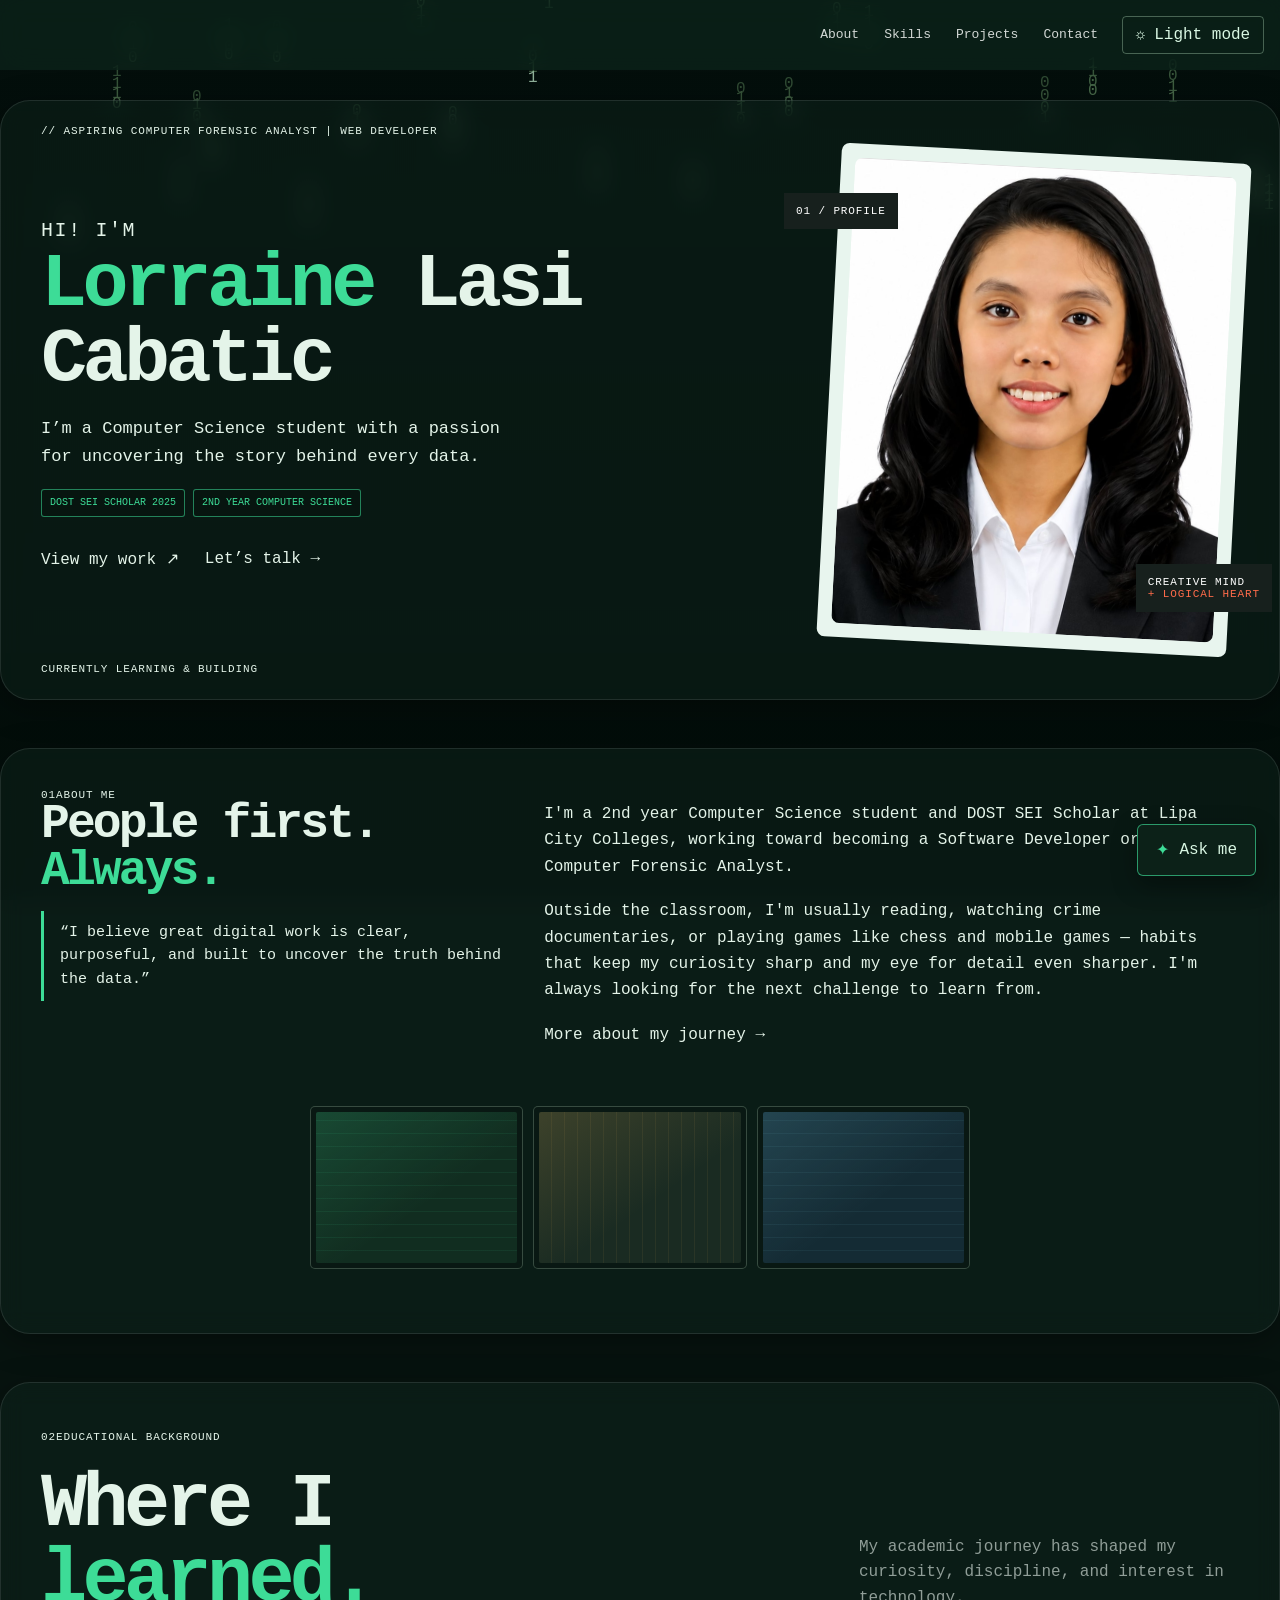
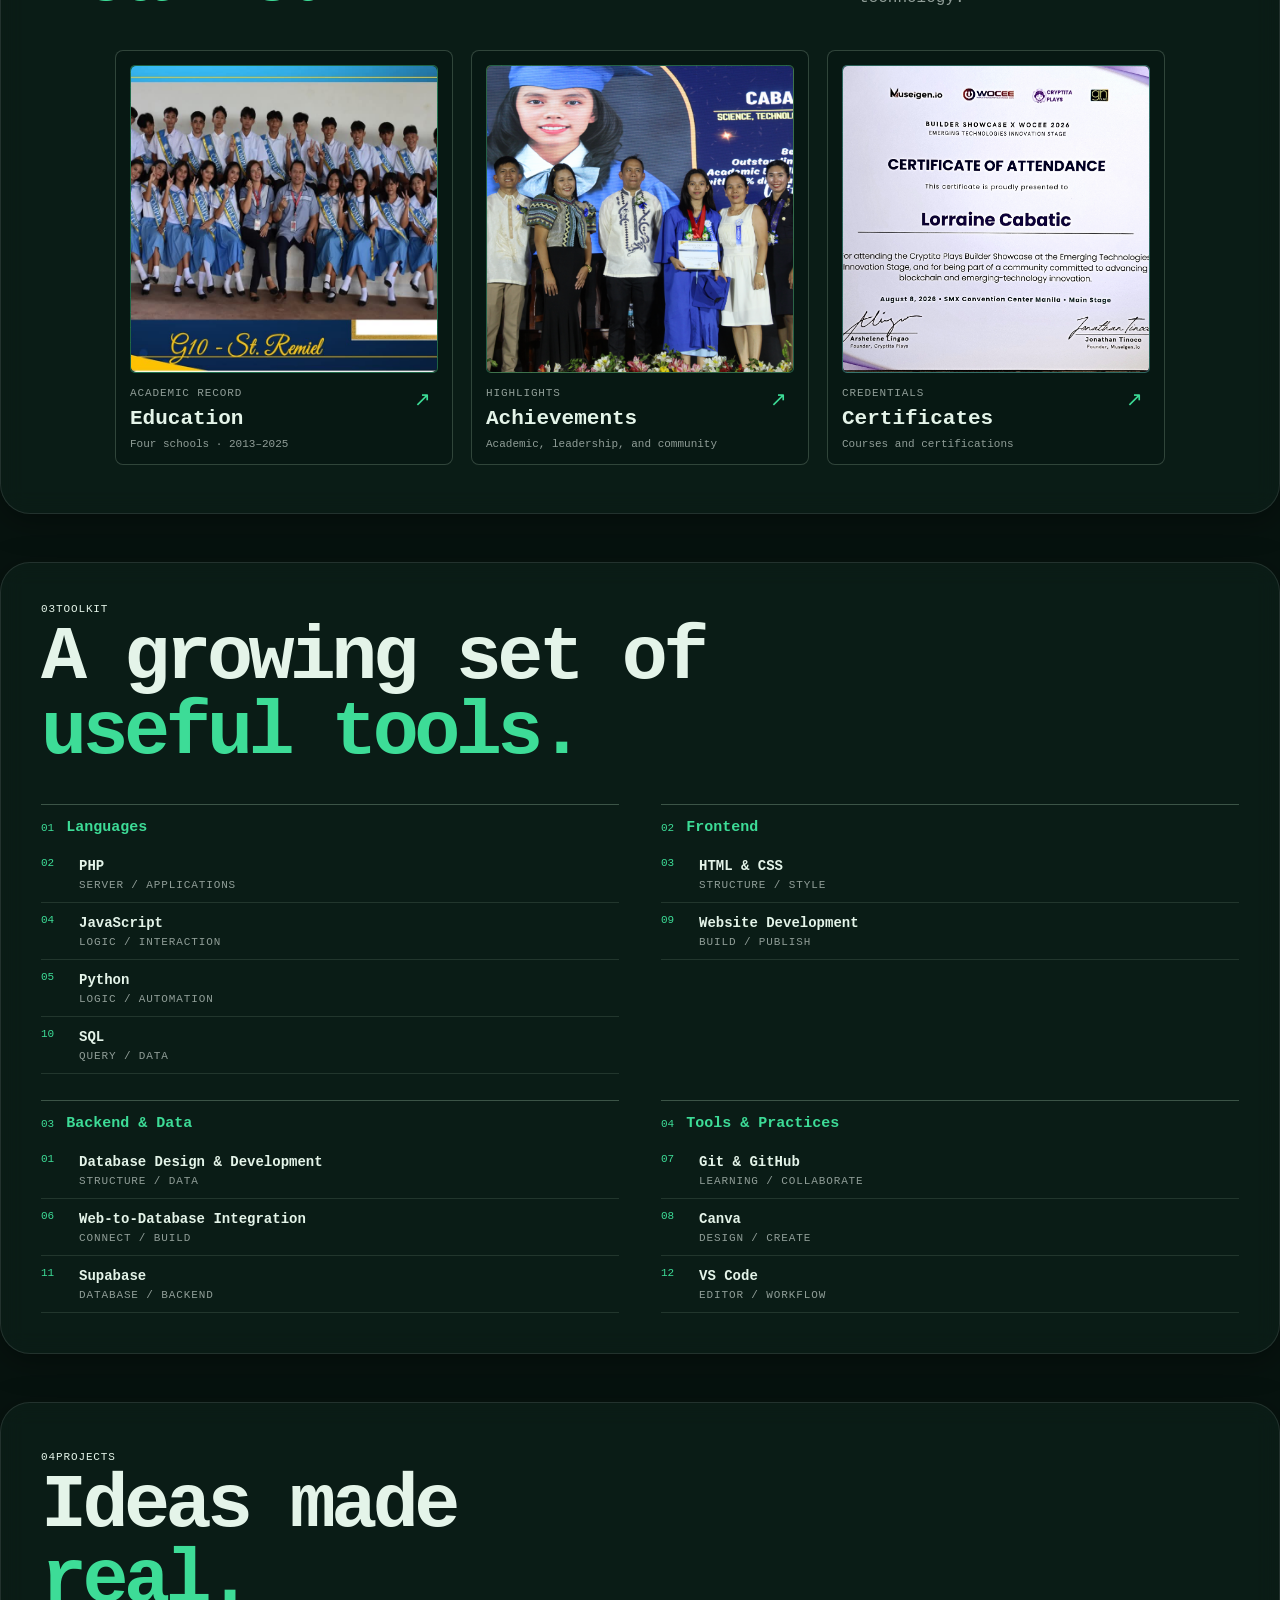
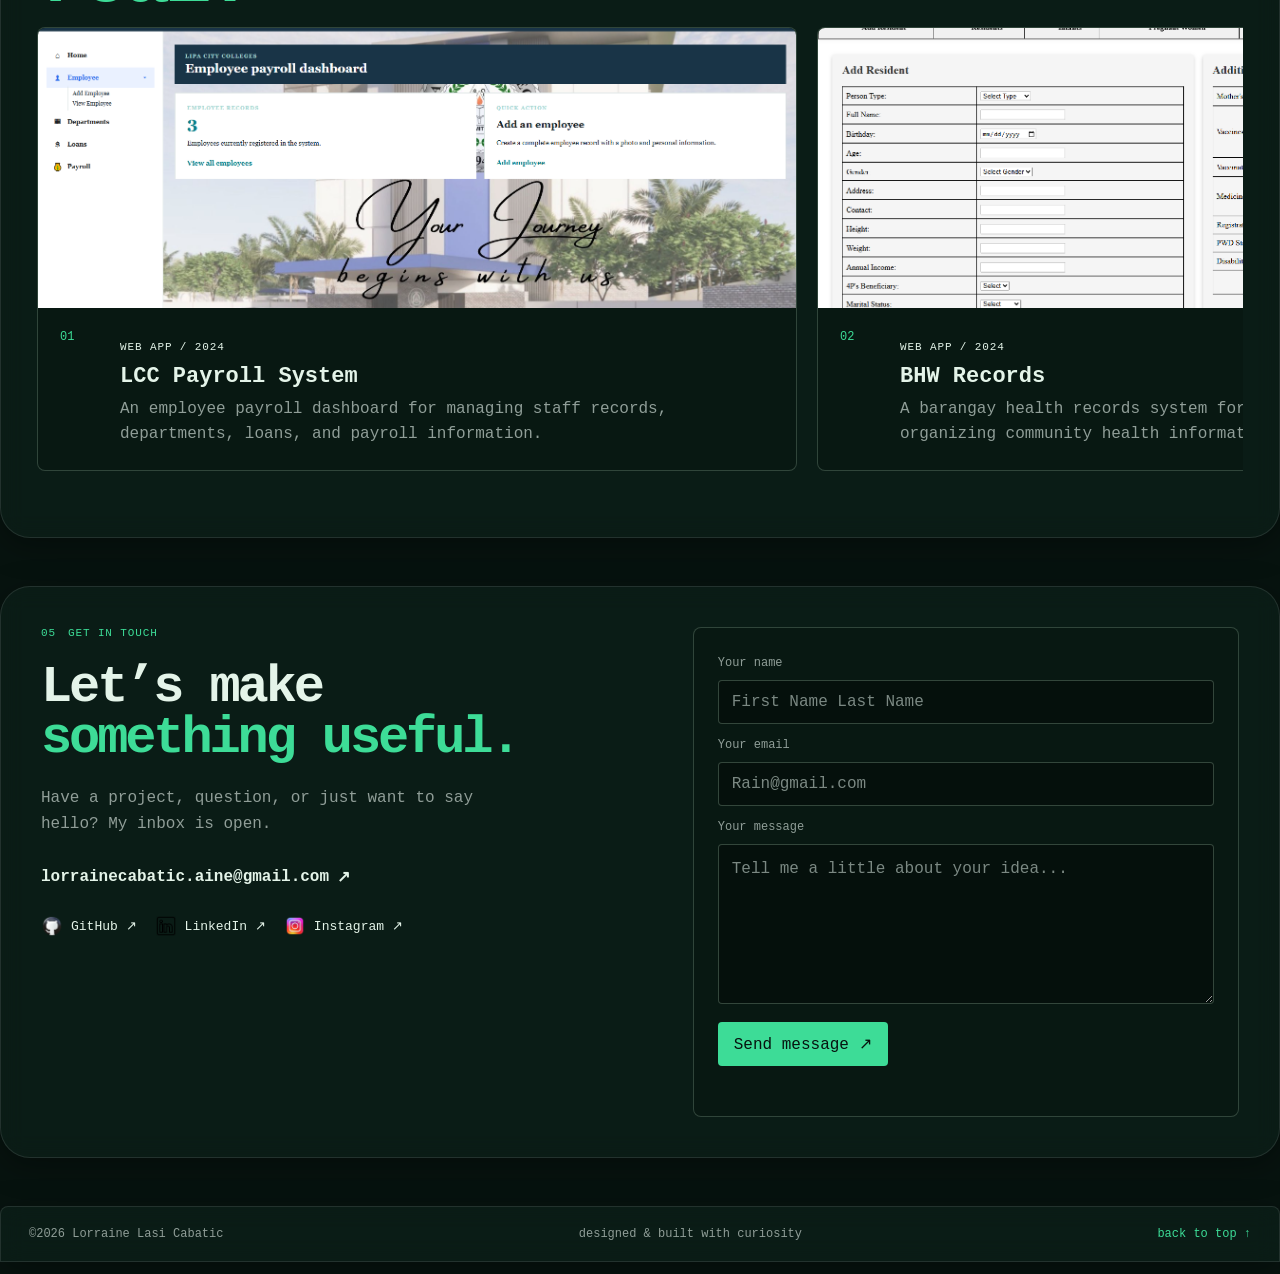
==== commit b6085551: "Add files via upload" ====
--- a/index.html
+++ b/index.html
@@ -19,16 +19,19 @@
     <canvas class="binary-background" aria-hidden="true"></canvas>
     <header class="site-header">
     <nav>
+        <button class="nav-menu-toggle" type="button" aria-label="Open navigation menu" aria-expanded="false" aria-controls="primary-navigation" title="Open navigation">
+            <span class="nav-menu-icon" aria-hidden="true"><span></span><span></span><span></span></span>
+        </button>
         <div class="nav-links">
             <a href="#about">About</a>
             <a href="#skills">Skills</a>
             <a href="#projects">Projects</a>
             <a href="#contact">Contact</a>
-            <button class="theme-toggle" type="button" aria-label="Switch to light mode" aria-pressed="false" title="Toggle light and dark mode">
-                <span class="theme-icon" aria-hidden="true">☼</span>
-                <span class="theme-label">Light mode</span>
-            </button>
         </div>
+        <button class="theme-toggle" type="button" aria-label="Switch to light mode" aria-pressed="false" title="Toggle light and dark mode">
+            <span class="theme-icon" aria-hidden="true">☼</span>
+            <span class="theme-label">Light mode</span>
+        </button>
     </nav>
     </header>
 
@@ -83,17 +86,17 @@
             <div class="education-heading"><h2>Where I<br><em>learned.</em></h2><p>My academic journey has shaped my curiosity, discipline, and interest in technology.</p></div>
             <div class="education-cards">
                 <button class="education-card" type="button" data-open-dialog="education-dialog" aria-haspopup="dialog">
-                    <span class="education-photo-slot" role="img" aria-label="Education photo placeholder"></span>
+                    <span class="education-photo-slot"><img class="education-card-image" src="Edu2.jpeg" alt="Lorraine receiving recognition at her school moving-up ceremony"></span>
                     <span class="education-card-copy"><span class="education-card-kicker">Academic record</span><strong>Education</strong><span>Four schools · 2013–2025</span></span>
                     <span class="education-card-arrow" aria-hidden="true">↗</span>
                 </button>
                 <button class="education-card" type="button" data-open-dialog="achievements-dialog" aria-haspopup="dialog">
-                    <span class="education-photo-slot achievement-photo-slot" role="img" aria-label="Achievement photo placeholder"></span>
+                    <span class="education-photo-slot achievement-photo-slot"><img class="education-card-image" src="Ach1.JPG" alt="Lorraine celebrating with classmates at graduation"></span>
                     <span class="education-card-copy"><span class="education-card-kicker">Highlights</span><strong>Achievements</strong><span>Academic, leadership, and community</span></span>
                     <span class="education-card-arrow" aria-hidden="true">↗</span>
                 </button>
                 <button class="education-card" type="button" data-open-dialog="certificates-dialog" aria-haspopup="dialog">
-                    <span class="education-photo-slot certificate-photo-slot" role="img" aria-label="Certificate photo placeholder"></span>
+                    <span class="education-photo-slot certificate-photo-slot"><img class="education-card-image" src="Cert 2.jpg" alt="Lorraine and classmates displaying event certificates"></span>
                     <span class="education-card-copy"><span class="education-card-kicker">Credentials</span><strong>Certificates</strong><span>Courses and certifications</span></span>
                     <span class="education-card-arrow" aria-hidden="true">↗</span>
                 </button>
@@ -109,16 +112,14 @@
                         <div class="education-dialog-media">
                             <div class="education-gallery" data-gallery role="region" aria-label="Education photos">
                                 <div class="education-gallery-track" tabindex="0" aria-label="Swipe or scroll through education photos">
-                                    <div class="education-gallery-slide" role="img" aria-label="Education photo 1 placeholder"></div>
-                                    <div class="education-gallery-slide" role="img" aria-label="Education photo 2 placeholder"></div>
-                                    <div class="education-gallery-slide" role="img" aria-label="Education photo 3 placeholder"></div>
+                                    <div class="education-gallery-slide"><img class="education-gallery-image" src="Edu1.jpeg" alt="Students gathered for a school celebration"></div>
+                                    <div class="education-gallery-slide"><img class="education-gallery-image" src="Edu2.jpeg" alt="Students at an eighth-grade moving-up ceremony"></div>
                                 </div>
                                 <div class="education-gallery-controls">
                                     <button class="education-gallery-arrow" type="button" data-gallery-previous aria-label="Previous education photo" title="Previous photo">←</button>
                                     <div class="education-gallery-dots" role="group" aria-label="Education photo pages">
                                         <button class="education-gallery-dot" type="button" data-gallery-page="0" aria-label="Show education photo 1" aria-current="true"></button>
                                         <button class="education-gallery-dot" type="button" data-gallery-page="1" aria-label="Show education photo 2"></button>
-                                        <button class="education-gallery-dot" type="button" data-gallery-page="2" aria-label="Show education photo 3"></button>
                                     </div>
                                     <button class="education-gallery-arrow" type="button" data-gallery-next aria-label="Next education photo" title="Next photo">→</button>
                                 </div>
@@ -145,9 +146,10 @@
                         <div class="education-dialog-media">
                             <div class="education-gallery" data-gallery role="region" aria-label="Achievement photos">
                                 <div class="education-gallery-track" tabindex="0" aria-label="Swipe or scroll through achievement photos">
-                                    <div class="education-gallery-slide" role="img" aria-label="Achievement photo 1 placeholder"></div>
-                                    <div class="education-gallery-slide" role="img" aria-label="Achievement photo 2 placeholder"></div>
-                                    <div class="education-gallery-slide" role="img" aria-label="Achievement photo 3 placeholder"></div>
+                                    <div class="education-gallery-slide"><img class="education-gallery-image" src="Ach1.JPG" alt="Lorraine with classmates at a graduation celebration"></div>
+                                    <div class="education-gallery-slide"><img class="education-gallery-image" src="Ach2.jpeg" alt="Students recognized at a school awards ceremony"></div>
+                                    <div class="education-gallery-slide"><img class="education-gallery-image" src="Ach3.jpg" alt="Students celebrating an academic achievement"></div>
+                                    <div class="education-gallery-slide"><img class="education-gallery-image" src="Ach4.jpg" alt="Lorraine and classmates at the WOCEE technology expo"></div>
                                 </div>
                                 <div class="education-gallery-controls">
                                     <button class="education-gallery-arrow" type="button" data-gallery-previous aria-label="Previous achievement photo" title="Previous photo">←</button>
@@ -155,6 +157,7 @@
                                         <button class="education-gallery-dot" type="button" data-gallery-page="0" aria-label="Show achievement photo 1" aria-current="true"></button>
                                         <button class="education-gallery-dot" type="button" data-gallery-page="1" aria-label="Show achievement photo 2"></button>
                                         <button class="education-gallery-dot" type="button" data-gallery-page="2" aria-label="Show achievement photo 3"></button>
+                                        <button class="education-gallery-dot" type="button" data-gallery-page="3" aria-label="Show achievement photo 4"></button>
                                     </div>
                                     <button class="education-gallery-arrow" type="button" data-gallery-next aria-label="Next achievement photo" title="Next photo">→</button>
                                 </div>
@@ -183,16 +186,14 @@
                     <div class="education-dialog-media certificate-dialog-media">
                         <div class="education-gallery" data-gallery role="region" aria-label="Certificate photos">
                             <div class="education-gallery-track" tabindex="0" aria-label="Swipe or scroll through certificate photos">
-                                <div class="education-gallery-slide certificate-gallery-slide" role="img" aria-label="Certificate photo 1 placeholder"></div>
-                                <div class="education-gallery-slide certificate-gallery-slide" role="img" aria-label="Certificate photo 2 placeholder"></div>
-                                <div class="education-gallery-slide certificate-gallery-slide" role="img" aria-label="Certificate photo 3 placeholder"></div>
+                                <div class="education-gallery-slide certificate-gallery-slide"><img class="education-gallery-image" src="Cert 1.jpg" alt="WOCEE 2026 certificate of attendance awarded to Lorraine Cabatic"></div>
+                                <div class="education-gallery-slide certificate-gallery-slide"><img class="education-gallery-image" src="Cert 2.jpg" alt="WOCEE 2026 certificate of attendance"></div>
                             </div>
                             <div class="education-gallery-controls">
                                 <button class="education-gallery-arrow" type="button" data-gallery-previous aria-label="Previous certificate photo" title="Previous photo">←</button>
                                 <div class="education-gallery-dots" role="group" aria-label="Certificate photo pages">
                                     <button class="education-gallery-dot" type="button" data-gallery-page="0" aria-label="Show certificate photo 1" aria-current="true"></button>
                                     <button class="education-gallery-dot" type="button" data-gallery-page="1" aria-label="Show certificate photo 2"></button>
-                                    <button class="education-gallery-dot" type="button" data-gallery-page="2" aria-label="Show certificate photo 3"></button>
                                 </div>
                                 <button class="education-gallery-arrow" type="button" data-gallery-next aria-label="Next certificate photo" title="Next photo">→</button>
                             </div>
--- a/style.css
+++ b/style.css
@@ -161,9 +161,46 @@
 
 nav {
 	display: flex;
+  align-items: center;
 	justify-content: flex-end;
+  gap: 24px;
 	padding: 1rem;
 }
+
+.nav-menu-toggle {
+  display: none;
+  width: 44px;
+  height: 44px;
+  place-items: center;
+  border: 1px solid rgb(190 231 199 / 35%);
+  border-radius: 4px;
+  background: transparent;
+  color: inherit;
+  cursor: pointer;
+}
+
+.nav-menu-icon,
+.nav-menu-icon span {
+  display: block;
+  width: 19px;
+}
+
+.nav-menu-icon {
+  display: grid;
+  gap: 5px;
+}
+
+.nav-menu-icon span {
+  height: 2px;
+  border-radius: 2px;
+  background: currentColor;
+}
+
+.nav-menu-toggle:focus-visible {
+  outline: 2px solid var(--orange);
+  outline-offset: 2px;
+}
+
 .nav-links {
   display: flex;
   align-items: center;
@@ -807,10 +844,19 @@
   grid-column: 1 / -1;
   width: 100%;
   aspect-ratio: 1;
+  overflow: hidden;
   border: 1px solid rgb(61 220 151 / 30%);
   border-radius: 5px;
   background-color: #112d20;
   background-image: linear-gradient(145deg, rgb(61 220 151 / 16%), transparent 58%), repeating-linear-gradient(0deg, transparent 0 14px, rgb(61 220 151 / 8%) 14px 15px);
+}
+
+.education-card-image {
+	display: block;
+	width: 100%;
+	height: 100%;
+	border-radius: inherit;
+	object-fit: cover;
 }
 
 .achievement-photo-slot {
@@ -937,6 +983,14 @@
   background-color: #112d20;
   background-image: linear-gradient(145deg, rgb(61 220 151 / 16%), transparent 58%), repeating-linear-gradient(0deg, transparent 0 18px, rgb(61 220 151 / 8%) 18px 19px);
   scroll-snap-align: start;
+}
+
+.education-gallery-image {
+  display: block;
+  width: 100%;
+  height: 100%;
+  border-radius: inherit;
+  object-fit: contain;
 }
 
 .education-gallery-slide:nth-child(2) {
@@ -1465,14 +1519,57 @@
   }
 
   nav {
+    justify-content: space-between;
+    gap: 12px;
     padding: 12px;
   }
 
+  .nav-menu-toggle {
+    display: grid;
+  }
+
   .nav-links {
+    position: absolute;
+    top: 100%;
+    right: 0;
+    left: 0;
+    display: none;
+    flex-direction: column;
+    align-items: stretch;
+    gap: 0;
     width: 100%;
-    flex-wrap: wrap;
-    justify-content: center;
-    gap: 10px 16px;
+    padding: 8px 12px;
+    border: 1px solid rgb(190 231 199 / 22%);
+    border-radius: 4px;
+    background: rgb(7 19 15 / 97%);
+    box-shadow: 0 12px 28px rgb(0 0 0 / 32%);
+  }
+
+  .nav-links.is-open {
+    display: flex;
+  }
+
+  .nav-links a {
+    padding: 12px 4px;
+    border-bottom: 1px solid rgb(190 231 199 / 12%);
+  }
+
+  .nav-links a:last-child {
+    border-bottom: 0;
+  }
+
+  body[data-theme="light"] .nav-links {
+    border-color: #b4cbbb;
+    background: rgb(241 247 243 / 98%);
+    box-shadow: 0 12px 28px rgb(7 19 15 / 15%);
+  }
+
+  body[data-theme="light"] .nav-links a {
+    border-color: #d1e0d6;
+  }
+
+  .theme-toggle {
+    margin-left: auto;
   }
 
   .container {
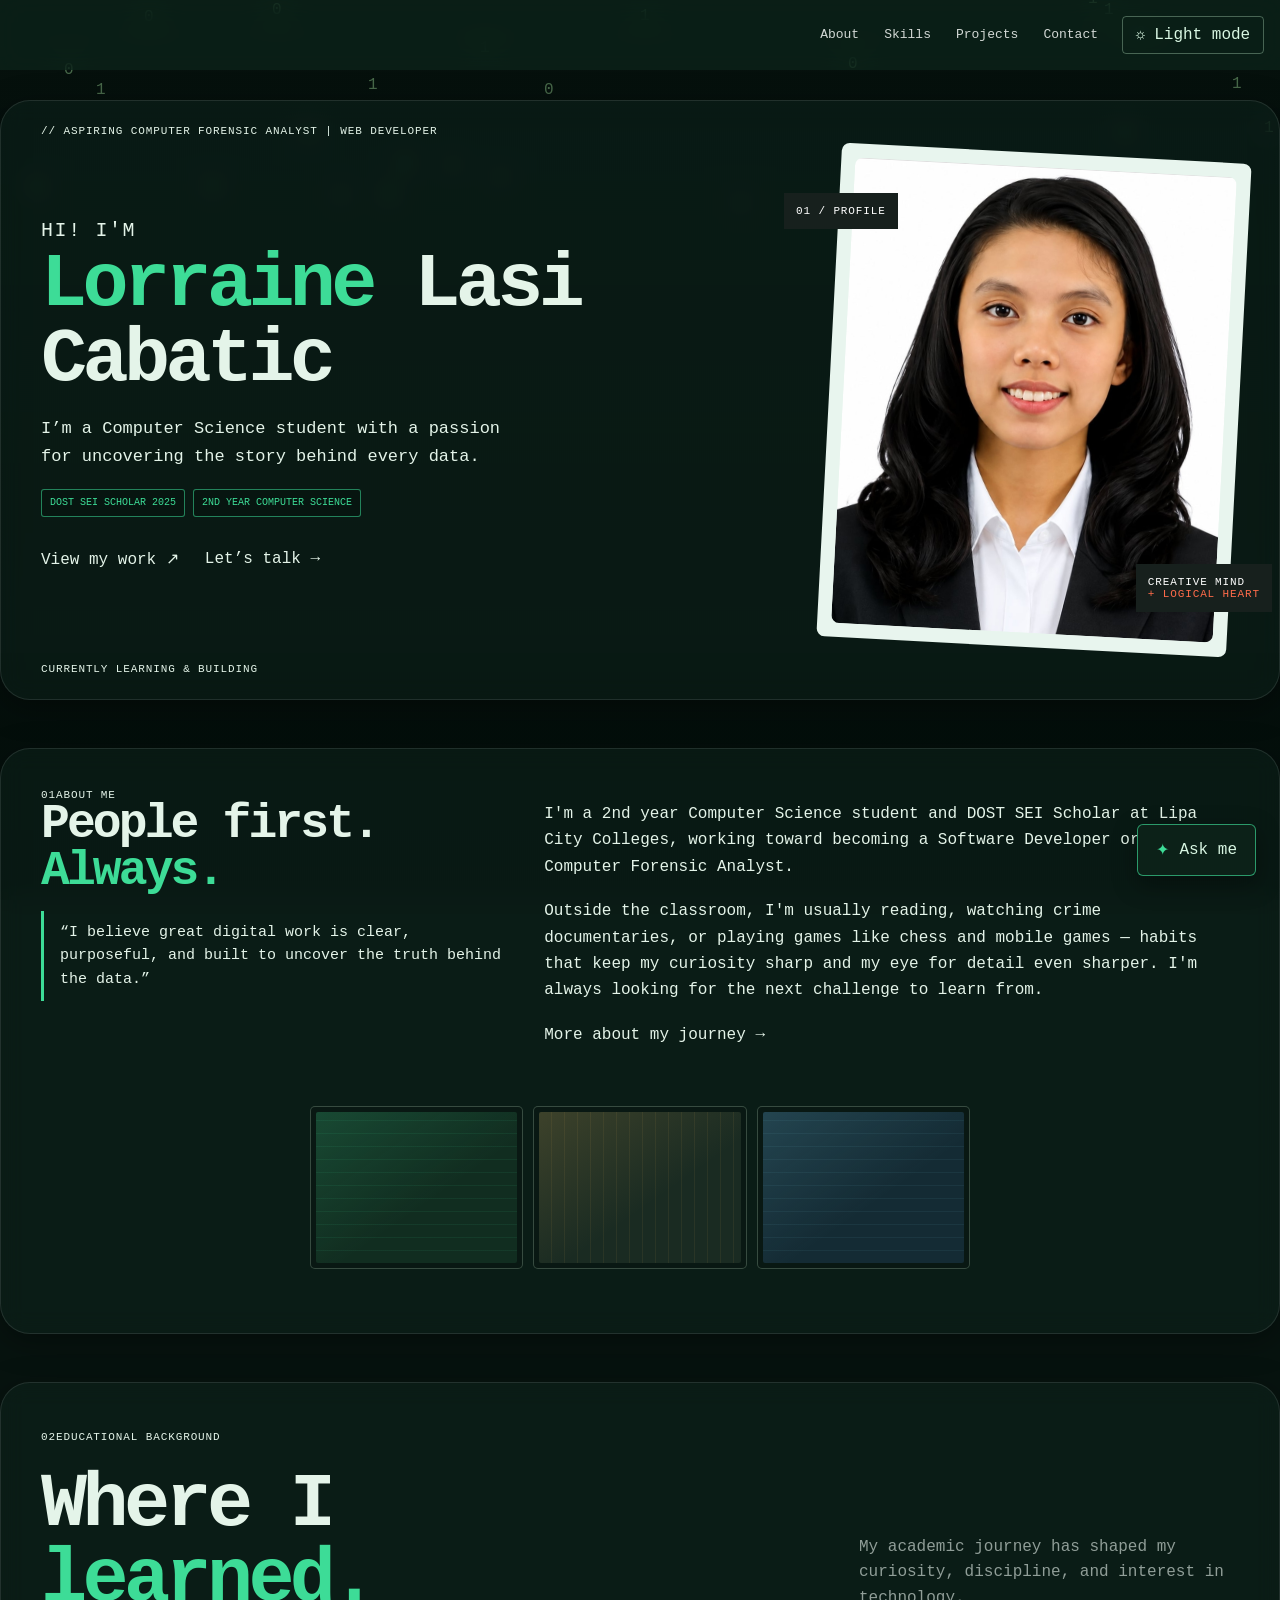
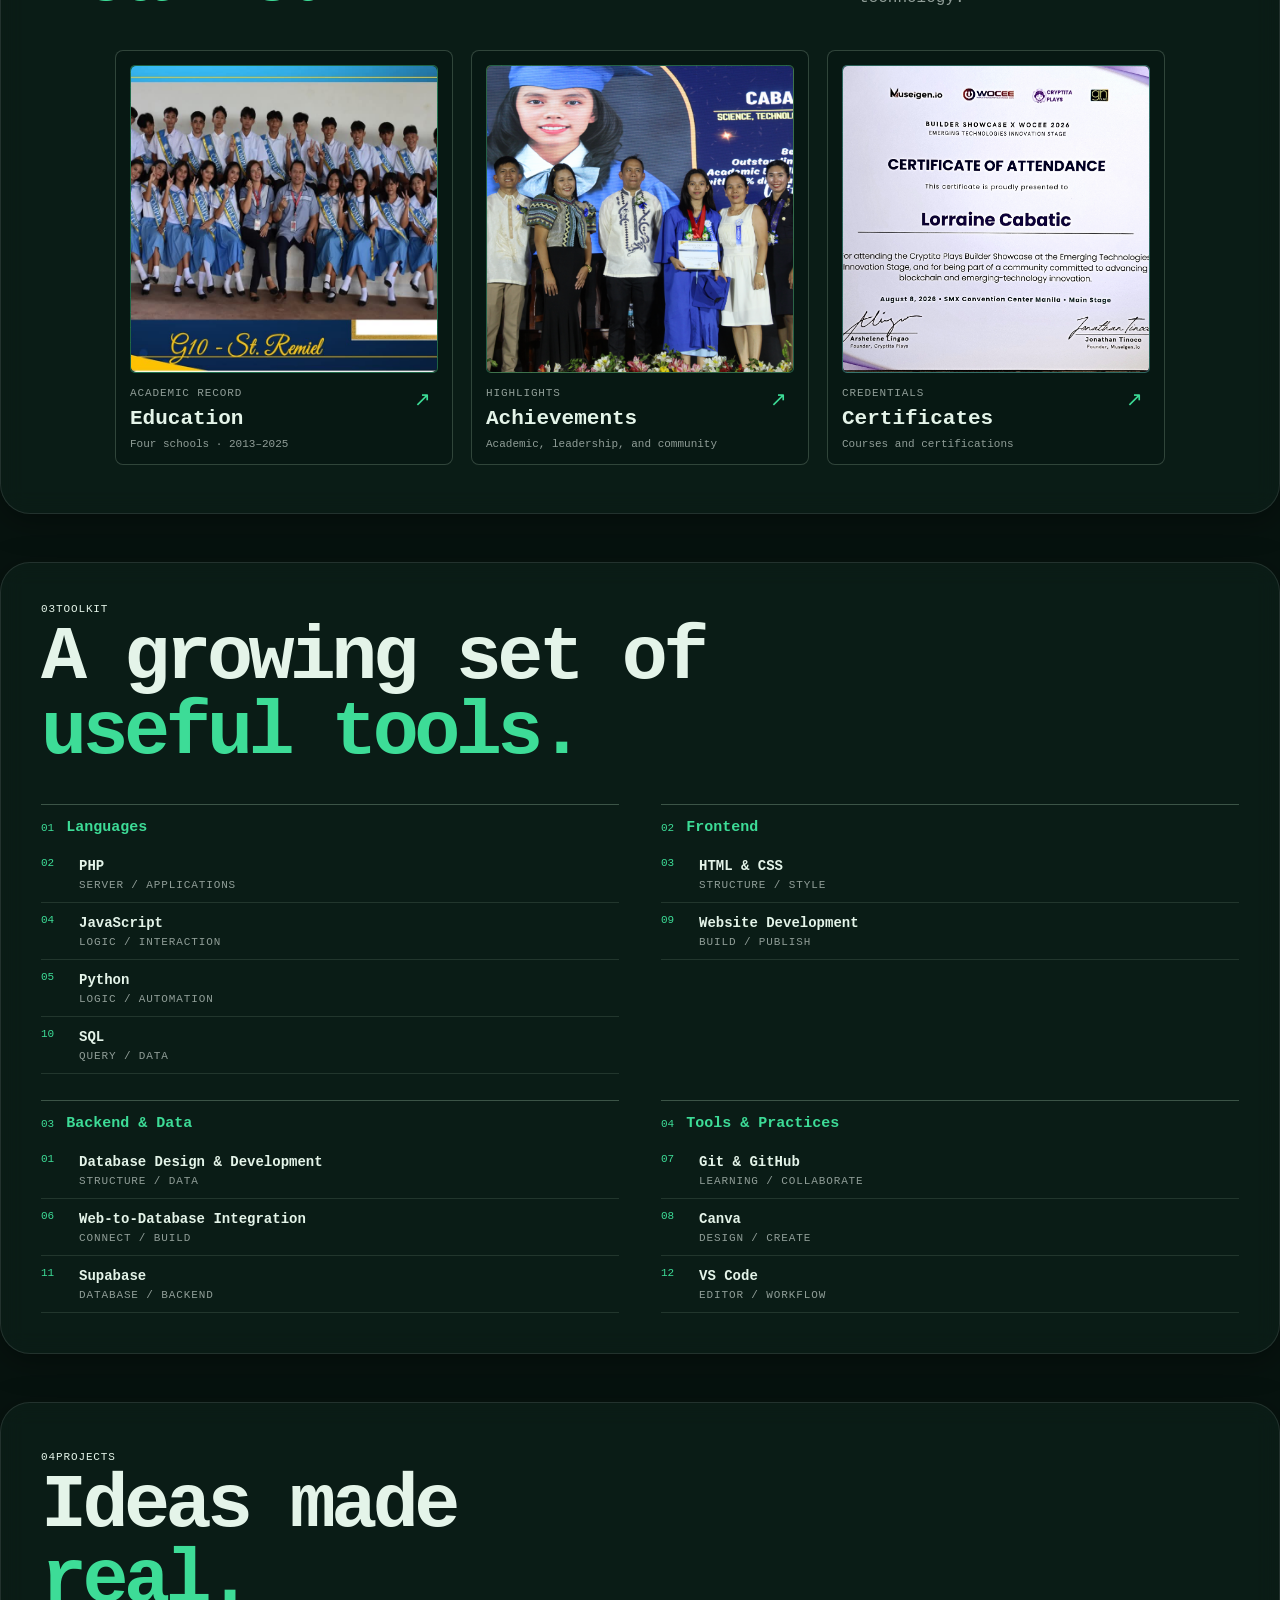
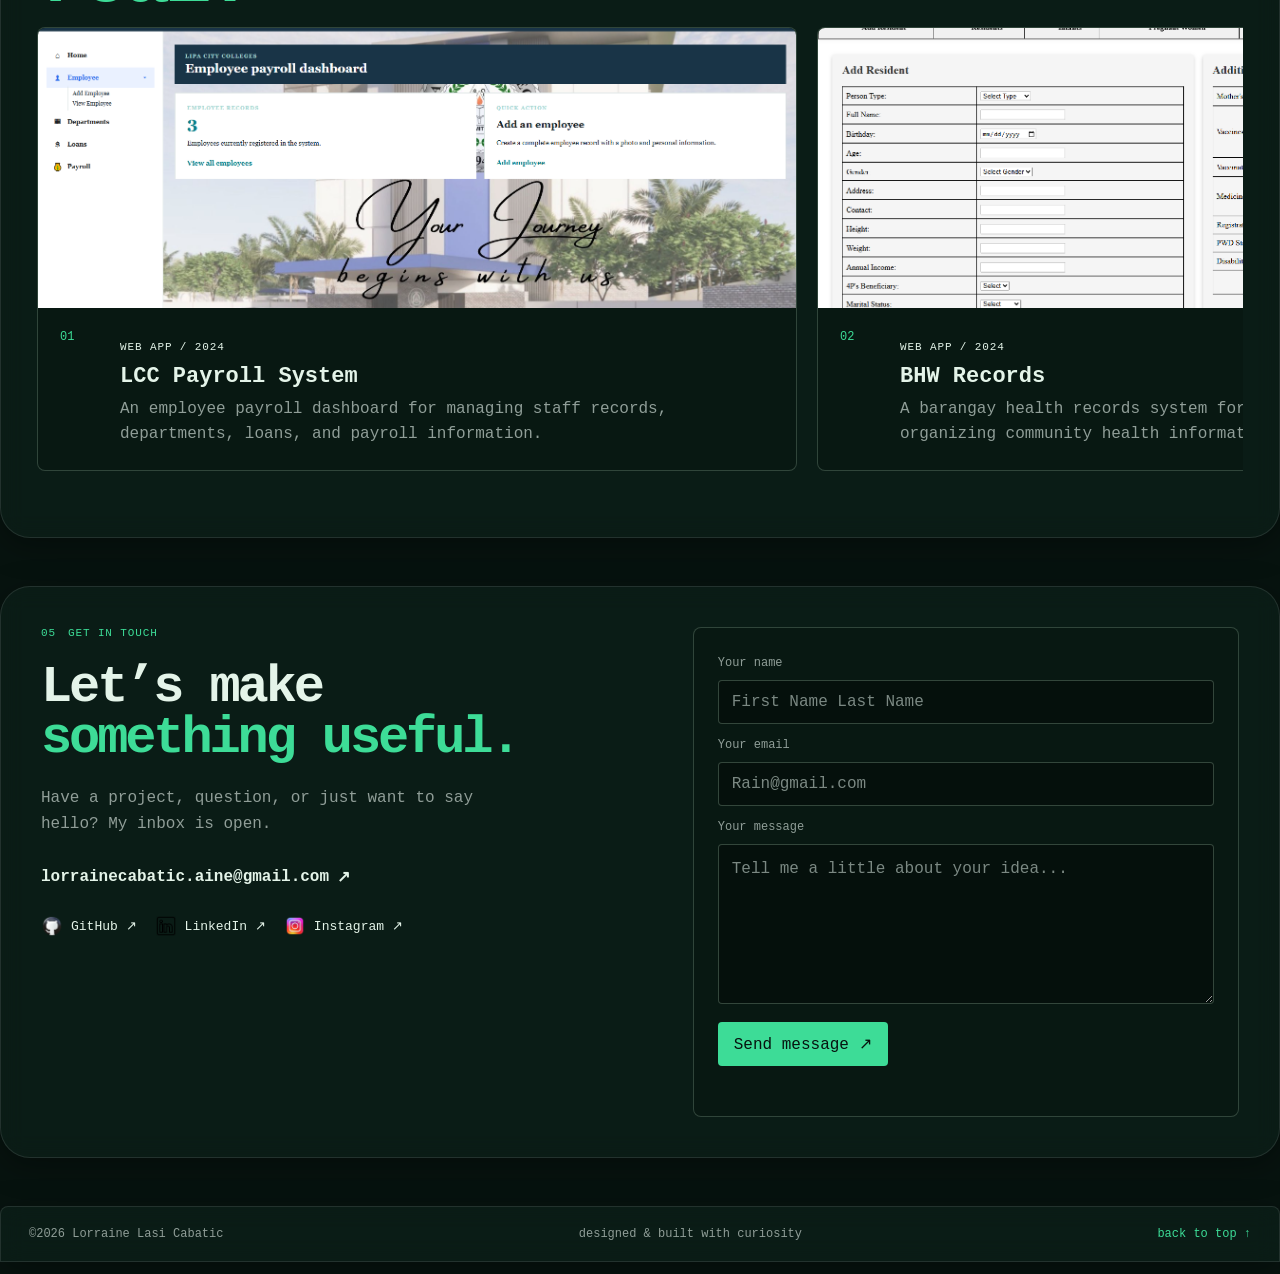
==== commit 8c2e459f: "Update index.html" ====
--- a/index.html
+++ b/index.html
@@ -148,8 +148,8 @@
                                 <div class="education-gallery-track" tabindex="0" aria-label="Swipe or scroll through achievement photos">
                                     <div class="education-gallery-slide"><img class="education-gallery-image" src="Ach1.JPG" alt="Lorraine with classmates at a graduation celebration"></div>
                                     <div class="education-gallery-slide"><img class="education-gallery-image" src="Ach2.jpeg" alt="Students recognized at a school awards ceremony"></div>
-                                    <div class="education-gallery-slide"><img class="education-gallery-image" src="Ach3.jpg" alt="Students celebrating an academic achievement"></div>
-                                    <div class="education-gallery-slide"><img class="education-gallery-image" src="Ach4.jpg" alt="Lorraine and classmates at the WOCEE technology expo"></div>
+                                    <div class="education-gallery-slide"><img class="education-gallery-image" src="Edu3.jpg" alt="Students celebrating an academic achievement"></div>
+                                    <div class="education-gallery-slide"><img class="education-gallery-image" src="Ach3.jpg" alt="Lorraine and classmates at the WOCEE technology expo"></div>
                                 </div>
                                 <div class="education-gallery-controls">
                                     <button class="education-gallery-arrow" type="button" data-gallery-previous aria-label="Previous achievement photo" title="Previous photo">←</button>
@@ -347,4 +347,4 @@
     <a href="#home">back to top ↑</a>
 </footer>
 </body>
-</html>+</html>
